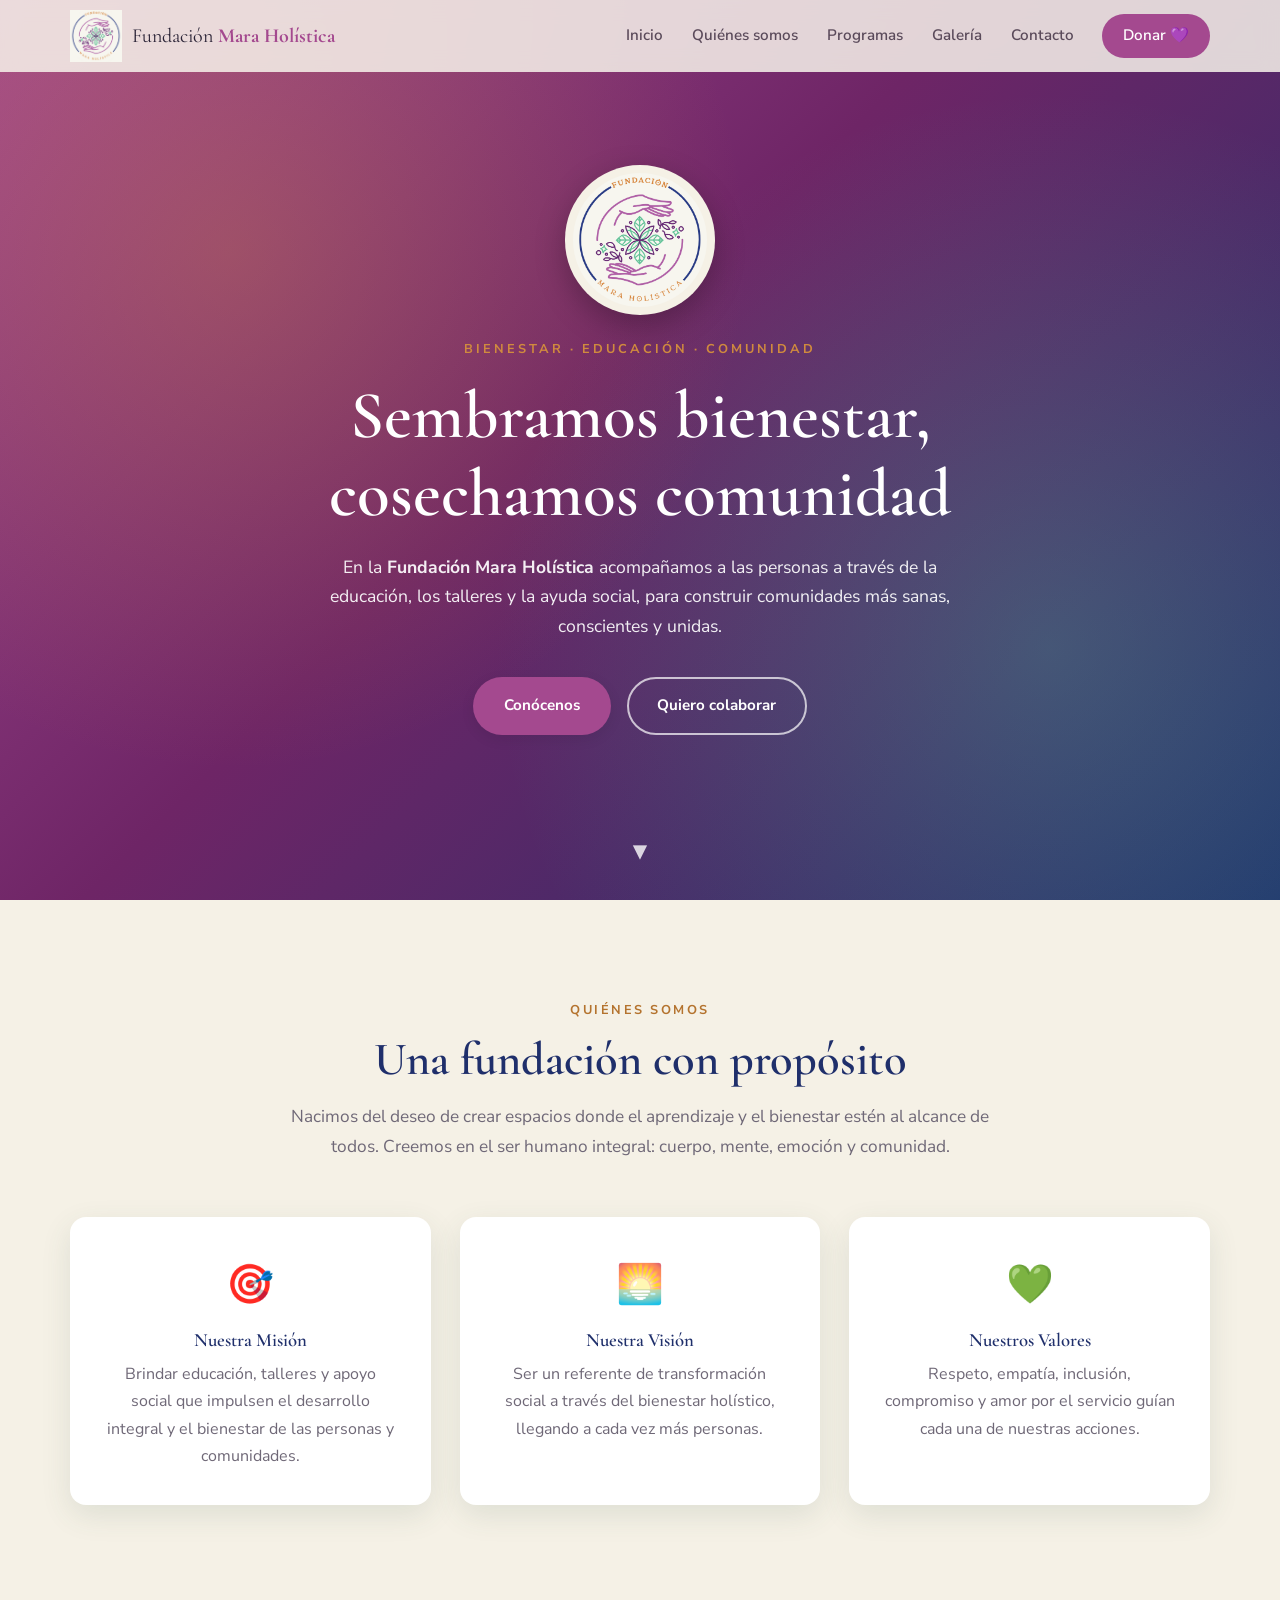
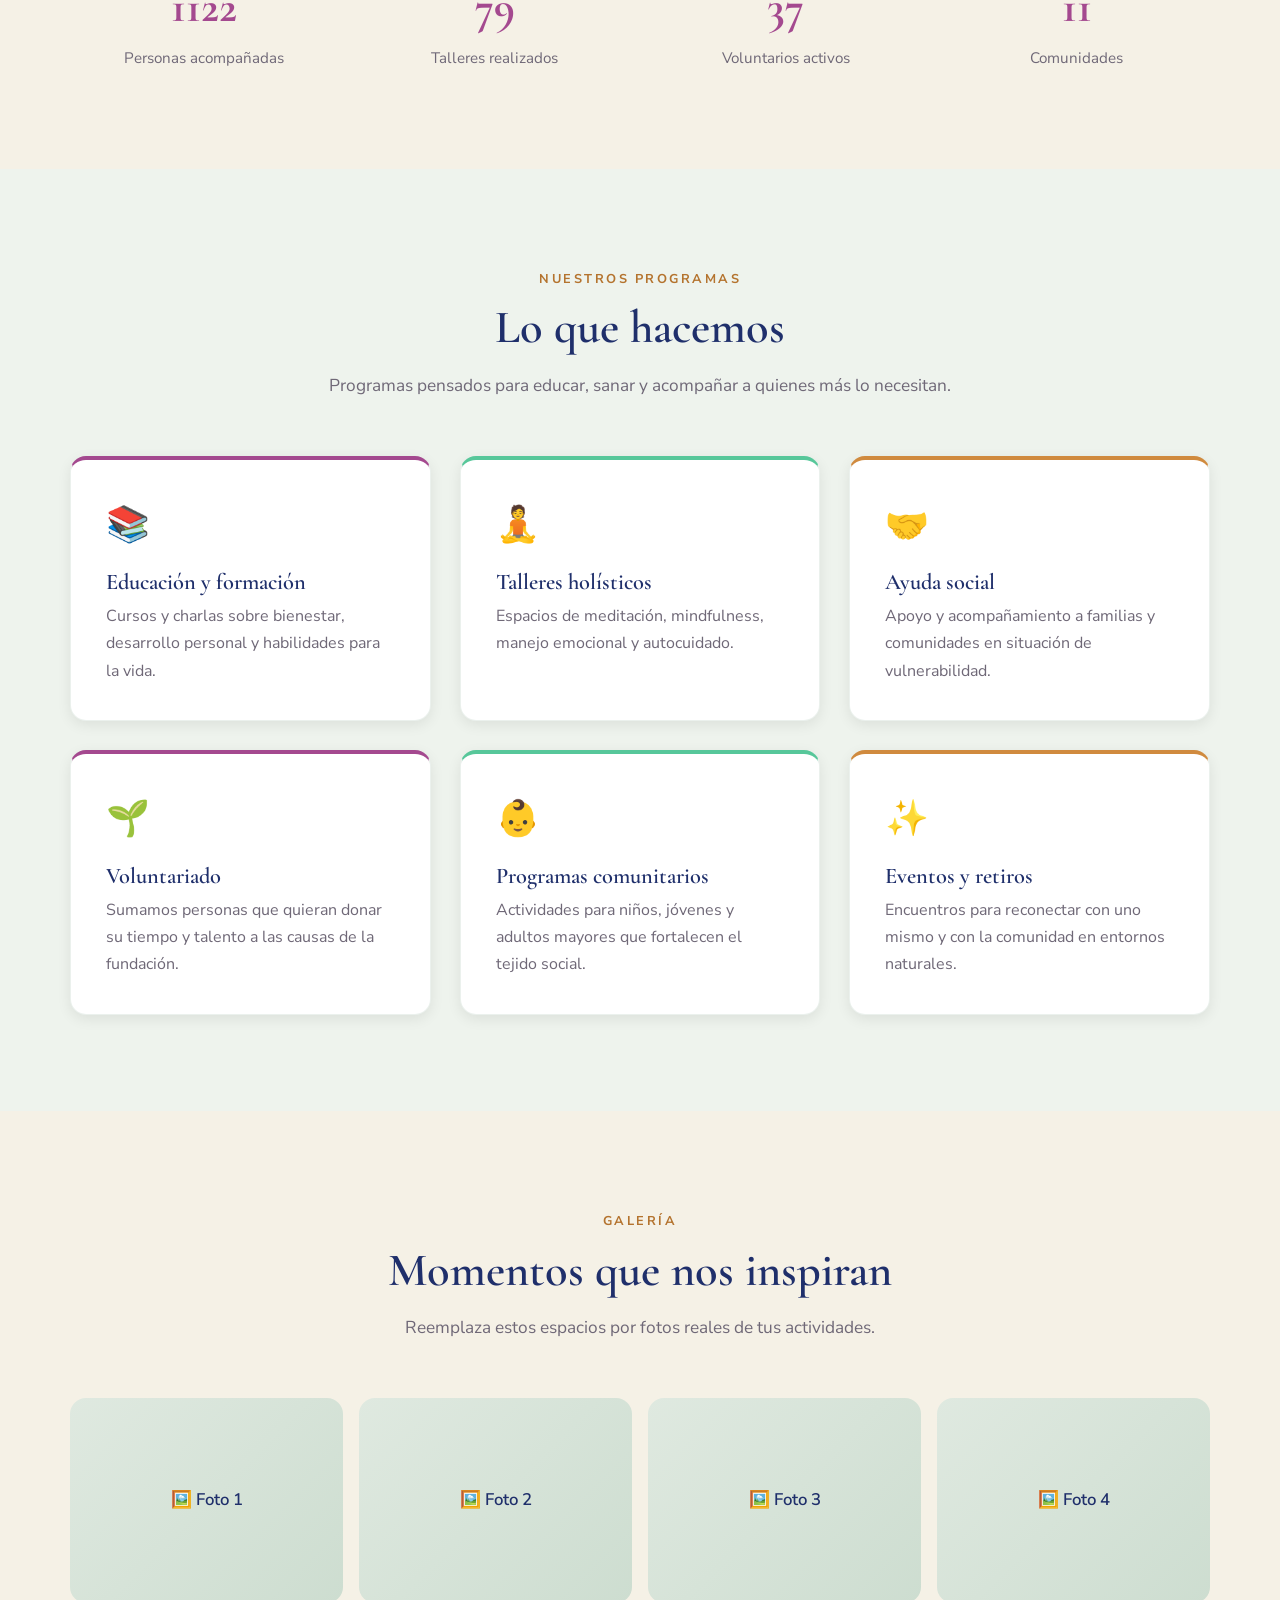
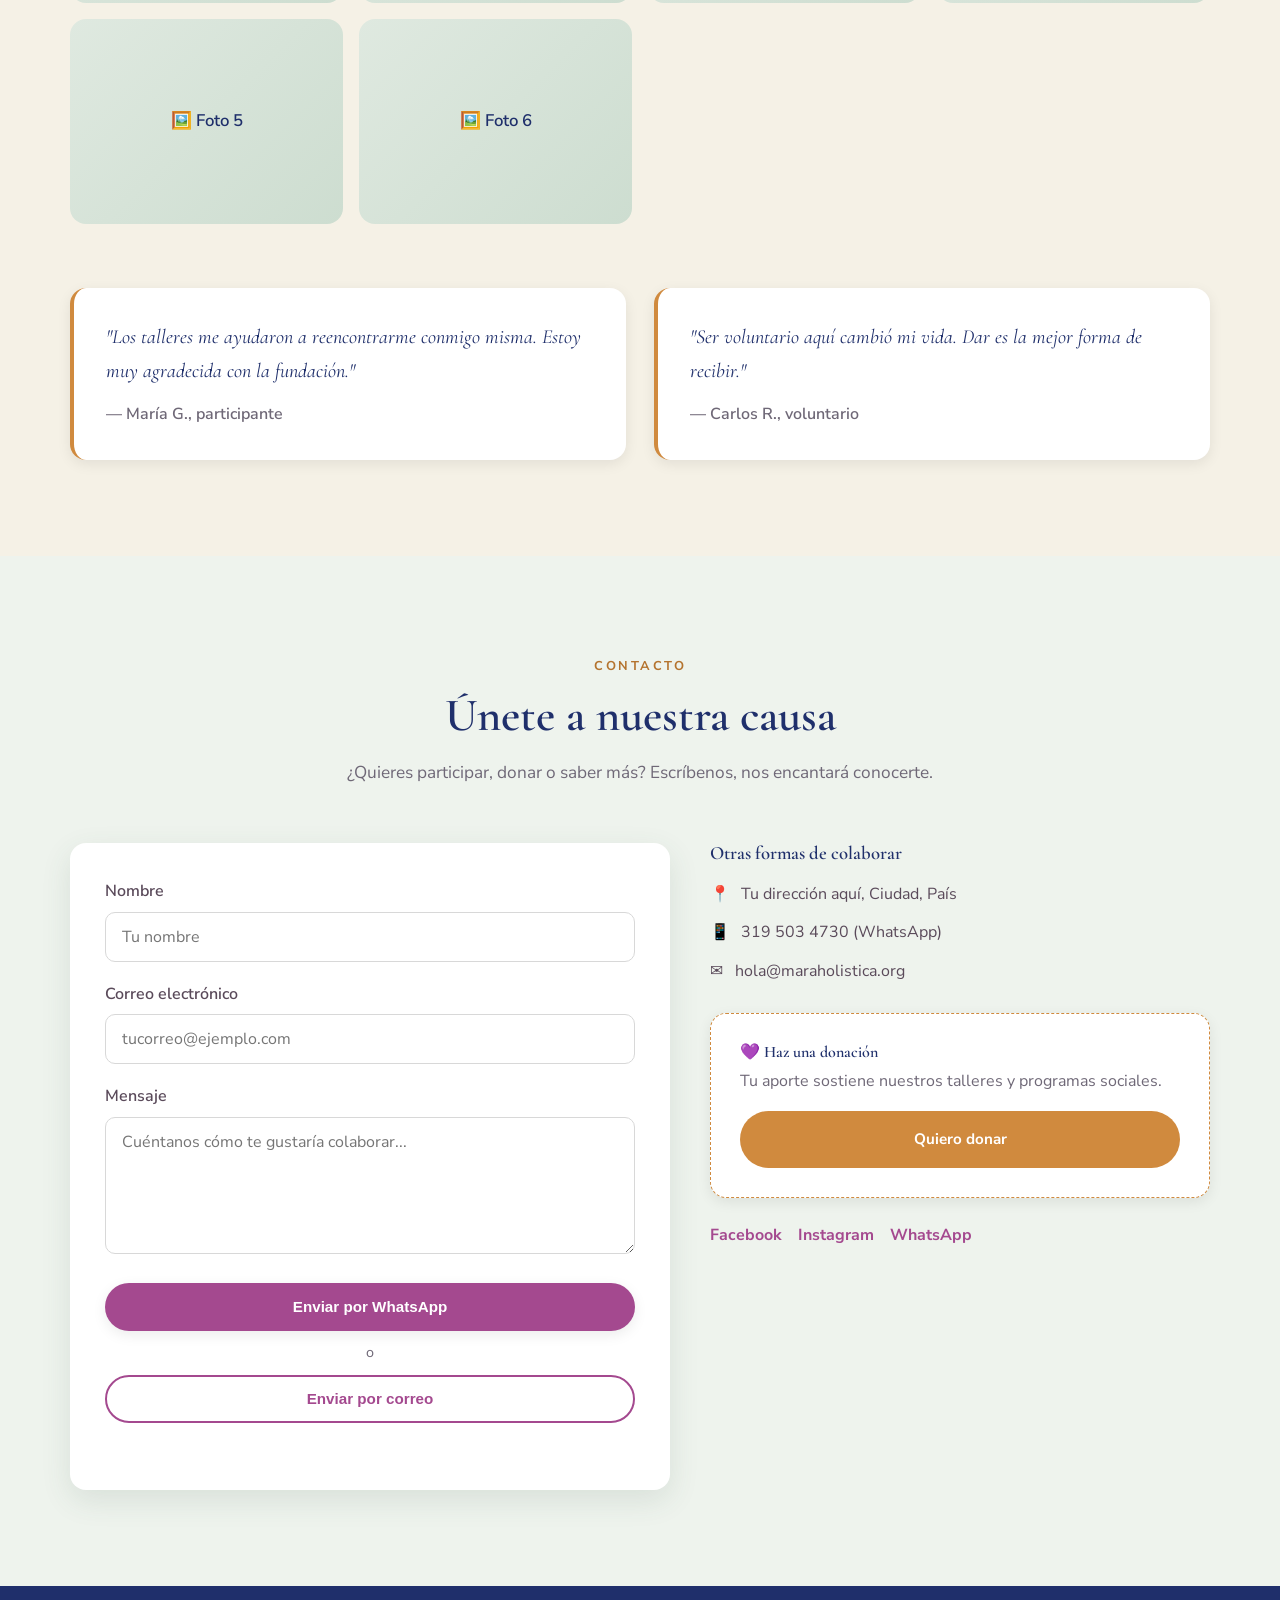
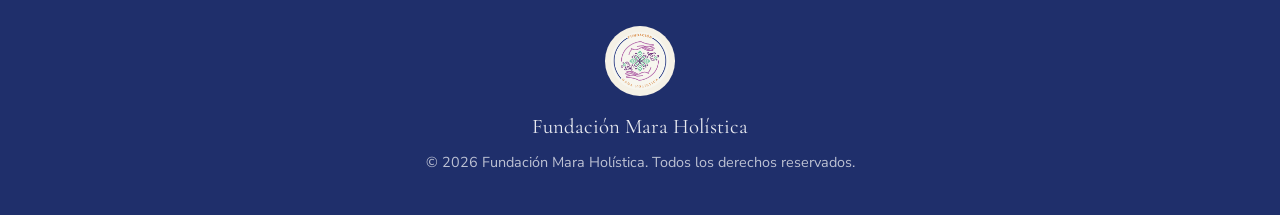
==== index.html @ dd0f95c6 "Versión inicial: sitio web de Fundación Mara Holística - Página principal (one-page) con secciones: " ====
<!DOCTYPE html>
<html lang="es">
<head>
  <meta charset="UTF-8" />
  <meta name="viewport" content="width=device-width, initial-scale=1.0" />
  <meta name="description" content="Fundación Mara Holística — educación, talleres y ayuda social para el bienestar integral de las personas y las comunidades." />
  <title>Fundación Mara Holística</title>
  <link rel="preconnect" href="https://fonts.googleapis.com" />
  <link rel="preconnect" href="https://fonts.gstatic.com" crossorigin />
  <link href="https://fonts.googleapis.com/css2?family=Cormorant+Garamond:wght@500;600;700&family=Nunito+Sans:wght@300;400;600;700&display=swap" rel="stylesheet" />
  <link rel="icon" type="image/png" href="logo.png" />
  <link rel="stylesheet" href="styles.css" />
</head>
<body>

  <!-- ===== NAVEGACIÓN ===== -->
  <header class="navbar" id="navbar">
    <div class="container nav-inner">
      <a href="#inicio" class="brand">
        <img src="logo.png" alt="Fundación Mara Holística" class="brand-logo" />
        <span class="brand-text">Fundación <strong>Mara Holística</strong></span>
      </a>

      <button class="nav-toggle" id="navToggle" aria-label="Abrir menú" aria-expanded="false">
        <span></span><span></span><span></span>
      </button>

      <nav class="nav-links" id="navLinks">
        <a href="#inicio">Inicio</a>
        <a href="#nosotros">Quiénes somos</a>
        <a href="#servicios">Programas</a>
        <a href="#galeria">Galería</a>
        <a href="#contacto">Contacto</a>
        <a href="donaciones.html" class="nav-cta">Donar 💜</a>
      </nav>
    </div>
  </header>

  <!-- ===== HERO / INICIO ===== -->
  <section class="hero" id="inicio">
    <div class="hero-overlay"></div>
    <div class="container hero-content">
      <img src="logo.png" alt="Fundación Mara Holística" class="hero-logo" />
      <p class="hero-eyebrow">Bienestar · Educación · Comunidad</p>
      <h1 class="hero-title">Sembramos bienestar,<br />cosechamos comunidad</h1>
      <p class="hero-subtitle">
        En la <strong>Fundación Mara Holística</strong> acompañamos a las personas a través de la
        educación, los talleres y la ayuda social, para construir comunidades más sanas, conscientes y unidas.
      </p>
      <div class="hero-actions">
        <a href="#nosotros" class="btn btn-primary">Conócenos</a>
        <a href="#contacto" class="btn btn-ghost">Quiero colaborar</a>
      </div>
    </div>
    <a href="#nosotros" class="scroll-cue" aria-label="Bajar">▾</a>
  </section>

  <!-- ===== QUIÉNES SOMOS ===== -->
  <section class="section" id="nosotros">
    <div class="container">
      <div class="section-head">
        <span class="kicker">Quiénes somos</span>
        <h2>Una fundación con propósito</h2>
        <p class="section-lead">
          Nacimos del deseo de crear espacios donde el aprendizaje y el bienestar estén al alcance de todos.
          Creemos en el ser humano integral: cuerpo, mente, emoción y comunidad.
        </p>
      </div>

      <div class="pillars">
        <article class="pillar">
          <div class="pillar-icon">🎯</div>
          <h3>Nuestra Misión</h3>
          <p>Brindar educación, talleres y apoyo social que impulsen el desarrollo integral y el bienestar de las personas y comunidades.</p>
        </article>
        <article class="pillar">
          <div class="pillar-icon">🌅</div>
          <h3>Nuestra Visión</h3>
          <p>Ser un referente de transformación social a través del bienestar holístico, llegando a cada vez más personas.</p>
        </article>
        <article class="pillar">
          <div class="pillar-icon">💚</div>
          <h3>Nuestros Valores</h3>
          <p>Respeto, empatía, inclusión, compromiso y amor por el servicio guían cada una de nuestras acciones.</p>
        </article>
      </div>

      <div class="stats">
        <div class="stat"><span class="stat-num" data-target="1200">0</span><span class="stat-label">Personas acompañadas</span></div>
        <div class="stat"><span class="stat-num" data-target="85">0</span><span class="stat-label">Talleres realizados</span></div>
        <div class="stat"><span class="stat-num" data-target="40">0</span><span class="stat-label">Voluntarios activos</span></div>
        <div class="stat"><span class="stat-num" data-target="12">0</span><span class="stat-label">Comunidades</span></div>
      </div>
    </div>
  </section>

  <!-- ===== PROGRAMAS / SERVICIOS ===== -->
  <section class="section section-alt" id="servicios">
    <div class="container">
      <div class="section-head">
        <span class="kicker">Nuestros programas</span>
        <h2>Lo que hacemos</h2>
        <p class="section-lead">Programas pensados para educar, sanar y acompañar a quienes más lo necesitan.</p>
      </div>

      <div class="cards">
        <article class="card">
          <div class="card-icon">📚</div>
          <h3>Educación y formación</h3>
          <p>Cursos y charlas sobre bienestar, desarrollo personal y habilidades para la vida.</p>
        </article>
        <article class="card">
          <div class="card-icon">🧘</div>
          <h3>Talleres holísticos</h3>
          <p>Espacios de meditación, mindfulness, manejo emocional y autocuidado.</p>
        </article>
        <article class="card">
          <div class="card-icon">🤝</div>
          <h3>Ayuda social</h3>
          <p>Apoyo y acompañamiento a familias y comunidades en situación de vulnerabilidad.</p>
        </article>
        <article class="card">
          <div class="card-icon">🌱</div>
          <h3>Voluntariado</h3>
          <p>Sumamos personas que quieran donar su tiempo y talento a las causas de la fundación.</p>
        </article>
        <article class="card">
          <div class="card-icon">👶</div>
          <h3>Programas comunitarios</h3>
          <p>Actividades para niños, jóvenes y adultos mayores que fortalecen el tejido social.</p>
        </article>
        <article class="card">
          <div class="card-icon">✨</div>
          <h3>Eventos y retiros</h3>
          <p>Encuentros para reconectar con uno mismo y con la comunidad en entornos naturales.</p>
        </article>
      </div>
    </div>
  </section>

  <!-- ===== GALERÍA / TESTIMONIOS ===== -->
  <section class="section" id="galeria">
    <div class="container">
      <div class="section-head">
        <span class="kicker">Galería</span>
        <h2>Momentos que nos inspiran</h2>
        <p class="section-lead">Reemplaza estos espacios por fotos reales de tus actividades.</p>
      </div>

      <div class="gallery">
        <div class="gallery-item">🖼️ Foto 1</div>
        <div class="gallery-item">🖼️ Foto 2</div>
        <div class="gallery-item">🖼️ Foto 3</div>
        <div class="gallery-item">🖼️ Foto 4</div>
        <div class="gallery-item">🖼️ Foto 5</div>
        <div class="gallery-item">🖼️ Foto 6</div>
      </div>

      <div class="testimonials">
        <figure class="testimonial">
          <blockquote>"Los talleres me ayudaron a reencontrarme conmigo misma. Estoy muy agradecida con la fundación."</blockquote>
          <figcaption>— María G., participante</figcaption>
        </figure>
        <figure class="testimonial">
          <blockquote>"Ser voluntario aquí cambió mi vida. Dar es la mejor forma de recibir."</blockquote>
          <figcaption>— Carlos R., voluntario</figcaption>
        </figure>
      </div>
    </div>
  </section>

  <!-- ===== CONTACTO / DONACIONES ===== -->
  <section class="section section-contact" id="contacto">
    <div class="container">
      <div class="section-head">
        <span class="kicker">Contacto</span>
        <h2>Únete a nuestra causa</h2>
        <p class="section-lead">¿Quieres participar, donar o saber más? Escríbenos, nos encantará conocerte.</p>
      </div>

      <div class="contact-grid">
        <form class="contact-form" id="contactForm" novalidate>
          <div class="field">
            <label for="nombre">Nombre</label>
            <input type="text" id="nombre" name="nombre" placeholder="Tu nombre" required />
          </div>
          <div class="field">
            <label for="email">Correo electrónico</label>
            <input type="email" id="email" name="email" placeholder="tucorreo@ejemplo.com" required />
          </div>
          <div class="field">
            <label for="mensaje">Mensaje</label>
            <textarea id="mensaje" name="mensaje" rows="5" placeholder="Cuéntanos cómo te gustaría colaborar..." required></textarea>
          </div>
          <button type="submit" class="btn btn-primary btn-block">Enviar por WhatsApp</button>
          <p class="form-or">o</p>
          <button type="button" id="sendEmailBtn" class="btn btn-ghost-dark btn-block">Enviar por correo</button>
          <p class="form-note" id="formNote" role="status"></p>
        </form>

        <aside class="contact-info">
          <h3>Otras formas de colaborar</h3>
          <ul class="contact-list">
            <li><span>📍</span> Tu dirección aquí, Ciudad, País</li>
            <li><span>📱</span> <a href="https://wa.me/573195034730" target="_blank" rel="noopener">319 503 4730 (WhatsApp)</a></li>
            <li><span>✉️</span> hola@maraholistica.org</li>
          </ul>

          <div class="donate-box">
            <h4>💜 Haz una donación</h4>
            <p>Tu aporte sostiene nuestros talleres y programas sociales.</p>
            <a href="donaciones.html" class="btn btn-gold btn-block">Quiero donar</a>
          </div>

          <div class="socials">
            <a href="#" aria-label="Facebook">Facebook</a>
            <a href="#" aria-label="Instagram">Instagram</a>
            <a href="#" aria-label="WhatsApp">WhatsApp</a>
          </div>
        </aside>
      </div>
    </div>
  </section>

  <!-- ===== FOOTER ===== -->
  <footer class="footer">
    <div class="container footer-inner">
      <img src="logo.png" alt="Fundación Mara Holística" class="footer-logo" />
      <p class="footer-brand">Fundación Mara Holística</p>
      <p class="footer-copy">© <span id="year"></span> Fundación Mara Holística. Todos los derechos reservados.</p>
    </div>
  </footer>

  <script src="script.js"></script>
</body>
</html>
---- styles.css ----
/* =========================================================
   FUNDACIÓN MARA HOLÍSTICA — Hoja de estilos
   Colores provisionales (cámbialos por los de tu marca):
   --verde, --verde-osc, --dorado, --crema, --tierra
   ========================================================= */

:root {
  /* Paleta tomada del logo de Fundación Mara Holística */
  --morado:     #a4498f;   /* magenta de las manos y la flor (color principal) */
  --morado-osc: #6e2566;   /* morado profundo (hojas oscuras / acentos) */
  --menta:      #57c79a;   /* verde menta de las hojas */
  --menta-osc:  #3da77e;
  --azul:       #1f2f6b;   /* azul marino del círculo (texto / oscuro) */
  --dorado:     #d08a3e;   /* ocre dorado del texto del logo (acento) */
  --dorado-osc: #b4732e;
  --crema:      #f5f1e6;   /* fondo crema del logo */
  --tierra:     #5a4a5a;   /* texto cálido */
  --texto:      #2a2336;
  --gris:       #6f6877;
  --blanco:     #ffffff;

  /* Alias para no tener que renombrar todo el resto del CSS */
  --verde:      var(--morado);
  --verde-osc:  var(--azul);

  --radio:      16px;
  --sombra:     0 10px 30px rgba(58, 93, 71, 0.12);
  --sombra-sm:  0 4px 14px rgba(0, 0, 0, 0.08);
  --transicion: 0.3s ease;
  --max:        1140px;

  --serif: "Cormorant Garamond", Georgia, serif;
  --sans:  "Nunito Sans", system-ui, -apple-system, sans-serif;
}

/* ===== Reset básico ===== */
* { margin: 0; padding: 0; box-sizing: border-box; }
html { scroll-behavior: smooth; scroll-padding-top: 80px; }
body {
  font-family: var(--sans);
  color: var(--texto);
  background: var(--crema);
  line-height: 1.7;
  -webkit-font-smoothing: antialiased;
}
img { max-width: 100%; display: block; }
a { text-decoration: none; color: inherit; }
ul { list-style: none; }

.container { width: min(100% - 2.5rem, var(--max)); margin-inline: auto; }

/* ===== Tipografía de títulos ===== */
h1, h2, h3, h4 { font-family: var(--serif); line-height: 1.15; color: var(--verde-osc); font-weight: 600; }

/* ===== Botones ===== */
.btn {
  display: inline-block;
  padding: 0.85rem 1.8rem;
  border-radius: 999px;
  font-weight: 700;
  font-size: 0.95rem;
  cursor: pointer;
  border: 2px solid transparent;
  transition: transform var(--transicion), box-shadow var(--transicion), background var(--transicion);
}
.btn:hover { transform: translateY(-2px); }
.btn-primary { background: var(--verde); color: #fff; box-shadow: var(--sombra-sm); }
.btn-primary:hover { background: var(--verde-osc); }
.btn-ghost { background: transparent; color: #fff; border-color: rgba(255,255,255,0.7); }
.btn-ghost:hover { background: rgba(255,255,255,0.15); }
.btn-gold { background: var(--dorado); color: #fff; }
.btn-gold:hover { background: var(--dorado-osc); }
.btn-block { display: block; width: 100%; text-align: center; }

/* ===== Navbar ===== */
.navbar {
  position: fixed; top: 0; left: 0; right: 0; z-index: 1000;
  background: rgba(247, 244, 236, 0.85);
  backdrop-filter: blur(10px);
  transition: box-shadow var(--transicion), background var(--transicion);
}
.navbar.scrolled { box-shadow: var(--sombra-sm); background: rgba(247, 244, 236, 0.97); }
.nav-inner { display: flex; align-items: center; justify-content: space-between; height: 72px; }
.brand { display: flex; align-items: center; gap: 0.6rem; font-family: var(--serif); font-size: 1.25rem; }
.brand-mark { font-size: 1.5rem; }
.brand-text strong { color: var(--verde); }
.brand-logo { height: 52px; width: auto; }

/* Logo grande del hero */
.hero-logo {
  height: 150px; width: auto; margin: 0 auto 1.5rem;
  background: var(--crema);
  border-radius: 50%;
  padding: 8px;
  box-shadow: 0 10px 30px rgba(0,0,0,0.25);
}

/* Logo del footer */
.footer-logo {
  height: 70px; width: auto; margin: 0 auto 0.8rem;
  background: var(--crema);
  border-radius: 50%;
  padding: 6px;
}

.nav-links { display: flex; align-items: center; gap: 1.8rem; }
.nav-links a { font-weight: 600; font-size: 0.95rem; color: var(--tierra); transition: color var(--transicion); }
.nav-links a:hover { color: var(--verde); }
.nav-cta { background: var(--verde); color: #fff !important; padding: 0.55rem 1.3rem; border-radius: 999px; }
.nav-cta:hover { background: var(--verde-osc); }

.nav-toggle { display: none; flex-direction: column; gap: 5px; background: none; border: none; cursor: pointer; padding: 6px; }
.nav-toggle span { width: 26px; height: 3px; background: var(--verde-osc); border-radius: 2px; transition: var(--transicion); }

/* ===== Hero ===== */
.hero {
  position: relative;
  min-height: 100vh;
  display: flex; align-items: center;
  text-align: center;
  color: #fff;
  background: linear-gradient(135deg, #a4498f 0%, #6e2566 45%, #1f2f6b 100%);
  overflow: hidden;
}
.hero-overlay {
  position: absolute; inset: 0;
  background:
    radial-gradient(circle at 18% 28%, rgba(208,138,62,0.30), transparent 42%),
    radial-gradient(circle at 82% 72%, rgba(87,199,154,0.28), transparent 45%);
}
.hero-content { position: relative; z-index: 2; padding: 6rem 0; }
.hero-eyebrow { text-transform: uppercase; letter-spacing: 3px; font-size: 0.8rem; font-weight: 700; color: var(--dorado); margin-bottom: 1rem; }
.hero-title { font-size: clamp(2.4rem, 6vw, 4.2rem); color: #fff; margin-bottom: 1.3rem; }
.hero-subtitle { max-width: 640px; margin: 0 auto 2.2rem; font-size: 1.1rem; color: rgba(255,255,255,0.92); }
.hero-actions { display: flex; gap: 1rem; justify-content: center; flex-wrap: wrap; }
.scroll-cue { position: absolute; bottom: 1.5rem; left: 50%; transform: translateX(-50%); color: rgba(255,255,255,0.8); font-size: 1.8rem; z-index: 2; animation: bounce 2s infinite; }
@keyframes bounce { 0%,100% { transform: translate(-50%, 0); } 50% { transform: translate(-50%, 10px); } }

/* ===== Secciones ===== */
.section { padding: 6rem 0; }
.section-alt { background: #eef3ed; }
.section-head { text-align: center; max-width: 700px; margin: 0 auto 3.5rem; }
.kicker { text-transform: uppercase; letter-spacing: 2.5px; font-size: 0.8rem; font-weight: 700; color: var(--dorado-osc); }
.section-head h2 { font-size: clamp(2rem, 4vw, 2.9rem); margin: 0.6rem 0 1rem; }
.section-lead { color: var(--gris); font-size: 1.08rem; }

/* ===== Pilares (misión/visión/valores) ===== */
.pillars { display: grid; grid-template-columns: repeat(auto-fit, minmax(260px, 1fr)); gap: 1.8rem; margin-bottom: 4rem; }
.pillar { background: #fff; border-radius: var(--radio); padding: 2.2rem; text-align: center; box-shadow: var(--sombra); transition: transform var(--transicion); }
.pillar:hover { transform: translateY(-6px); }
.pillar-icon { font-size: 2.4rem; margin-bottom: 0.8rem; }
.pillar h3 { margin-bottom: 0.6rem; }
.pillar p { color: var(--gris); }

/* ===== Estadísticas ===== */
.stats { display: grid; grid-template-columns: repeat(auto-fit, minmax(150px, 1fr)); gap: 1.5rem; text-align: center; }
.stat-num { display: block; font-family: var(--serif); font-size: 2.8rem; font-weight: 700; color: var(--verde); }
.stat-label { color: var(--gris); font-size: 0.95rem; }

/* ===== Tarjetas de programas ===== */
.cards { display: grid; grid-template-columns: repeat(auto-fit, minmax(280px, 1fr)); gap: 1.8rem; }
.card { background: #fff; border-radius: var(--radio); padding: 2.2rem; box-shadow: var(--sombra-sm); border: 1px solid rgba(90,138,106,0.12); transition: transform var(--transicion), box-shadow var(--transicion); }
.card:hover { transform: translateY(-6px); box-shadow: var(--sombra); }
.card-icon { font-size: 2.2rem; margin-bottom: 0.9rem; }
.card:nth-child(3n+1) { border-top: 4px solid var(--morado); }
.card:nth-child(3n+2) { border-top: 4px solid var(--menta); }
.card:nth-child(3n+3) { border-top: 4px solid var(--dorado); }
.card h3 { margin-bottom: 0.5rem; font-size: 1.4rem; }
.card p { color: var(--gris); }

/* ===== Galería ===== */
.gallery { display: grid; grid-template-columns: repeat(auto-fit, minmax(220px, 1fr)); gap: 1rem; margin-bottom: 4rem; }
.gallery-item {
  aspect-ratio: 4 / 3;
  background: linear-gradient(135deg, #dfe9e0, #cdddd0);
  border-radius: var(--radio);
  display: flex; align-items: center; justify-content: center;
  color: var(--verde-osc); font-weight: 600; font-size: 1.05rem;
  transition: transform var(--transicion);
}
.gallery-item:hover { transform: scale(1.03); }

/* ===== Testimonios ===== */
.testimonials { display: grid; grid-template-columns: repeat(auto-fit, minmax(300px, 1fr)); gap: 1.8rem; }
.testimonial { background: #fff; border-left: 4px solid var(--dorado); border-radius: var(--radio); padding: 2rem; box-shadow: var(--sombra-sm); }
.testimonial blockquote { font-family: var(--serif); font-size: 1.25rem; color: var(--verde-osc); font-style: italic; margin-bottom: 0.8rem; }
.testimonial figcaption { color: var(--gris); font-weight: 600; }

/* ===== Contacto ===== */
.section-contact { background: #eef3ed; }
.contact-grid { display: grid; grid-template-columns: 1.2fr 1fr; gap: 2.5rem; align-items: start; }
.contact-form { background: #fff; padding: 2.2rem; border-radius: var(--radio); box-shadow: var(--sombra); }
.field { margin-bottom: 1.2rem; }
.field label { display: block; font-weight: 600; margin-bottom: 0.4rem; color: var(--tierra); }
.field input, .field textarea {
  width: 100%; padding: 0.8rem 1rem; border: 1.5px solid #d8d8d8;
  border-radius: 10px; font-family: var(--sans); font-size: 1rem; transition: border var(--transicion);
}
.field input:focus, .field textarea:focus { outline: none; border-color: var(--verde); }
.form-note { margin-top: 0.8rem; font-weight: 600; min-height: 1.2em; }
.form-note.ok { color: var(--verde); }
.form-note.err { color: #c0392b; }

.contact-info h3 { margin-bottom: 1rem; }
.contact-list { margin-bottom: 1.8rem; }
.contact-list li { display: flex; gap: 0.7rem; margin-bottom: 0.7rem; color: var(--tierra); }
.donate-box { background: #fff; border-radius: var(--radio); padding: 1.8rem; box-shadow: var(--sombra-sm); margin-bottom: 1.5rem; border: 1px dashed var(--dorado); }
.donate-box h4 { margin-bottom: 0.4rem; }
.donate-box p { color: var(--gris); margin-bottom: 1rem; }
.socials { display: flex; gap: 1rem; flex-wrap: wrap; }
.socials a { font-weight: 700; color: var(--verde); }
.socials a:hover { color: var(--verde-osc); }

/* ===== Footer ===== */
.footer { background: var(--verde-osc); color: rgba(255,255,255,0.9); padding: 2.5rem 0; }
.footer-inner { text-align: center; }
.footer-brand { font-family: var(--serif); font-size: 1.3rem; margin-bottom: 0.4rem; }
.footer-copy { font-size: 0.9rem; color: rgba(255,255,255,0.7); }

/* ===== Animación de aparición ===== */
.reveal { opacity: 0; transform: translateY(30px); transition: opacity 0.7s ease, transform 0.7s ease; }
.reveal.visible { opacity: 1; transform: none; }

/* ===== Botón fantasma sobre fondo claro ===== */
.btn-ghost-dark { background: transparent; color: var(--morado); border-color: var(--morado); }
.btn-ghost-dark:hover { background: var(--morado); color: #fff; }

/* Separador "o" del formulario */
.form-or { text-align: center; color: var(--gris); margin: 0.6rem 0; font-size: 0.9rem; }

/* =========================================================
   PÁGINA DE DONACIONES
   ========================================================= */
.donate-hero {
  position: relative;
  margin-top: 72px;            /* deja espacio bajo la navbar fija */
  padding: 4.5rem 0;
  text-align: center;
  color: #fff;
  background: linear-gradient(135deg, #a4498f 0%, #6e2566 50%, #1f2f6b 100%);
  overflow: hidden;
}
.donate-hero-overlay {
  position: absolute; inset: 0;
  background:
    radial-gradient(circle at 20% 30%, rgba(208,138,62,0.30), transparent 45%),
    radial-gradient(circle at 80% 75%, rgba(87,199,154,0.28), transparent 45%);
}
.donate-hero-content { position: relative; z-index: 2; }
.donate-hero h1 { color: #fff; font-size: clamp(2.2rem, 5vw, 3.4rem); margin: 0.5rem 0 1rem; }
.donate-hero-sub { max-width: 620px; margin: 0 auto; color: rgba(255,255,255,0.92); font-size: 1.08rem; }

.donate-wrap {
  display: grid;
  grid-template-columns: 1.1fr 0.9fr;
  gap: 2.5rem;
  align-items: start;
}

/* Tarjeta principal Nequi */
.donate-card {
  background: #fff;
  border-radius: var(--radio);
  padding: 2.5rem;
  box-shadow: var(--sombra);
  text-align: center;
  border-top: 6px solid var(--morado);
}
.nequi-badge {
  display: inline-block;
  background: var(--morado);
  color: #fff;
  font-weight: 700;
  font-size: 0.85rem;
  letter-spacing: 0.5px;
  padding: 0.4rem 1.1rem;
  border-radius: 999px;
  margin-bottom: 1rem;
}
.donate-card h2 { font-size: 1.8rem; margin-bottom: 0.4rem; }
.donate-card-lead { color: var(--gris); margin-bottom: 1.6rem; }

.qr-zone { display: flex; justify-content: center; margin-bottom: 1.5rem; }
.qr-img {
  width: 240px; height: 240px; object-fit: contain;
  border: 6px solid var(--crema);
  border-radius: 18px;
  box-shadow: var(--sombra-sm);
}
.qr-fallback {
  width: 260px; min-height: 240px;
  display: flex; flex-direction: column; align-items: center; justify-content: center;
  text-align: center; gap: 0.4rem;
  border: 2px dashed var(--morado);
  border-radius: 18px;
  padding: 1.5rem;
  background: var(--crema);
  color: var(--tierra);
}
.qr-fallback-icon { font-size: 2.5rem; }
.qr-fallback code { background: #fff; padding: 2px 6px; border-radius: 6px; color: var(--morado-osc); font-weight: 700; }

.nequi-number {
  background: var(--crema);
  border-radius: 12px;
  padding: 1rem;
  margin-bottom: 1.2rem;
}
.nequi-number-label { display: block; font-size: 0.8rem; text-transform: uppercase; letter-spacing: 1.5px; color: var(--gris); }
.nequi-number-value { display: block; font-family: var(--serif); font-size: 2rem; font-weight: 700; color: var(--morado-osc); letter-spacing: 1px; }

.donate-card .btn { margin-bottom: 0.8rem; }
.btn.copied { background: var(--menta-osc) !important; }

/* Columna lateral */
.steps-card, .impact-card {
  background: #fff;
  border-radius: var(--radio);
  padding: 2rem;
  box-shadow: var(--sombra-sm);
  margin-bottom: 1.8rem;
}
.steps-card h3, .impact-card h3 { margin-bottom: 1rem; }
.steps { padding-left: 1.2rem; color: var(--tierra); }
.steps li { margin-bottom: 0.8rem; padding-left: 0.3rem; }
.steps li::marker { color: var(--morado); font-weight: 700; }

.impact-list { margin-bottom: 1rem; }
.impact-list li { display: flex; gap: 0.7rem; align-items: center; margin-bottom: 0.7rem; color: var(--tierra); }
.impact-note { color: var(--gris); font-style: italic; }

.donate-back { text-align: center; margin-top: 2rem; }

/* ===== Responsive ===== */
@media (max-width: 860px) {
  .contact-grid { grid-template-columns: 1fr; }
  .donate-wrap { grid-template-columns: 1fr; }
}
@media (max-width: 720px) {
  .nav-toggle { display: flex; }
  .nav-links {
    position: fixed; top: 72px; right: 0;
    flex-direction: column; align-items: flex-start;
    background: var(--crema); width: 240px; height: calc(100vh - 72px);
    padding: 2rem 1.6rem; gap: 1.4rem;
    transform: translateX(100%); transition: transform var(--transicion);
    box-shadow: -10px 0 30px rgba(0,0,0,0.1);
  }
  .nav-links.open { transform: translateX(0); }
  .nav-toggle.open span:nth-child(1) { transform: translateY(8px) rotate(45deg); }
  .nav-toggle.open span:nth-child(2) { opacity: 0; }
  .nav-toggle.open span:nth-child(3) { transform: translateY(-8px) rotate(-45deg); }
}
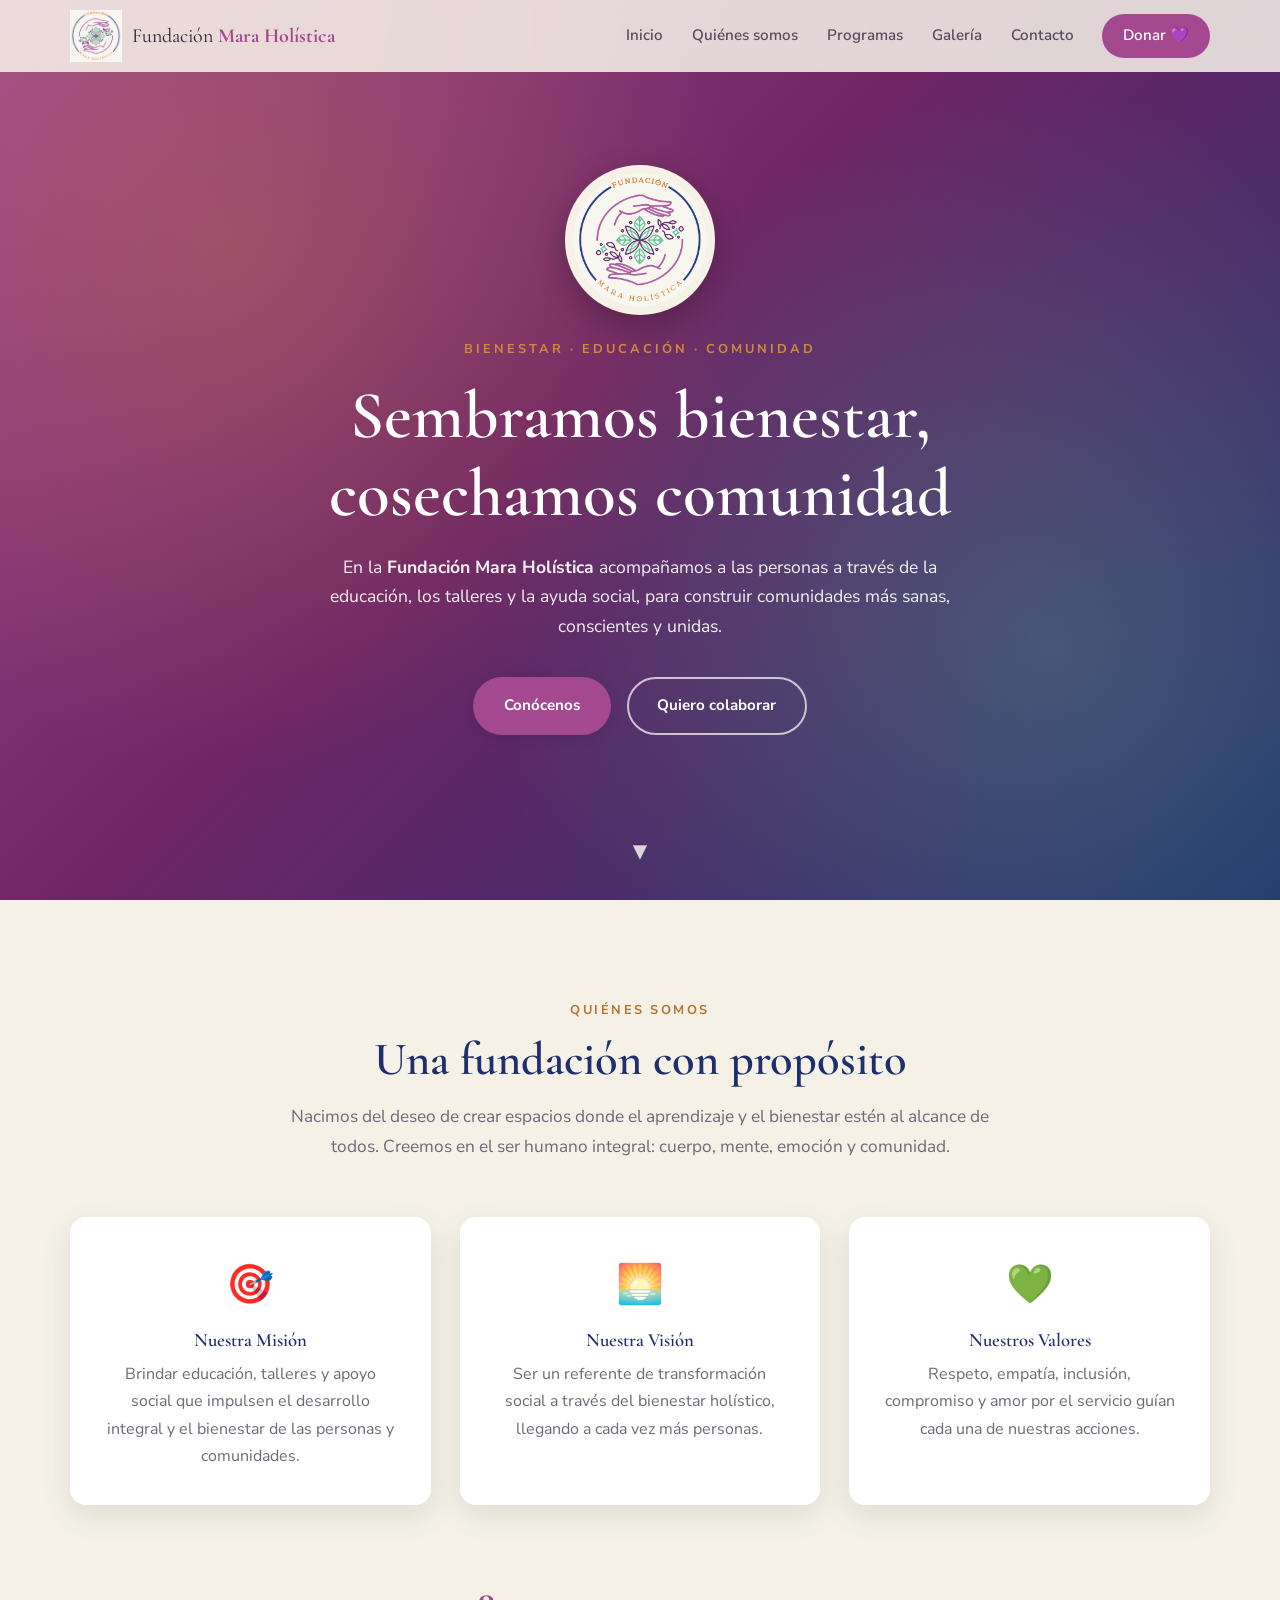
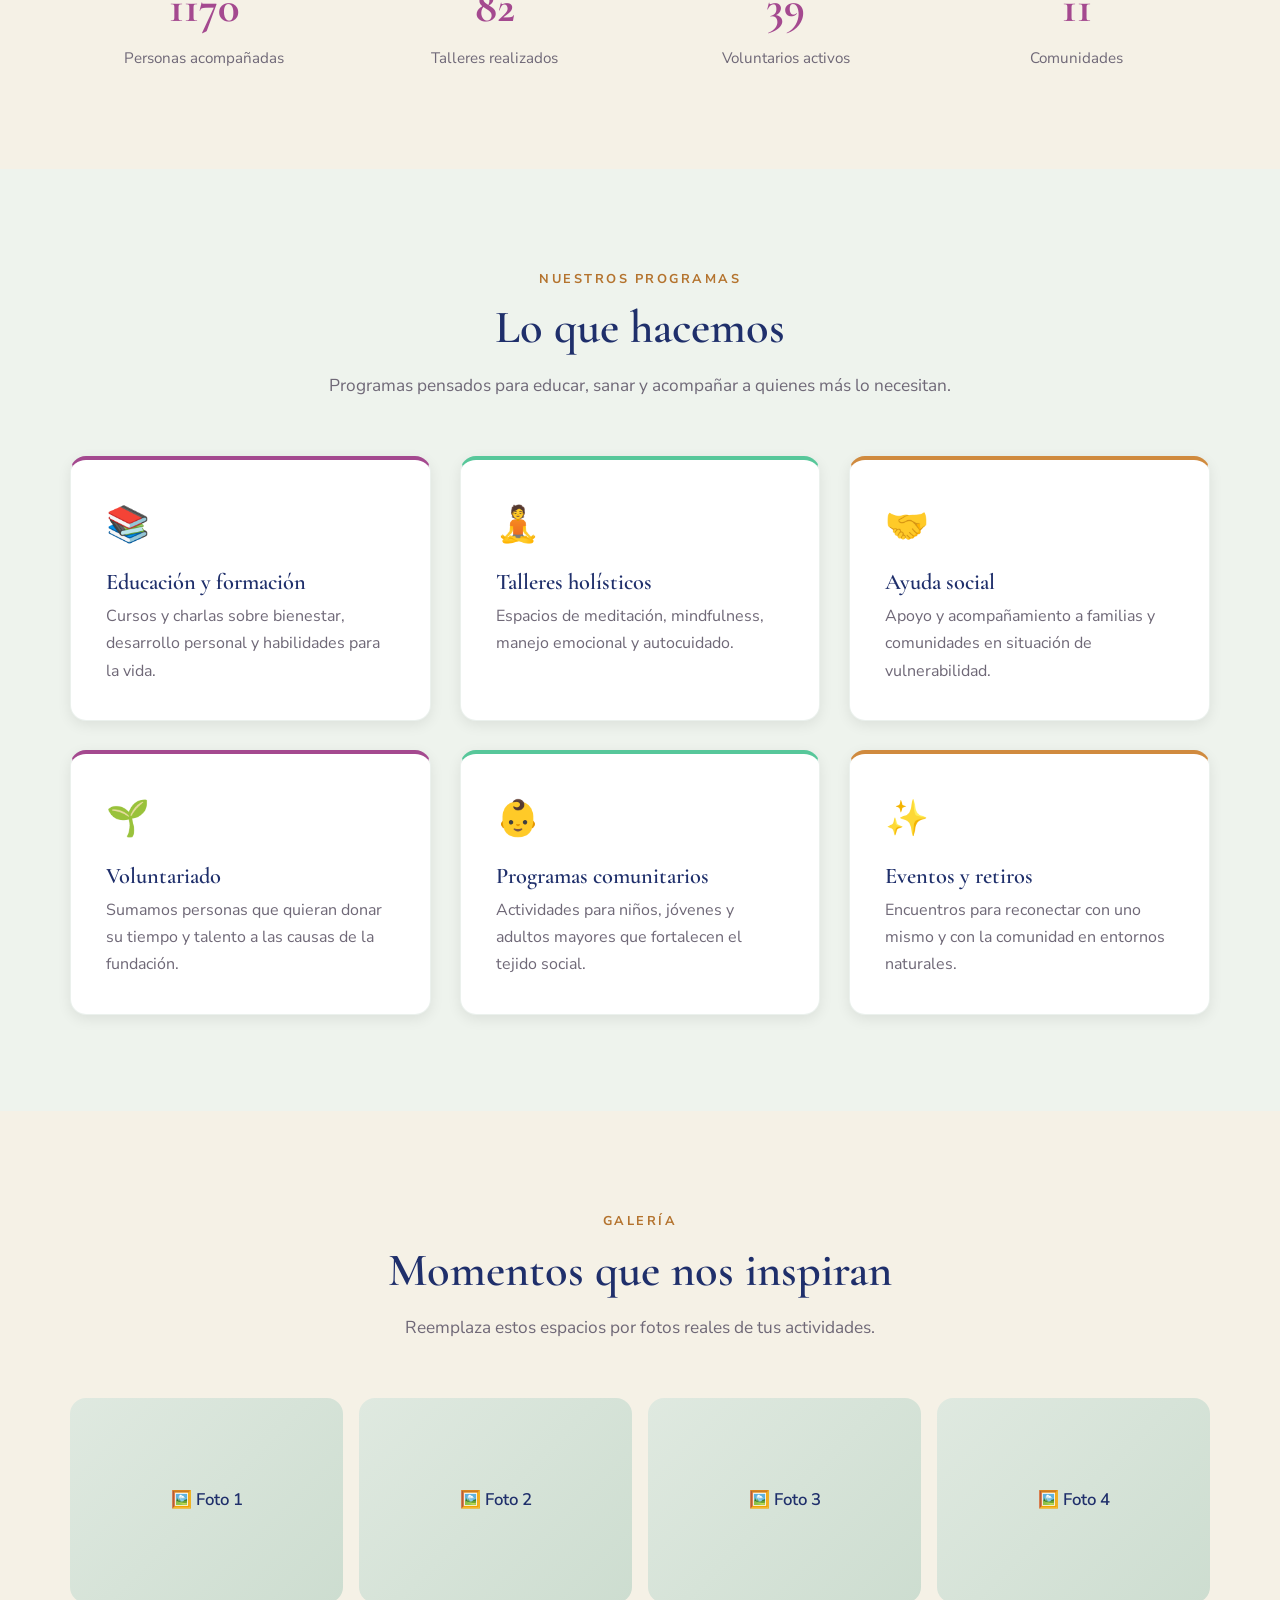
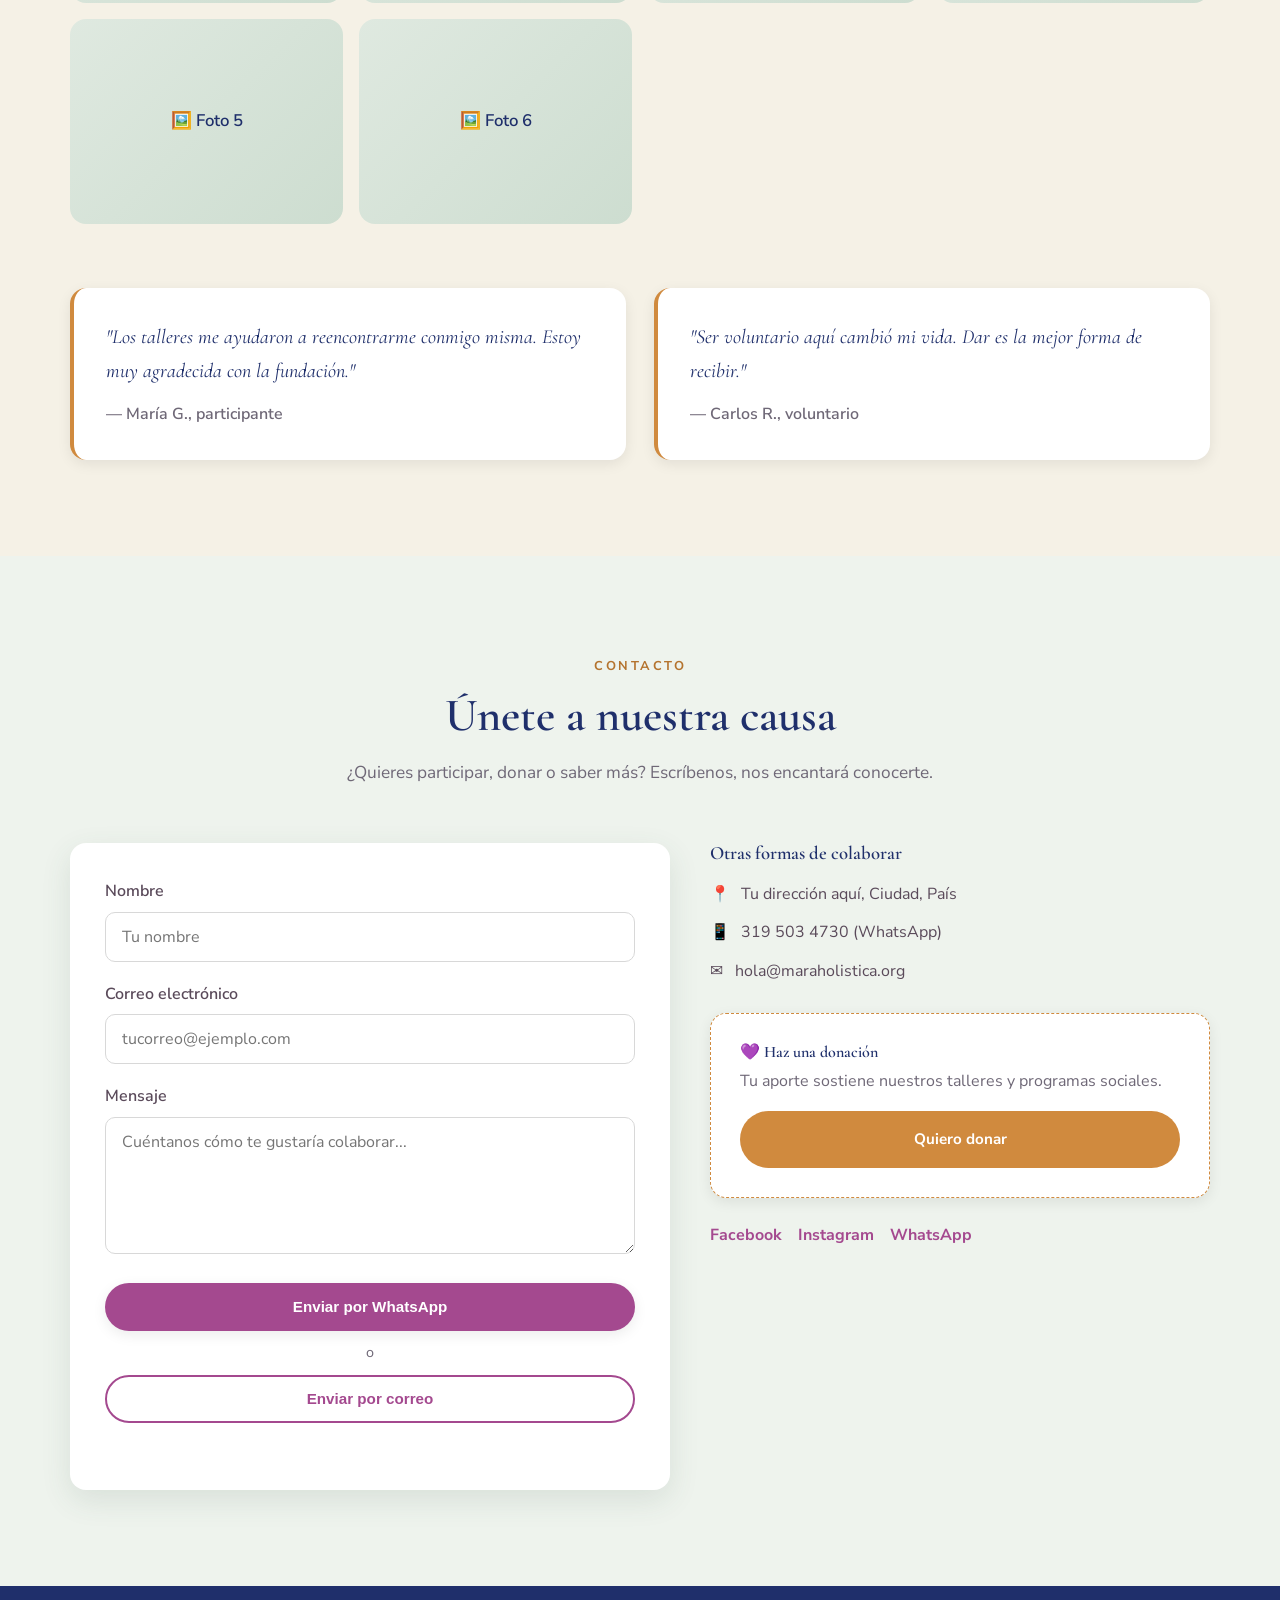
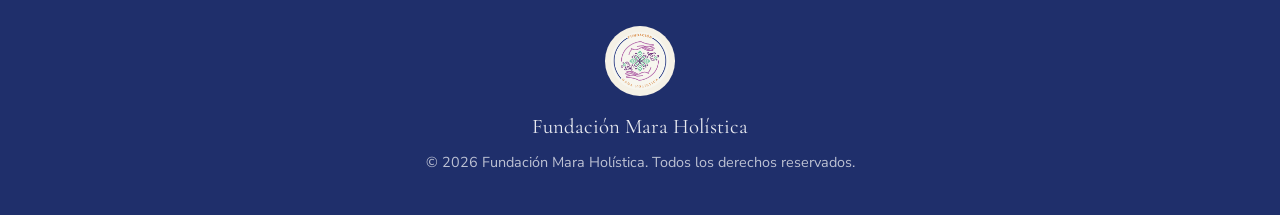
==== commit a3f1a1d1: "Limpieza de comentarios y pulido del código - Elimina comentarios decorativos y redundantes (HTML, C" ====
--- a/index.html
+++ b/index.html
@@ -13,7 +13,6 @@
 </head>
 <body>
 
-  <!-- ===== NAVEGACIÓN ===== -->
   <header class="navbar" id="navbar">
     <div class="container nav-inner">
       <a href="#inicio" class="brand">
@@ -36,7 +35,6 @@
     </div>
   </header>
 
-  <!-- ===== HERO / INICIO ===== -->
   <section class="hero" id="inicio">
     <div class="hero-overlay"></div>
     <div class="container hero-content">
@@ -55,7 +53,6 @@
     <a href="#nosotros" class="scroll-cue" aria-label="Bajar">▾</a>
   </section>
 
-  <!-- ===== QUIÉNES SOMOS ===== -->
   <section class="section" id="nosotros">
     <div class="container">
       <div class="section-head">
@@ -94,7 +91,6 @@
     </div>
   </section>
 
-  <!-- ===== PROGRAMAS / SERVICIOS ===== -->
   <section class="section section-alt" id="servicios">
     <div class="container">
       <div class="section-head">
@@ -138,7 +134,6 @@
     </div>
   </section>
 
-  <!-- ===== GALERÍA / TESTIMONIOS ===== -->
   <section class="section" id="galeria">
     <div class="container">
       <div class="section-head">
@@ -169,7 +164,6 @@
     </div>
   </section>
 
-  <!-- ===== CONTACTO / DONACIONES ===== -->
   <section class="section section-contact" id="contacto">
     <div class="container">
       <div class="section-head">
@@ -222,7 +216,6 @@
     </div>
   </section>
 
-  <!-- ===== FOOTER ===== -->
   <footer class="footer">
     <div class="container footer-inner">
       <img src="logo.png" alt="Fundación Mara Holística" class="footer-logo" />
--- a/styles.css
+++ b/styles.css
@@ -1,25 +1,19 @@
-/* =========================================================
-   FUNDACIÓN MARA HOLÍSTICA — Hoja de estilos
-   Colores provisionales (cámbialos por los de tu marca):
-   --verde, --verde-osc, --dorado, --crema, --tierra
-   ========================================================= */
+/* Fundación Mara Holística — Estilos. Paleta basada en el logo de la marca. */
 
 :root {
-  /* Paleta tomada del logo de Fundación Mara Holística */
-  --morado:     #a4498f;   /* magenta de las manos y la flor (color principal) */
-  --morado-osc: #6e2566;   /* morado profundo (hojas oscuras / acentos) */
-  --menta:      #57c79a;   /* verde menta de las hojas */
+  --morado:     #a4498f;
+  --morado-osc: #6e2566;
+  --menta:      #57c79a;
   --menta-osc:  #3da77e;
-  --azul:       #1f2f6b;   /* azul marino del círculo (texto / oscuro) */
-  --dorado:     #d08a3e;   /* ocre dorado del texto del logo (acento) */
+  --azul:       #1f2f6b;
+  --dorado:     #d08a3e;
   --dorado-osc: #b4732e;
-  --crema:      #f5f1e6;   /* fondo crema del logo */
-  --tierra:     #5a4a5a;   /* texto cálido */
+  --crema:      #f5f1e6;
+  --tierra:     #5a4a5a;
   --texto:      #2a2336;
   --gris:       #6f6877;
-  --blanco:     #ffffff;
-
-  /* Alias para no tener que renombrar todo el resto del CSS */
+
+  /* Alias usados por el resto de la hoja */
   --verde:      var(--morado);
   --verde-osc:  var(--azul);
 
@@ -33,7 +27,7 @@
   --sans:  "Nunito Sans", system-ui, -apple-system, sans-serif;
 }
 
-/* ===== Reset básico ===== */
+/* ===== Base ===== */
 * { margin: 0; padding: 0; box-sizing: border-box; }
 html { scroll-behavior: smooth; scroll-padding-top: 80px; }
 body {
@@ -48,8 +42,6 @@
 ul { list-style: none; }
 
 .container { width: min(100% - 2.5rem, var(--max)); margin-inline: auto; }
-
-/* ===== Tipografía de títulos ===== */
 h1, h2, h3, h4 { font-family: var(--serif); line-height: 1.15; color: var(--verde-osc); font-weight: 600; }
 
 /* ===== Botones ===== */
@@ -68,6 +60,8 @@
 .btn-primary:hover { background: var(--verde-osc); }
 .btn-ghost { background: transparent; color: #fff; border-color: rgba(255,255,255,0.7); }
 .btn-ghost:hover { background: rgba(255,255,255,0.15); }
+.btn-ghost-dark { background: transparent; color: var(--morado); border-color: var(--morado); }
+.btn-ghost-dark:hover { background: var(--morado); color: #fff; }
 .btn-gold { background: var(--dorado); color: #fff; }
 .btn-gold:hover { background: var(--dorado-osc); }
 .btn-block { display: block; width: 100%; text-align: center; }
@@ -82,26 +76,8 @@
 .navbar.scrolled { box-shadow: var(--sombra-sm); background: rgba(247, 244, 236, 0.97); }
 .nav-inner { display: flex; align-items: center; justify-content: space-between; height: 72px; }
 .brand { display: flex; align-items: center; gap: 0.6rem; font-family: var(--serif); font-size: 1.25rem; }
-.brand-mark { font-size: 1.5rem; }
 .brand-text strong { color: var(--verde); }
 .brand-logo { height: 52px; width: auto; }
-
-/* Logo grande del hero */
-.hero-logo {
-  height: 150px; width: auto; margin: 0 auto 1.5rem;
-  background: var(--crema);
-  border-radius: 50%;
-  padding: 8px;
-  box-shadow: 0 10px 30px rgba(0,0,0,0.25);
-}
-
-/* Logo del footer */
-.footer-logo {
-  height: 70px; width: auto; margin: 0 auto 0.8rem;
-  background: var(--crema);
-  border-radius: 50%;
-  padding: 6px;
-}
 
 .nav-links { display: flex; align-items: center; gap: 1.8rem; }
 .nav-links a { font-weight: 600; font-size: 0.95rem; color: var(--tierra); transition: color var(--transicion); }
@@ -129,6 +105,11 @@
     radial-gradient(circle at 82% 72%, rgba(87,199,154,0.28), transparent 45%);
 }
 .hero-content { position: relative; z-index: 2; padding: 6rem 0; }
+.hero-logo {
+  height: 150px; width: auto; margin: 0 auto 1.5rem;
+  background: var(--crema); border-radius: 50%; padding: 8px;
+  box-shadow: 0 10px 30px rgba(0,0,0,0.25);
+}
 .hero-eyebrow { text-transform: uppercase; letter-spacing: 3px; font-size: 0.8rem; font-weight: 700; color: var(--dorado); margin-bottom: 1rem; }
 .hero-title { font-size: clamp(2.4rem, 6vw, 4.2rem); color: #fff; margin-bottom: 1.3rem; }
 .hero-subtitle { max-width: 640px; margin: 0 auto 2.2rem; font-size: 1.1rem; color: rgba(255,255,255,0.92); }
@@ -144,7 +125,7 @@
 .section-head h2 { font-size: clamp(2rem, 4vw, 2.9rem); margin: 0.6rem 0 1rem; }
 .section-lead { color: var(--gris); font-size: 1.08rem; }
 
-/* ===== Pilares (misión/visión/valores) ===== */
+/* ===== Pilares (misión / visión / valores) ===== */
 .pillars { display: grid; grid-template-columns: repeat(auto-fit, minmax(260px, 1fr)); gap: 1.8rem; margin-bottom: 4rem; }
 .pillar { background: #fff; border-radius: var(--radio); padding: 2.2rem; text-align: center; box-shadow: var(--sombra); transition: transform var(--transicion); }
 .pillar:hover { transform: translateY(-6px); }
@@ -197,6 +178,7 @@
   border-radius: 10px; font-family: var(--sans); font-size: 1rem; transition: border var(--transicion);
 }
 .field input:focus, .field textarea:focus { outline: none; border-color: var(--verde); }
+.form-or { text-align: center; color: var(--gris); margin: 0.6rem 0; font-size: 0.9rem; }
 .form-note { margin-top: 0.8rem; font-weight: 600; min-height: 1.2em; }
 .form-note.ok { color: var(--verde); }
 .form-note.err { color: #c0392b; }
@@ -214,6 +196,7 @@
 /* ===== Footer ===== */
 .footer { background: var(--verde-osc); color: rgba(255,255,255,0.9); padding: 2.5rem 0; }
 .footer-inner { text-align: center; }
+.footer-logo { height: 70px; width: auto; margin: 0 auto 0.8rem; background: var(--crema); border-radius: 50%; padding: 6px; }
 .footer-brand { font-family: var(--serif); font-size: 1.3rem; margin-bottom: 0.4rem; }
 .footer-copy { font-size: 0.9rem; color: rgba(255,255,255,0.7); }
 
@@ -221,19 +204,10 @@
 .reveal { opacity: 0; transform: translateY(30px); transition: opacity 0.7s ease, transform 0.7s ease; }
 .reveal.visible { opacity: 1; transform: none; }
 
-/* ===== Botón fantasma sobre fondo claro ===== */
-.btn-ghost-dark { background: transparent; color: var(--morado); border-color: var(--morado); }
-.btn-ghost-dark:hover { background: var(--morado); color: #fff; }
-
-/* Separador "o" del formulario */
-.form-or { text-align: center; color: var(--gris); margin: 0.6rem 0; font-size: 0.9rem; }
-
-/* =========================================================
-   PÁGINA DE DONACIONES
-   ========================================================= */
+/* ===== Página de donaciones ===== */
 .donate-hero {
   position: relative;
-  margin-top: 72px;            /* deja espacio bajo la navbar fija */
+  margin-top: 72px;
   padding: 4.5rem 0;
   text-align: center;
   color: #fff;
@@ -250,14 +224,8 @@
 .donate-hero h1 { color: #fff; font-size: clamp(2.2rem, 5vw, 3.4rem); margin: 0.5rem 0 1rem; }
 .donate-hero-sub { max-width: 620px; margin: 0 auto; color: rgba(255,255,255,0.92); font-size: 1.08rem; }
 
-.donate-wrap {
-  display: grid;
-  grid-template-columns: 1.1fr 0.9fr;
-  gap: 2.5rem;
-  align-items: start;
-}
-
-/* Tarjeta principal Nequi */
+.donate-wrap { display: grid; grid-template-columns: 1.1fr 0.9fr; gap: 2.5rem; align-items: start; }
+
 .donate-card {
   background: #fff;
   border-radius: var(--radio);
@@ -300,19 +268,13 @@
 .qr-fallback-icon { font-size: 2.5rem; }
 .qr-fallback code { background: #fff; padding: 2px 6px; border-radius: 6px; color: var(--morado-osc); font-weight: 700; }
 
-.nequi-number {
-  background: var(--crema);
-  border-radius: 12px;
-  padding: 1rem;
-  margin-bottom: 1.2rem;
-}
+.nequi-number { background: var(--crema); border-radius: 12px; padding: 1rem; margin-bottom: 1.2rem; }
 .nequi-number-label { display: block; font-size: 0.8rem; text-transform: uppercase; letter-spacing: 1.5px; color: var(--gris); }
 .nequi-number-value { display: block; font-family: var(--serif); font-size: 2rem; font-weight: 700; color: var(--morado-osc); letter-spacing: 1px; }
 
 .donate-card .btn { margin-bottom: 0.8rem; }
 .btn.copied { background: var(--menta-osc) !important; }
 
-/* Columna lateral */
 .steps-card, .impact-card {
   background: #fff;
   border-radius: var(--radio);
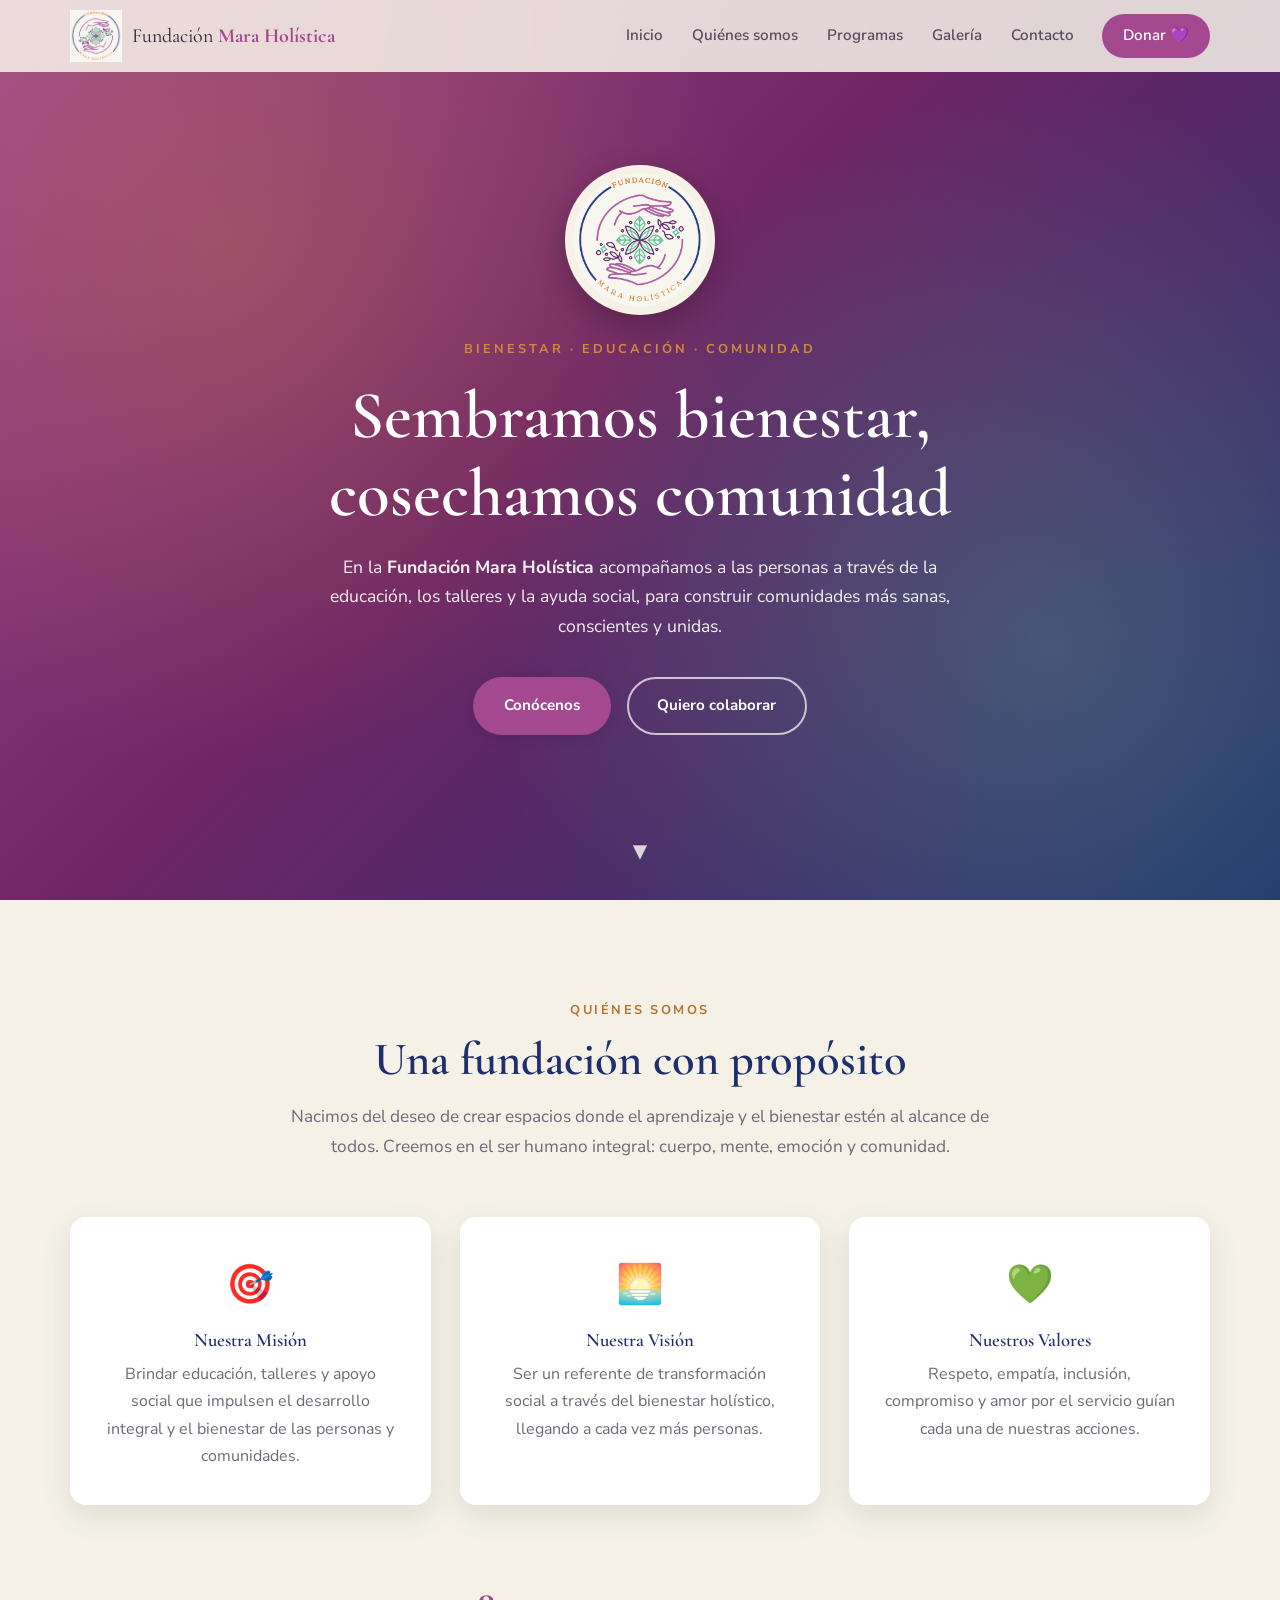
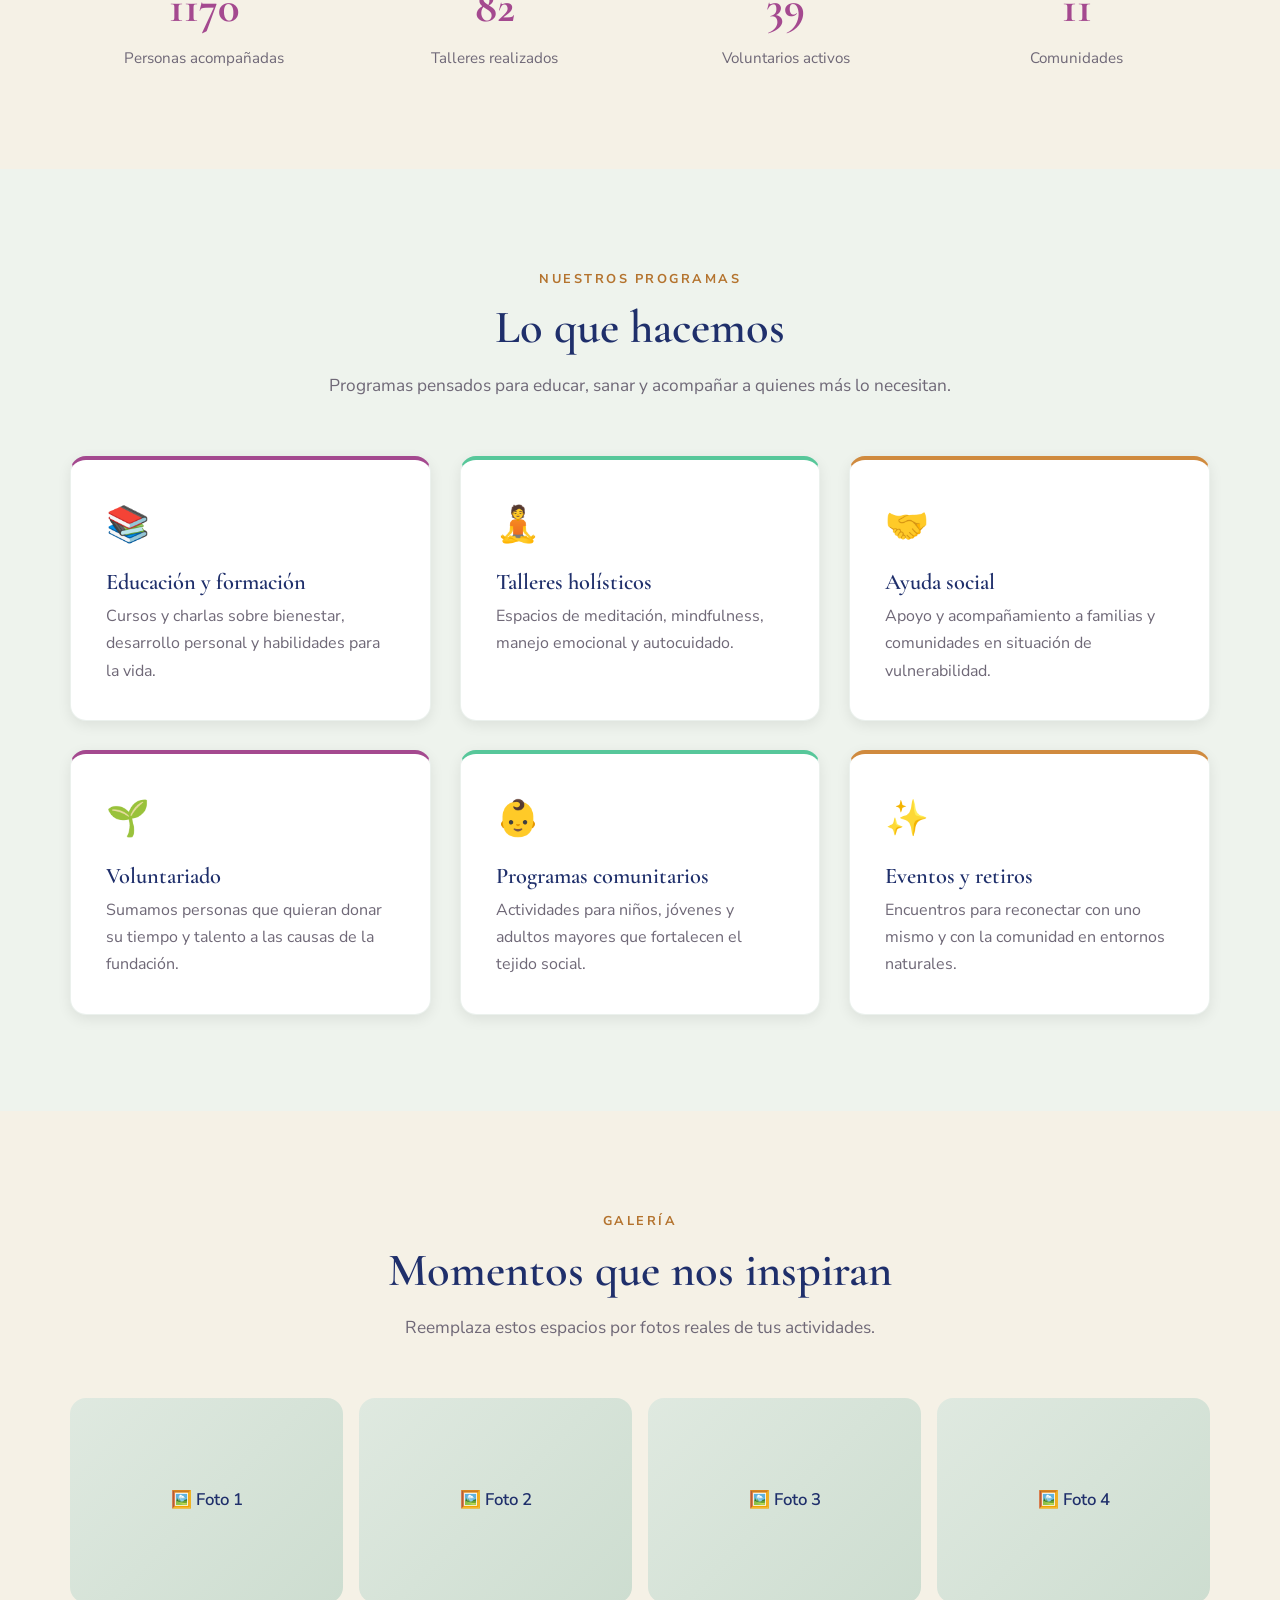
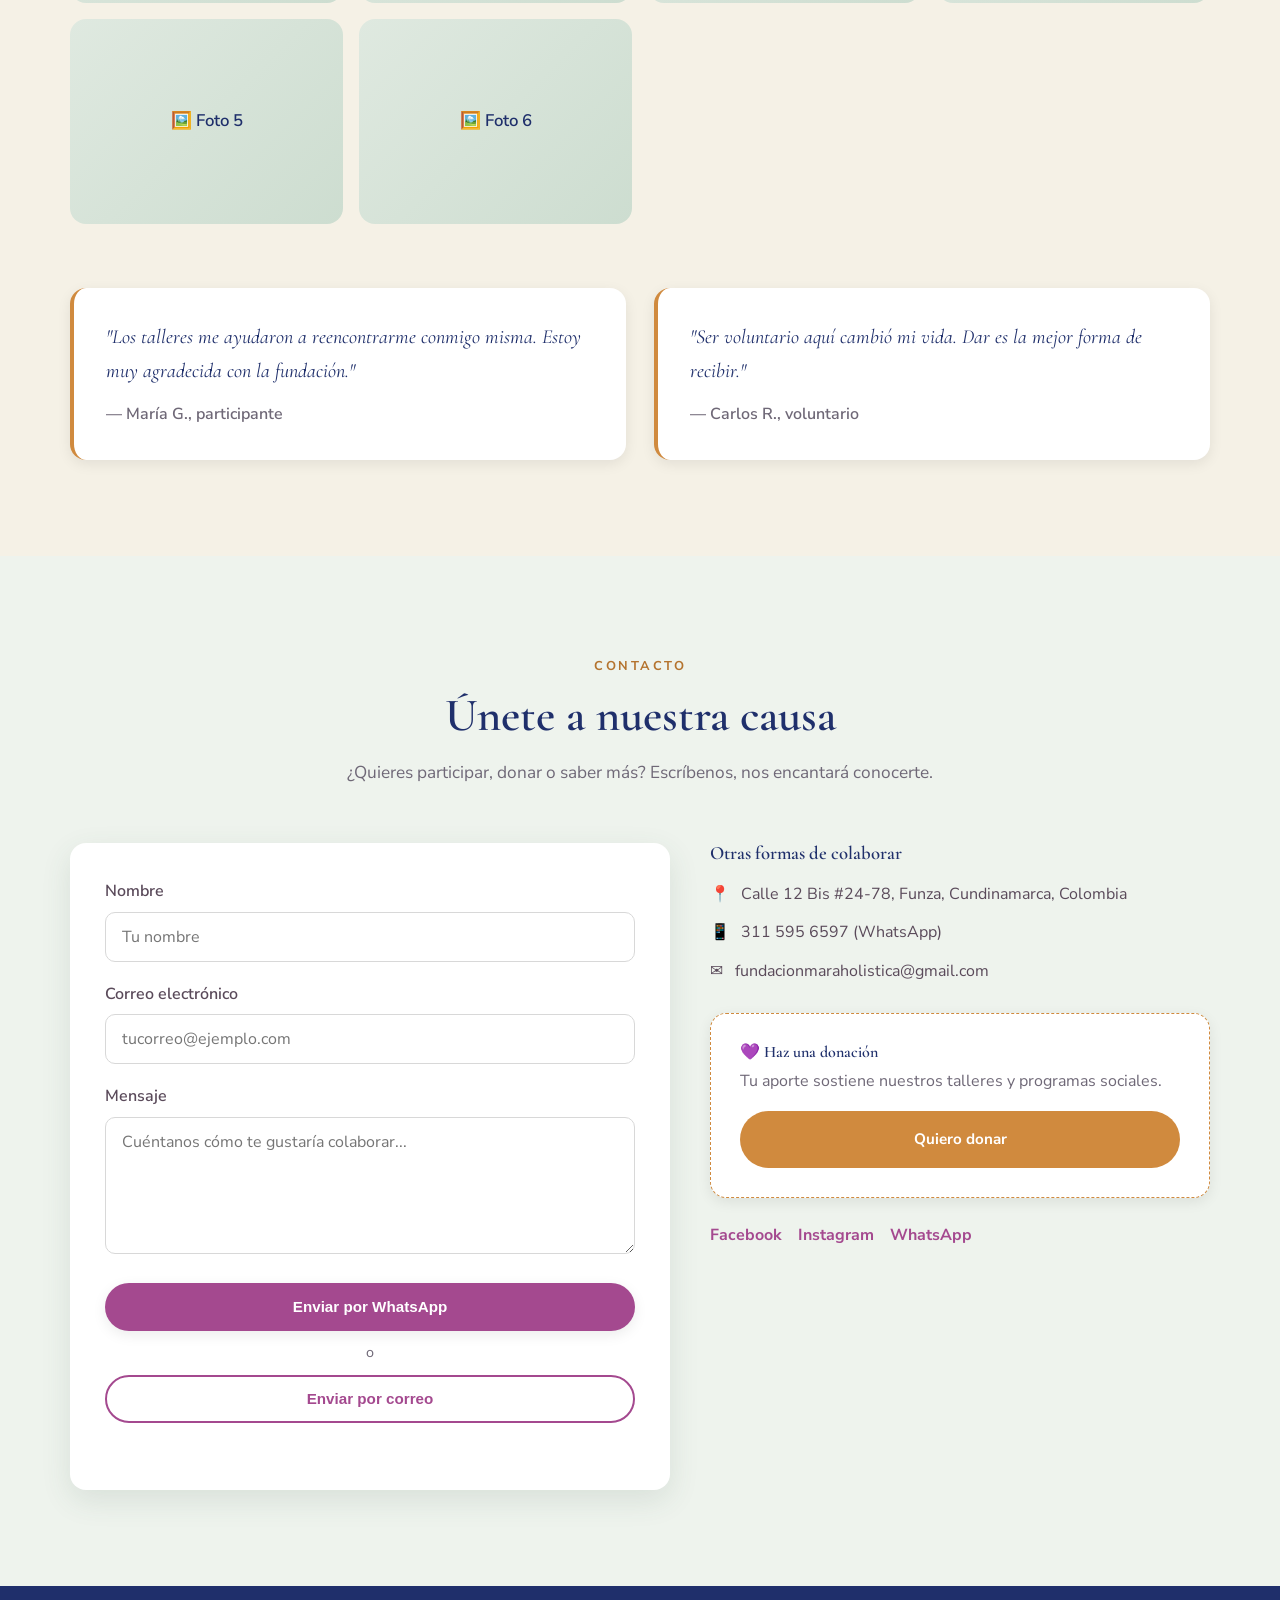
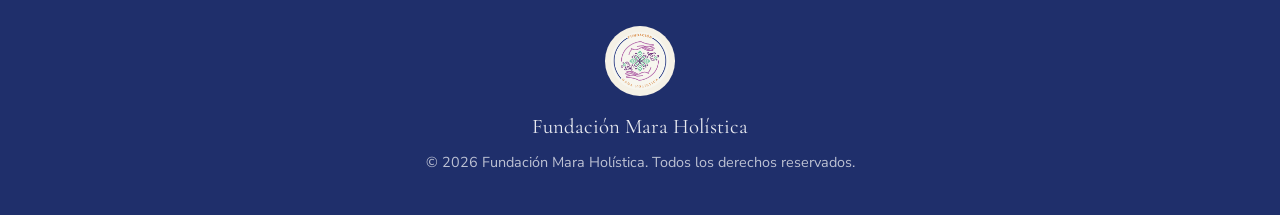
==== commit 9a7b2788: "actualizacion de datos" ====
--- a/index.html
+++ b/index.html
@@ -195,9 +195,9 @@
         <aside class="contact-info">
           <h3>Otras formas de colaborar</h3>
           <ul class="contact-list">
-            <li><span>📍</span> Tu dirección aquí, Ciudad, País</li>
-            <li><span>📱</span> <a href="https://wa.me/573195034730" target="_blank" rel="noopener">319 503 4730 (WhatsApp)</a></li>
-            <li><span>✉️</span> hola@maraholistica.org</li>
+            <li><span>📍</span> Calle 12 Bis #24-78, Funza, Cundinamarca, Colombia</li>
+            <li><span>📱</span> <a href="https://wa.me/573115956597" target="_blank" rel="noopener">311 595 6597 (WhatsApp)</a></li>
+            <li><span>✉️</span> fundacionmaraholistica@gmail.com</li>
           </ul>
 
           <div class="donate-box">
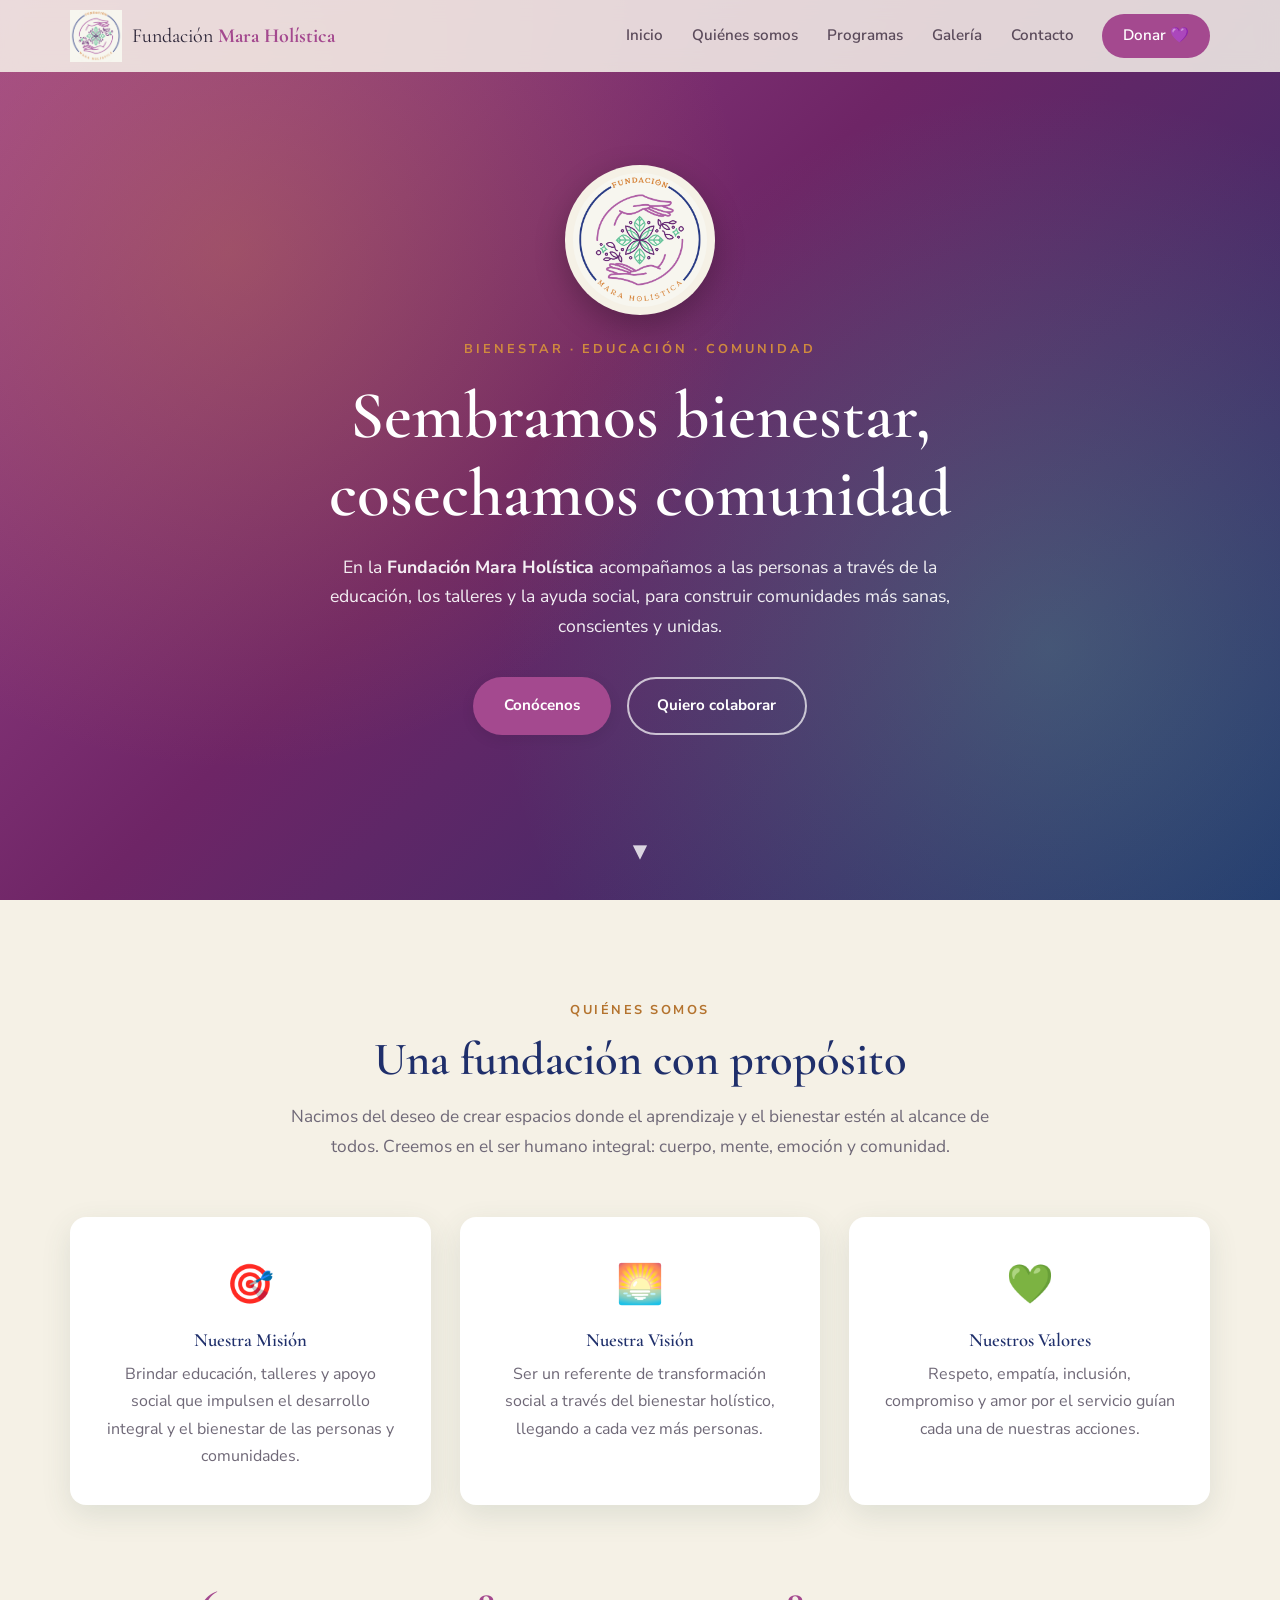
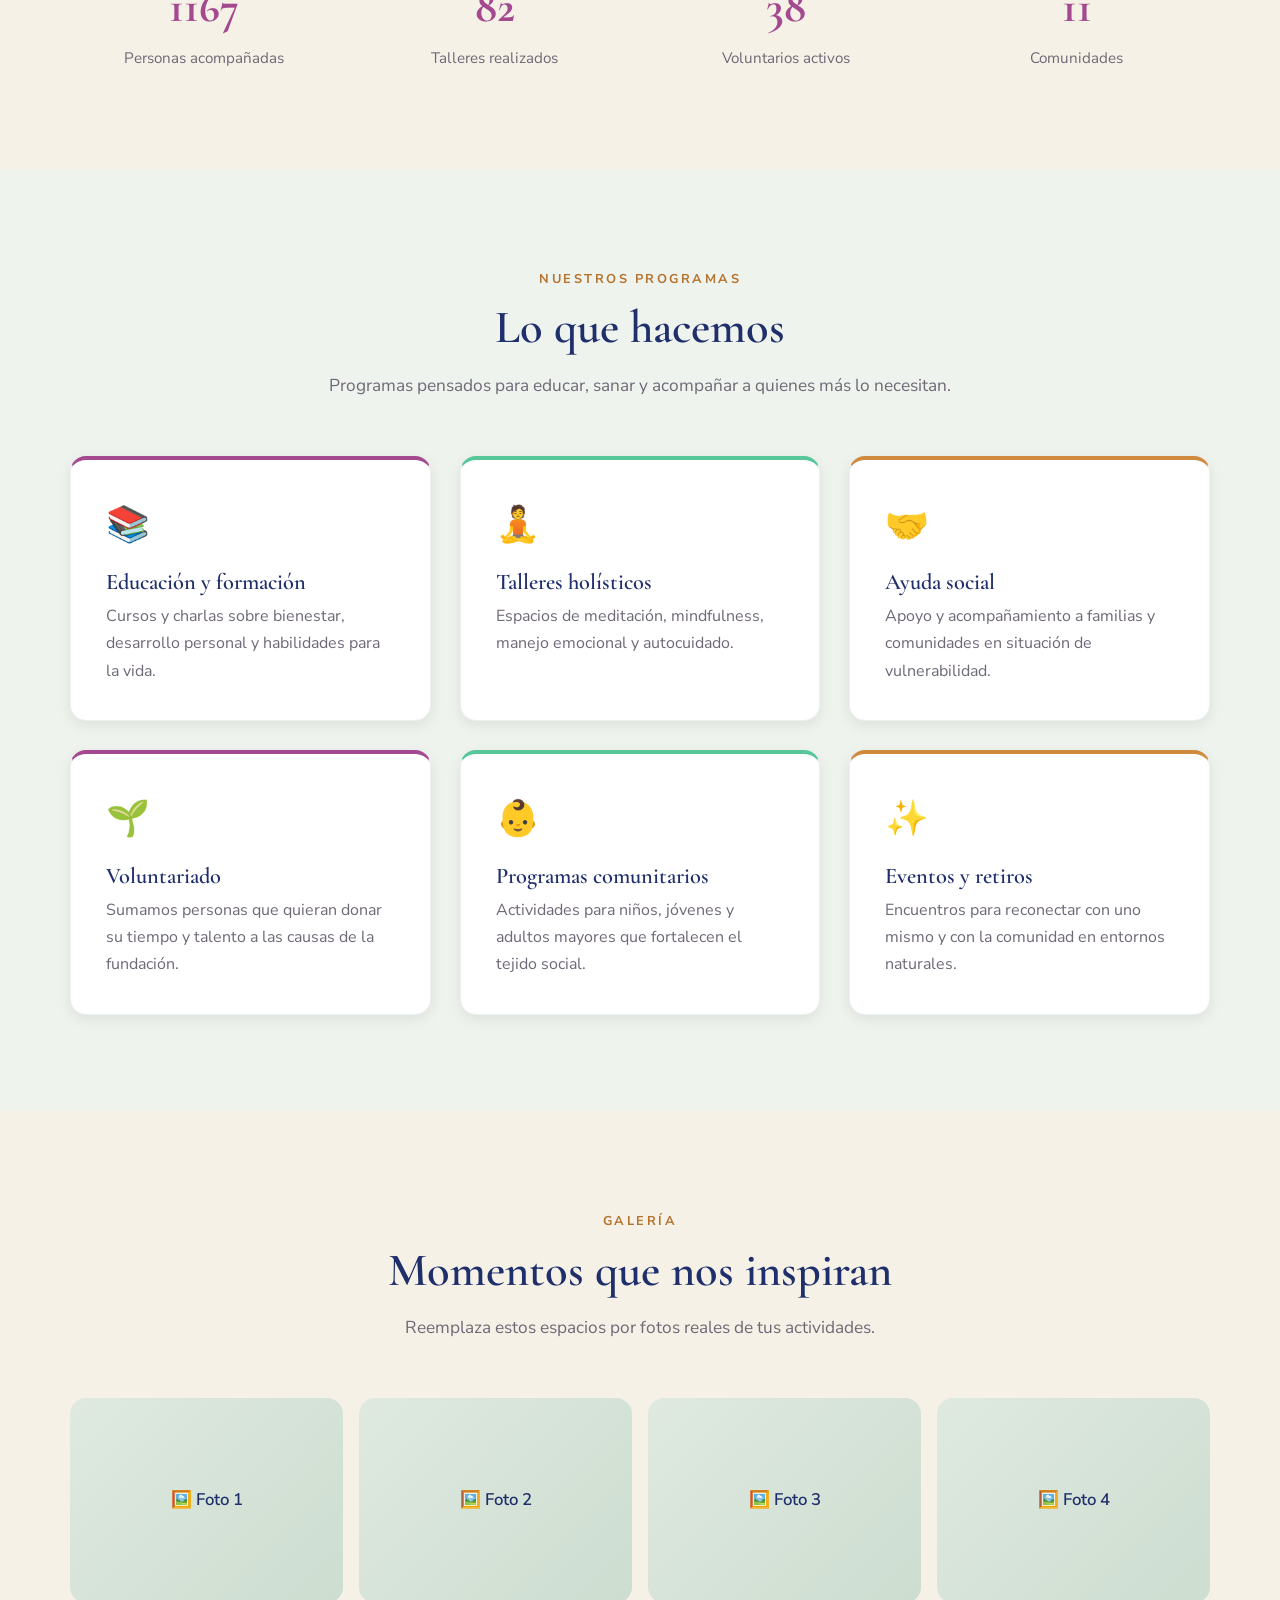
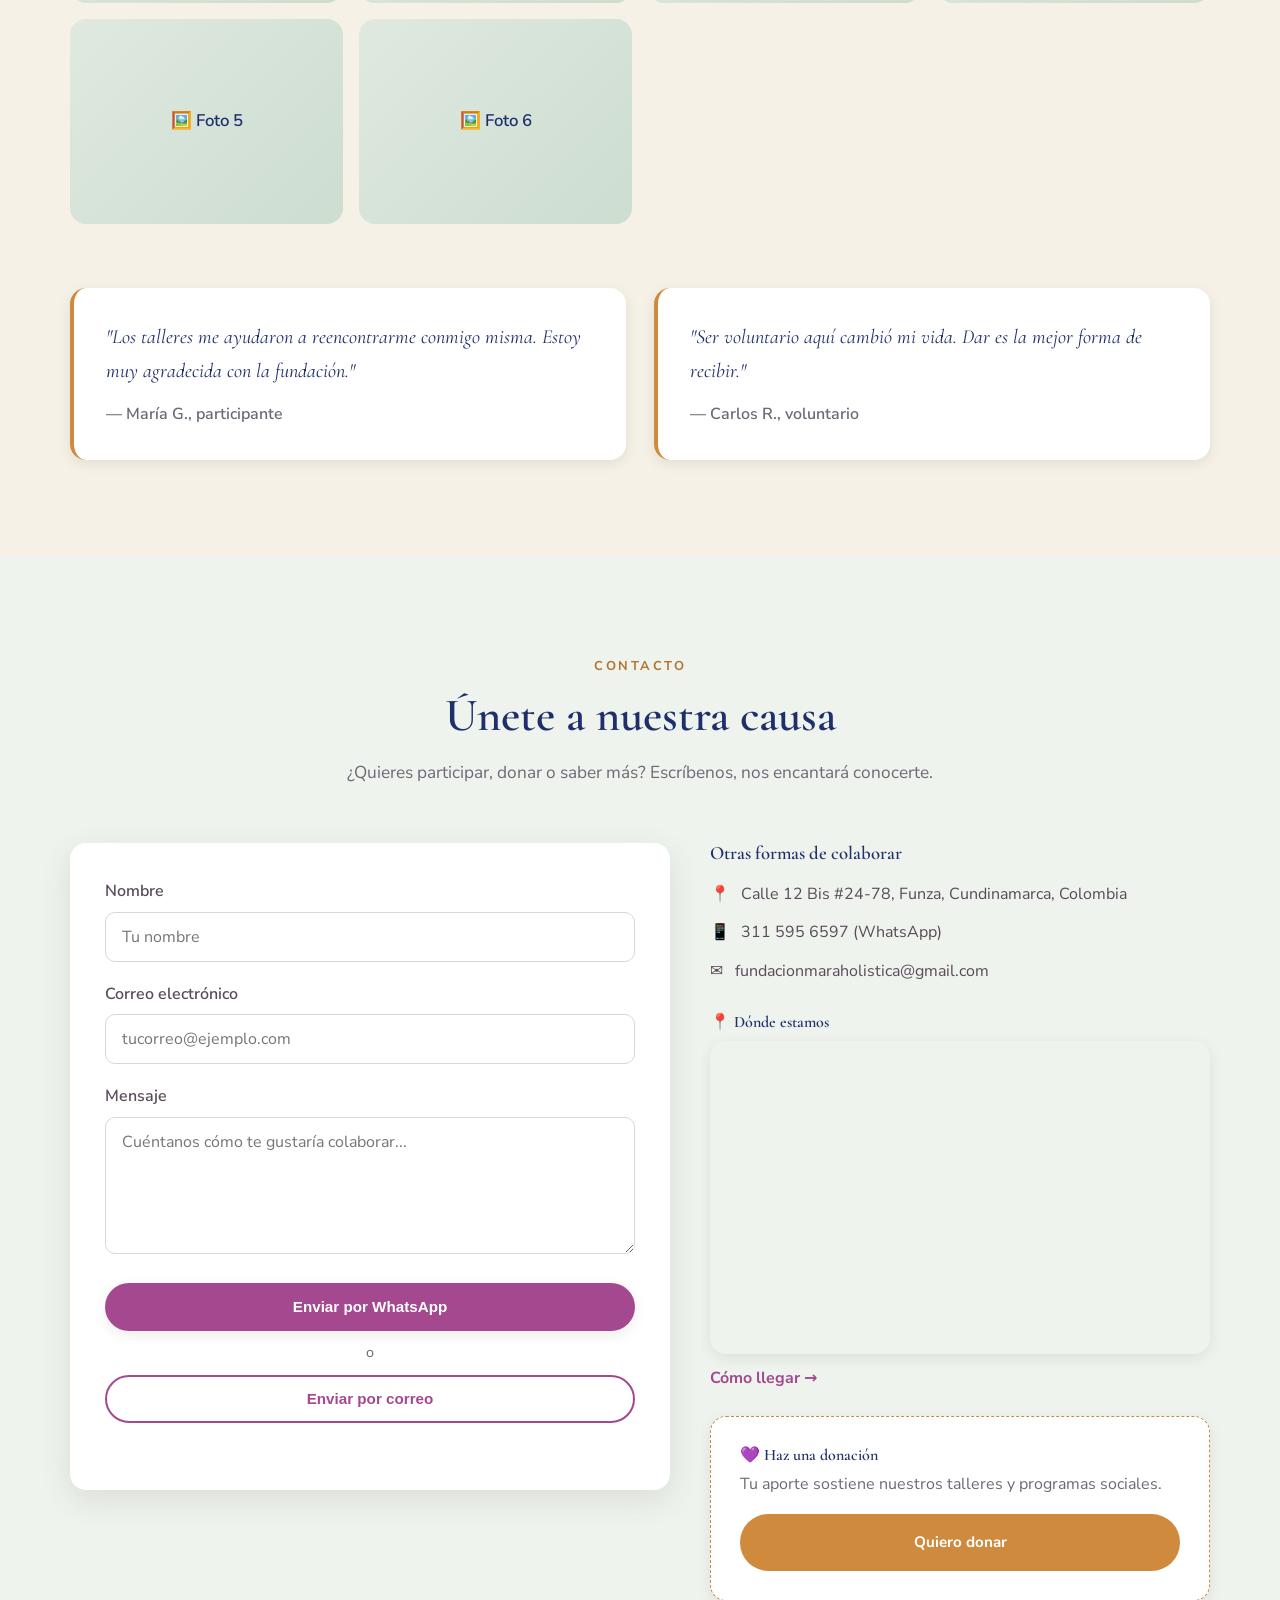
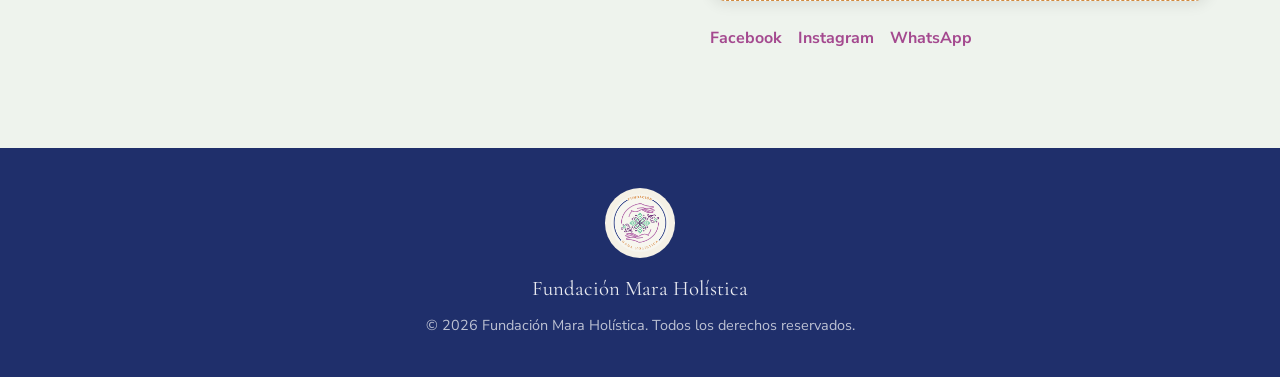
==== commit 0aca9832: "Agrego mapa de Google y enlaces reales de redes sociales en contacto" ====
--- a/index.html
+++ b/index.html
@@ -200,6 +200,19 @@
             <li><span>✉️</span> fundacionmaraholistica@gmail.com</li>
           </ul>
 
+          <div class="contact-map">
+            <h4 class="map-title">📍 Dónde estamos</h4>
+            <div class="map-frame">
+              <iframe
+                title="Ubicación de la Fundación Mara Holística en Google Maps"
+                src="https://www.google.com/maps?q=Calle%2012%20Bis%20%2324-78%2C%20Funza%2C%20Cundinamarca%2C%20Colombia&z=16&hl=es&output=embed"
+                loading="lazy"
+                referrerpolicy="no-referrer-when-downgrade"
+                allowfullscreen></iframe>
+            </div>
+            <a class="map-link" href="https://www.google.com/maps/search/?api=1&query=Calle%2012%20Bis%20%2324-78%2C%20Funza%2C%20Cundinamarca%2C%20Colombia" target="_blank" rel="noopener">Cómo llegar →</a>
+          </div>
+
           <div class="donate-box">
             <h4>💜 Haz una donación</h4>
             <p>Tu aporte sostiene nuestros talleres y programas sociales.</p>
@@ -207,9 +220,9 @@
           </div>
 
           <div class="socials">
-            <a href="#" aria-label="Facebook">Facebook</a>
-            <a href="#" aria-label="Instagram">Instagram</a>
-            <a href="#" aria-label="WhatsApp">WhatsApp</a>
+            <a href="https://www.facebook.com/share/1BR5L8YwPU/" target="_blank" rel="noopener" aria-label="Facebook">Facebook</a>
+            <a href="https://www.instagram.com/maraholistik?igsh=MTh6ZTB3NWdobnhleQ==" target="_blank" rel="noopener" aria-label="Instagram">Instagram</a>
+            <a href="https://wa.me/573115956597" target="_blank" rel="noopener" aria-label="WhatsApp">WhatsApp</a>
           </div>
         </aside>
       </div>
--- a/styles.css
+++ b/styles.css
@@ -186,6 +186,12 @@
 .contact-info h3 { margin-bottom: 1rem; }
 .contact-list { margin-bottom: 1.8rem; }
 .contact-list li { display: flex; gap: 0.7rem; margin-bottom: 0.7rem; color: var(--tierra); }
+.contact-map { margin-bottom: 1.5rem; }
+.map-title { margin-bottom: 0.6rem; }
+.map-frame { position: relative; overflow: hidden; border-radius: var(--radio); box-shadow: var(--sombra-sm); aspect-ratio: 16 / 10; }
+.map-frame iframe { position: absolute; inset: 0; width: 100%; height: 100%; border: 0; display: block; filter: saturate(1.05); }
+.map-link { display: inline-flex; align-items: center; gap: 0.35rem; margin-top: 0.7rem; font-weight: 700; color: var(--verde); transition: gap var(--transicion), color var(--transicion); }
+.map-link:hover { color: var(--verde-osc); gap: 0.6rem; }
 .donate-box { background: #fff; border-radius: var(--radio); padding: 1.8rem; box-shadow: var(--sombra-sm); margin-bottom: 1.5rem; border: 1px dashed var(--dorado); }
 .donate-box h4 { margin-bottom: 0.4rem; }
 .donate-box p { color: var(--gris); margin-bottom: 1rem; }
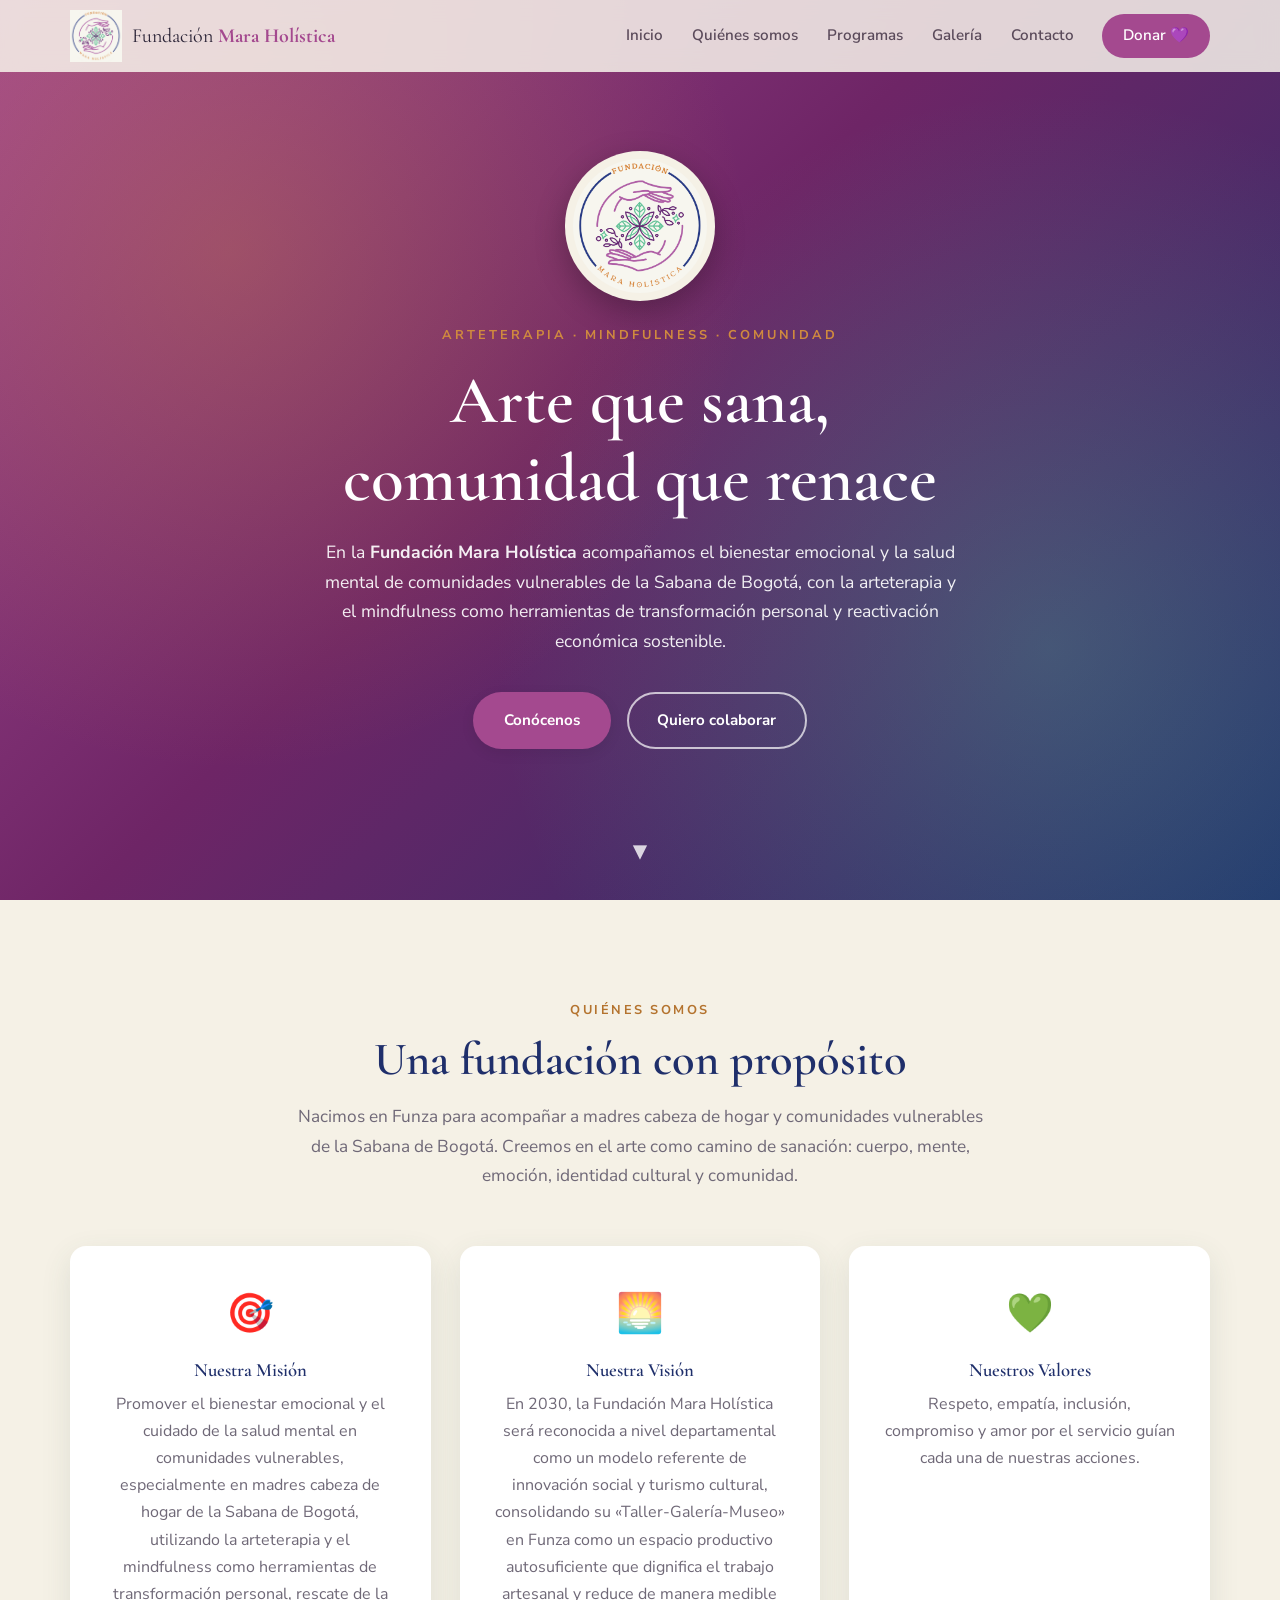
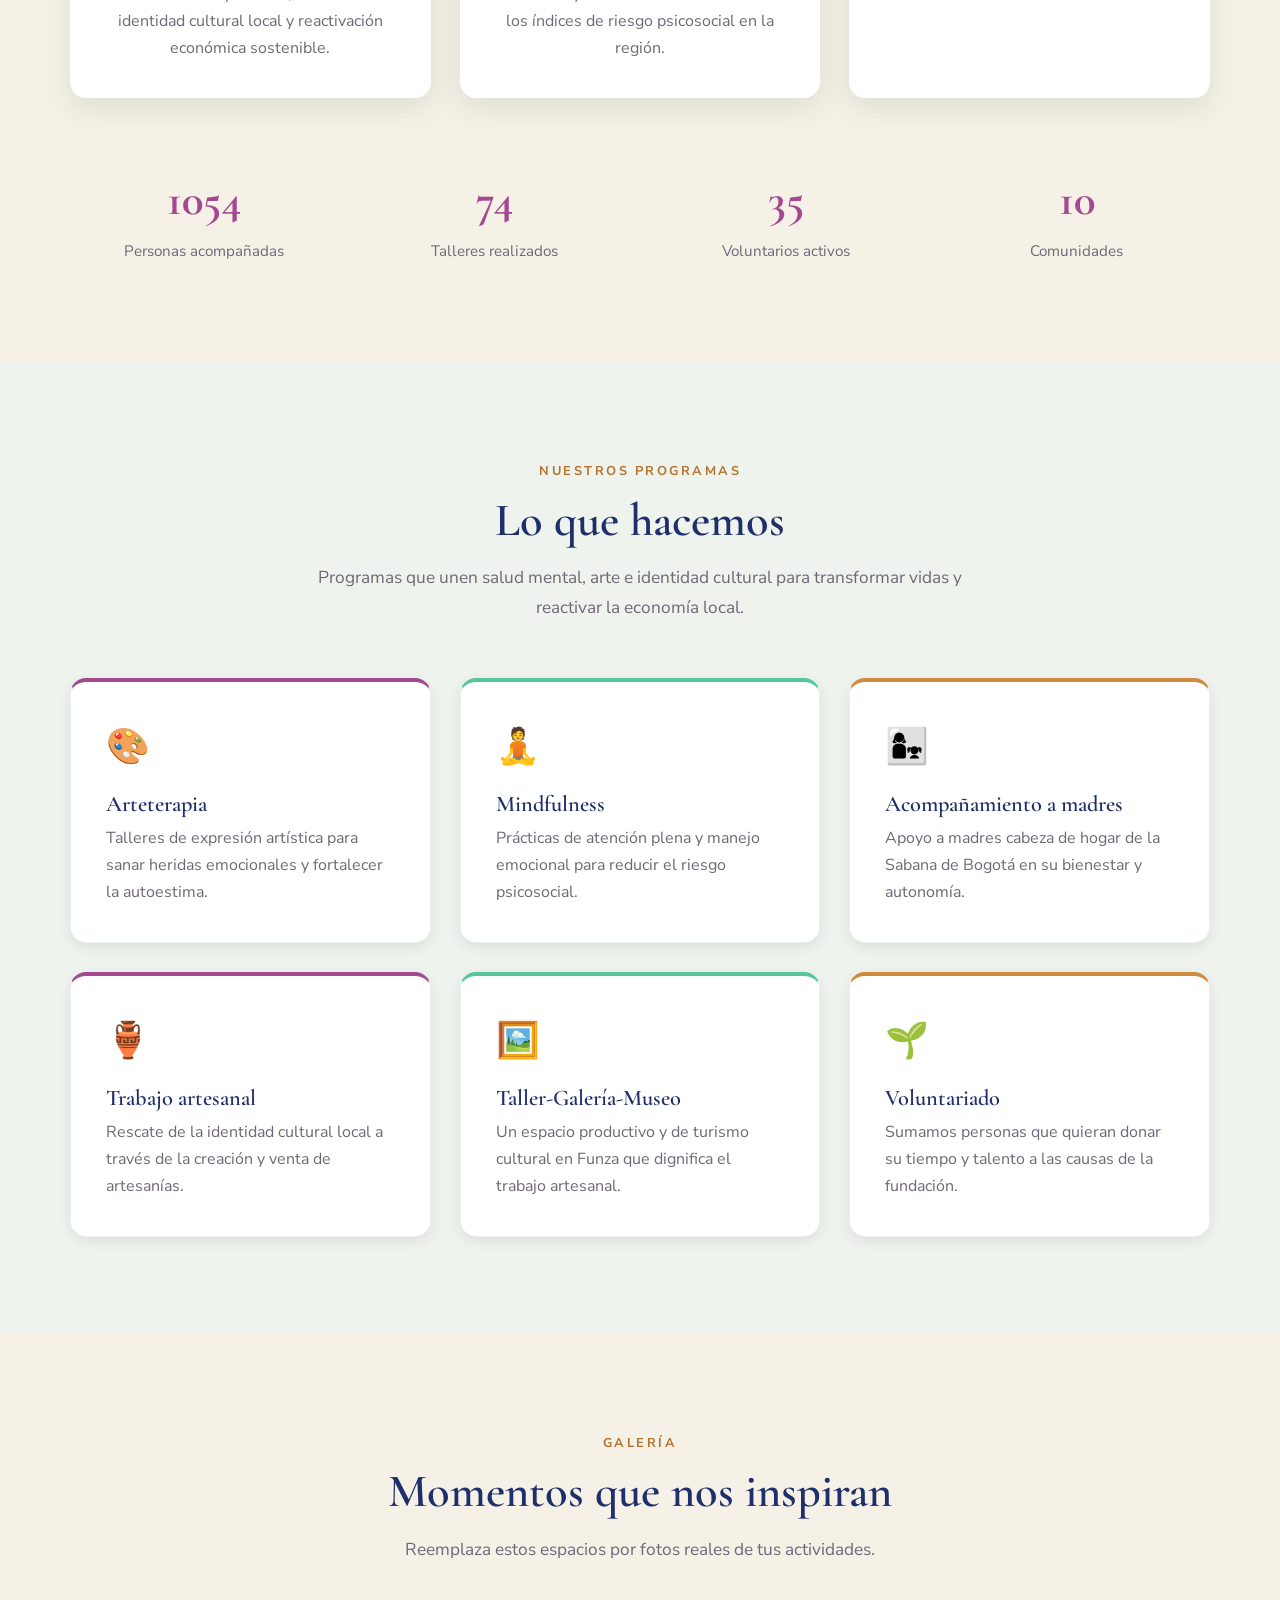
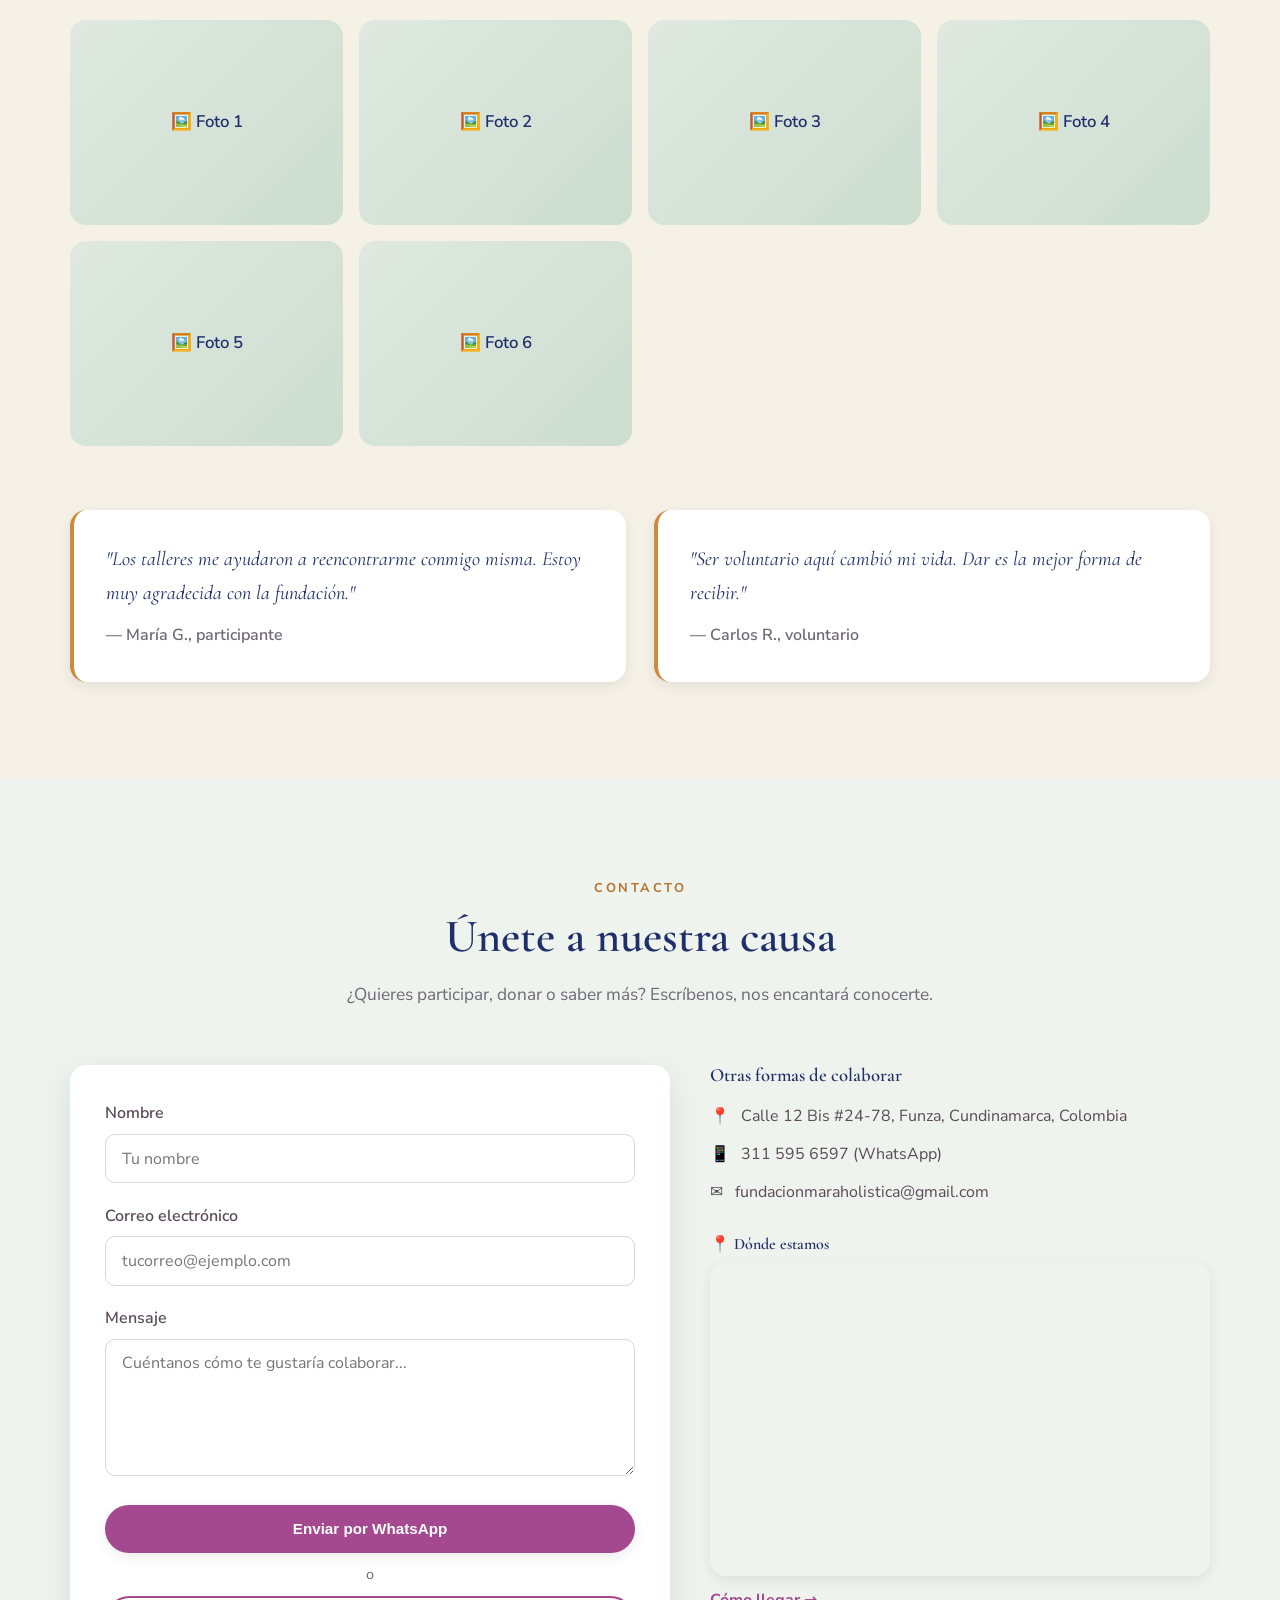
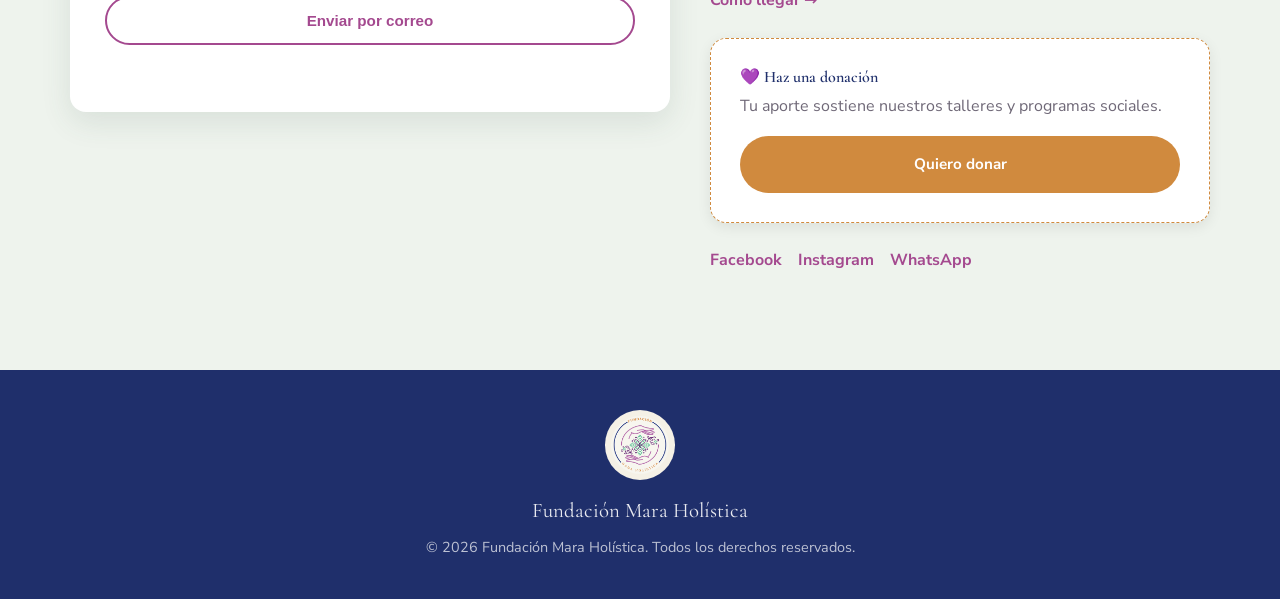
==== commit ac18f97e: "Actualizar misión/visión oficiales y unificar datos de contacto - Integrar misión y visión oficiales" ====
--- a/index.html
+++ b/index.html
@@ -1,16 +1,21 @@
 <!DOCTYPE html>
 <html lang="es">
+
 <head>
   <meta charset="UTF-8" />
   <meta name="viewport" content="width=device-width, initial-scale=1.0" />
-  <meta name="description" content="Fundación Mara Holística — educación, talleres y ayuda social para el bienestar integral de las personas y las comunidades." />
+  <meta name="description"
+    content="Fundación Mara Holística — bienestar emocional y salud mental en la Sabana de Bogotá a través de la arteterapia y el mindfulness, con foco en madres cabeza de hogar de Funza." />
   <title>Fundación Mara Holística</title>
   <link rel="preconnect" href="https://fonts.googleapis.com" />
   <link rel="preconnect" href="https://fonts.gstatic.com" crossorigin />
-  <link href="https://fonts.googleapis.com/css2?family=Cormorant+Garamond:wght@500;600;700&family=Nunito+Sans:wght@300;400;600;700&display=swap" rel="stylesheet" />
+  <link
+    href="https://fonts.googleapis.com/css2?family=Cormorant+Garamond:wght@500;600;700&family=Nunito+Sans:wght@300;400;600;700&display=swap"
+    rel="stylesheet" />
   <link rel="icon" type="image/png" href="logo.png" />
   <link rel="stylesheet" href="styles.css" />
 </head>
+
 <body>
 
   <header class="navbar" id="navbar">
@@ -39,11 +44,12 @@
     <div class="hero-overlay"></div>
     <div class="container hero-content">
       <img src="logo.png" alt="Fundación Mara Holística" class="hero-logo" />
-      <p class="hero-eyebrow">Bienestar · Educación · Comunidad</p>
-      <h1 class="hero-title">Sembramos bienestar,<br />cosechamos comunidad</h1>
+      <p class="hero-eyebrow">Arteterapia · Mindfulness · Comunidad</p>
+      <h1 class="hero-title">Arte que sana,<br />comunidad que renace</h1>
       <p class="hero-subtitle">
-        En la <strong>Fundación Mara Holística</strong> acompañamos a las personas a través de la
-        educación, los talleres y la ayuda social, para construir comunidades más sanas, conscientes y unidas.
+        En la <strong>Fundación Mara Holística</strong> acompañamos el bienestar emocional y la salud mental
+        de comunidades vulnerables de la Sabana de Bogotá, con la arteterapia y el mindfulness como
+        herramientas de transformación personal y reactivación económica sostenible.
       </p>
       <div class="hero-actions">
         <a href="#nosotros" class="btn btn-primary">Conócenos</a>
@@ -59,8 +65,8 @@
         <span class="kicker">Quiénes somos</span>
         <h2>Una fundación con propósito</h2>
         <p class="section-lead">
-          Nacimos del deseo de crear espacios donde el aprendizaje y el bienestar estén al alcance de todos.
-          Creemos en el ser humano integral: cuerpo, mente, emoción y comunidad.
+          Nacimos en Funza para acompañar a madres cabeza de hogar y comunidades vulnerables de la Sabana de Bogotá.
+          Creemos en el arte como camino de sanación: cuerpo, mente, emoción, identidad cultural y comunidad.
         </p>
       </div>
 
@@ -68,12 +74,18 @@
         <article class="pillar">
           <div class="pillar-icon">🎯</div>
           <h3>Nuestra Misión</h3>
-          <p>Brindar educación, talleres y apoyo social que impulsen el desarrollo integral y el bienestar de las personas y comunidades.</p>
+          <p>Promover el bienestar emocional y el cuidado de la salud mental en comunidades vulnerables, especialmente
+            en madres cabeza de hogar de la Sabana de Bogotá, utilizando la arteterapia y el mindfulness como
+            herramientas de transformación personal, rescate de la identidad cultural local y reactivación económica
+            sostenible.</p>
         </article>
         <article class="pillar">
           <div class="pillar-icon">🌅</div>
           <h3>Nuestra Visión</h3>
-          <p>Ser un referente de transformación social a través del bienestar holístico, llegando a cada vez más personas.</p>
+          <p>En 2030, la Fundación Mara Holística será reconocida a nivel departamental como un modelo referente de
+            innovación social y turismo cultural, consolidando su «Taller-Galería-Museo» en Funza como un espacio
+            productivo autosuficiente que dignifica el trabajo artesanal y reduce de manera medible los índices de
+            riesgo psicosocial en la región.</p>
         </article>
         <article class="pillar">
           <div class="pillar-icon">💚</div>
@@ -83,10 +95,14 @@
       </div>
 
       <div class="stats">
-        <div class="stat"><span class="stat-num" data-target="1200">0</span><span class="stat-label">Personas acompañadas</span></div>
-        <div class="stat"><span class="stat-num" data-target="85">0</span><span class="stat-label">Talleres realizados</span></div>
-        <div class="stat"><span class="stat-num" data-target="40">0</span><span class="stat-label">Voluntarios activos</span></div>
-        <div class="stat"><span class="stat-num" data-target="12">0</span><span class="stat-label">Comunidades</span></div>
+        <div class="stat"><span class="stat-num" data-target="1200">0</span><span class="stat-label">Personas
+            acompañadas</span></div>
+        <div class="stat"><span class="stat-num" data-target="85">0</span><span class="stat-label">Talleres
+            realizados</span></div>
+        <div class="stat"><span class="stat-num" data-target="40">0</span><span class="stat-label">Voluntarios
+            activos</span></div>
+        <div class="stat"><span class="stat-num" data-target="12">0</span><span class="stat-label">Comunidades</span>
+        </div>
       </div>
     </div>
   </section>
@@ -96,39 +112,40 @@
       <div class="section-head">
         <span class="kicker">Nuestros programas</span>
         <h2>Lo que hacemos</h2>
-        <p class="section-lead">Programas pensados para educar, sanar y acompañar a quienes más lo necesitan.</p>
+        <p class="section-lead">Programas que unen salud mental, arte e identidad cultural para transformar vidas y
+          reactivar la economía local.</p>
       </div>
 
       <div class="cards">
         <article class="card">
-          <div class="card-icon">📚</div>
-          <h3>Educación y formación</h3>
-          <p>Cursos y charlas sobre bienestar, desarrollo personal y habilidades para la vida.</p>
+          <div class="card-icon">🎨</div>
+          <h3>Arteterapia</h3>
+          <p>Talleres de expresión artística para sanar heridas emocionales y fortalecer la autoestima.</p>
         </article>
         <article class="card">
           <div class="card-icon">🧘</div>
-          <h3>Talleres holísticos</h3>
-          <p>Espacios de meditación, mindfulness, manejo emocional y autocuidado.</p>
-        </article>
-        <article class="card">
-          <div class="card-icon">🤝</div>
-          <h3>Ayuda social</h3>
-          <p>Apoyo y acompañamiento a familias y comunidades en situación de vulnerabilidad.</p>
+          <h3>Mindfulness</h3>
+          <p>Prácticas de atención plena y manejo emocional para reducir el riesgo psicosocial.</p>
+        </article>
+        <article class="card">
+          <div class="card-icon">👩‍👧</div>
+          <h3>Acompañamiento a madres</h3>
+          <p>Apoyo a madres cabeza de hogar de la Sabana de Bogotá en su bienestar y autonomía.</p>
+        </article>
+        <article class="card">
+          <div class="card-icon">🏺</div>
+          <h3>Trabajo artesanal</h3>
+          <p>Rescate de la identidad cultural local a través de la creación y venta de artesanías.</p>
+        </article>
+        <article class="card">
+          <div class="card-icon">🖼️</div>
+          <h3>Taller-Galería-Museo</h3>
+          <p>Un espacio productivo y de turismo cultural en Funza que dignifica el trabajo artesanal.</p>
         </article>
         <article class="card">
           <div class="card-icon">🌱</div>
           <h3>Voluntariado</h3>
           <p>Sumamos personas que quieran donar su tiempo y talento a las causas de la fundación.</p>
-        </article>
-        <article class="card">
-          <div class="card-icon">👶</div>
-          <h3>Programas comunitarios</h3>
-          <p>Actividades para niños, jóvenes y adultos mayores que fortalecen el tejido social.</p>
-        </article>
-        <article class="card">
-          <div class="card-icon">✨</div>
-          <h3>Eventos y retiros</h3>
-          <p>Encuentros para reconectar con uno mismo y con la comunidad en entornos naturales.</p>
         </article>
       </div>
     </div>
@@ -153,7 +170,8 @@
 
       <div class="testimonials">
         <figure class="testimonial">
-          <blockquote>"Los talleres me ayudaron a reencontrarme conmigo misma. Estoy muy agradecida con la fundación."</blockquote>
+          <blockquote>"Los talleres me ayudaron a reencontrarme conmigo misma. Estoy muy agradecida con la fundación."
+          </blockquote>
           <figcaption>— María G., participante</figcaption>
         </figure>
         <figure class="testimonial">
@@ -184,7 +202,8 @@
           </div>
           <div class="field">
             <label for="mensaje">Mensaje</label>
-            <textarea id="mensaje" name="mensaje" rows="5" placeholder="Cuéntanos cómo te gustaría colaborar..." required></textarea>
+            <textarea id="mensaje" name="mensaje" rows="5" placeholder="Cuéntanos cómo te gustaría colaborar..."
+              required></textarea>
           </div>
           <button type="submit" class="btn btn-primary btn-block">Enviar por WhatsApp</button>
           <p class="form-or">o</p>
@@ -196,21 +215,21 @@
           <h3>Otras formas de colaborar</h3>
           <ul class="contact-list">
             <li><span>📍</span> Calle 12 Bis #24-78, Funza, Cundinamarca, Colombia</li>
-            <li><span>📱</span> <a href="https://wa.me/573115956597" target="_blank" rel="noopener">311 595 6597 (WhatsApp)</a></li>
+            <li><span>📱</span> <a href="https://wa.me/573115956597" target="_blank" rel="noopener">311 595 6597
+                (WhatsApp)</a></li>
             <li><span>✉️</span> fundacionmaraholistica@gmail.com</li>
           </ul>
 
           <div class="contact-map">
             <h4 class="map-title">📍 Dónde estamos</h4>
             <div class="map-frame">
-              <iframe
-                title="Ubicación de la Fundación Mara Holística en Google Maps"
+              <iframe title="Ubicación de la Fundación Mara Holística en Google Maps"
                 src="https://www.google.com/maps?q=Calle%2012%20Bis%20%2324-78%2C%20Funza%2C%20Cundinamarca%2C%20Colombia&z=16&hl=es&output=embed"
-                loading="lazy"
-                referrerpolicy="no-referrer-when-downgrade"
-                allowfullscreen></iframe>
+                loading="lazy" referrerpolicy="no-referrer-when-downgrade" allowfullscreen></iframe>
             </div>
-            <a class="map-link" href="https://www.google.com/maps/search/?api=1&query=Calle%2012%20Bis%20%2324-78%2C%20Funza%2C%20Cundinamarca%2C%20Colombia" target="_blank" rel="noopener">Cómo llegar →</a>
+            <a class="map-link"
+              href="https://www.google.com/maps/search/?api=1&query=Calle%2012%20Bis%20%2324-78%2C%20Funza%2C%20Cundinamarca%2C%20Colombia"
+              target="_blank" rel="noopener">Cómo llegar →</a>
           </div>
 
           <div class="donate-box">
@@ -220,8 +239,10 @@
           </div>
 
           <div class="socials">
-            <a href="https://www.facebook.com/share/1BR5L8YwPU/" target="_blank" rel="noopener" aria-label="Facebook">Facebook</a>
-            <a href="https://www.instagram.com/maraholistik?igsh=MTh6ZTB3NWdobnhleQ==" target="_blank" rel="noopener" aria-label="Instagram">Instagram</a>
+            <a href="https://www.facebook.com/share/1BR5L8YwPU/" target="_blank" rel="noopener"
+              aria-label="Facebook">Facebook</a>
+            <a href="https://www.instagram.com/maraholistik?igsh=MTh6ZTB3NWdobnhleQ==" target="_blank" rel="noopener"
+              aria-label="Instagram">Instagram</a>
             <a href="https://wa.me/573115956597" target="_blank" rel="noopener" aria-label="WhatsApp">WhatsApp</a>
           </div>
         </aside>
@@ -239,4 +260,5 @@
 
   <script src="script.js"></script>
 </body>
-</html>
+
+</html>
--- a/styles.css
+++ b/styles.css
@@ -281,14 +281,31 @@
 .donate-card .btn { margin-bottom: 0.8rem; }
 .btn.copied { background: var(--menta-osc) !important; }
 
-.steps-card, .impact-card {
+.steps-card, .impact-card, .video-card {
   background: #fff;
   border-radius: var(--radio);
   padding: 2rem;
   box-shadow: var(--sombra-sm);
   margin-bottom: 1.8rem;
 }
-.steps-card h3, .impact-card h3 { margin-bottom: 1rem; }
+.steps-card h3, .impact-card h3, .video-card h3 { margin-bottom: 1rem; }
+
+.video-card-lead { color: var(--gris); margin-bottom: 1.2rem; }
+.video-embed {
+  position: relative;
+  width: 100%;
+  aspect-ratio: 16 / 9;
+  border-radius: var(--radio);
+  overflow: hidden;
+  background: #000;
+}
+.video-embed iframe {
+  position: absolute;
+  inset: 0;
+  width: 100%;
+  height: 100%;
+  border: 0;
+}
 .steps { padding-left: 1.2rem; color: var(--tierra); }
 .steps li { margin-bottom: 0.8rem; padding-left: 0.3rem; }
 .steps li::marker { color: var(--morado); font-weight: 700; }
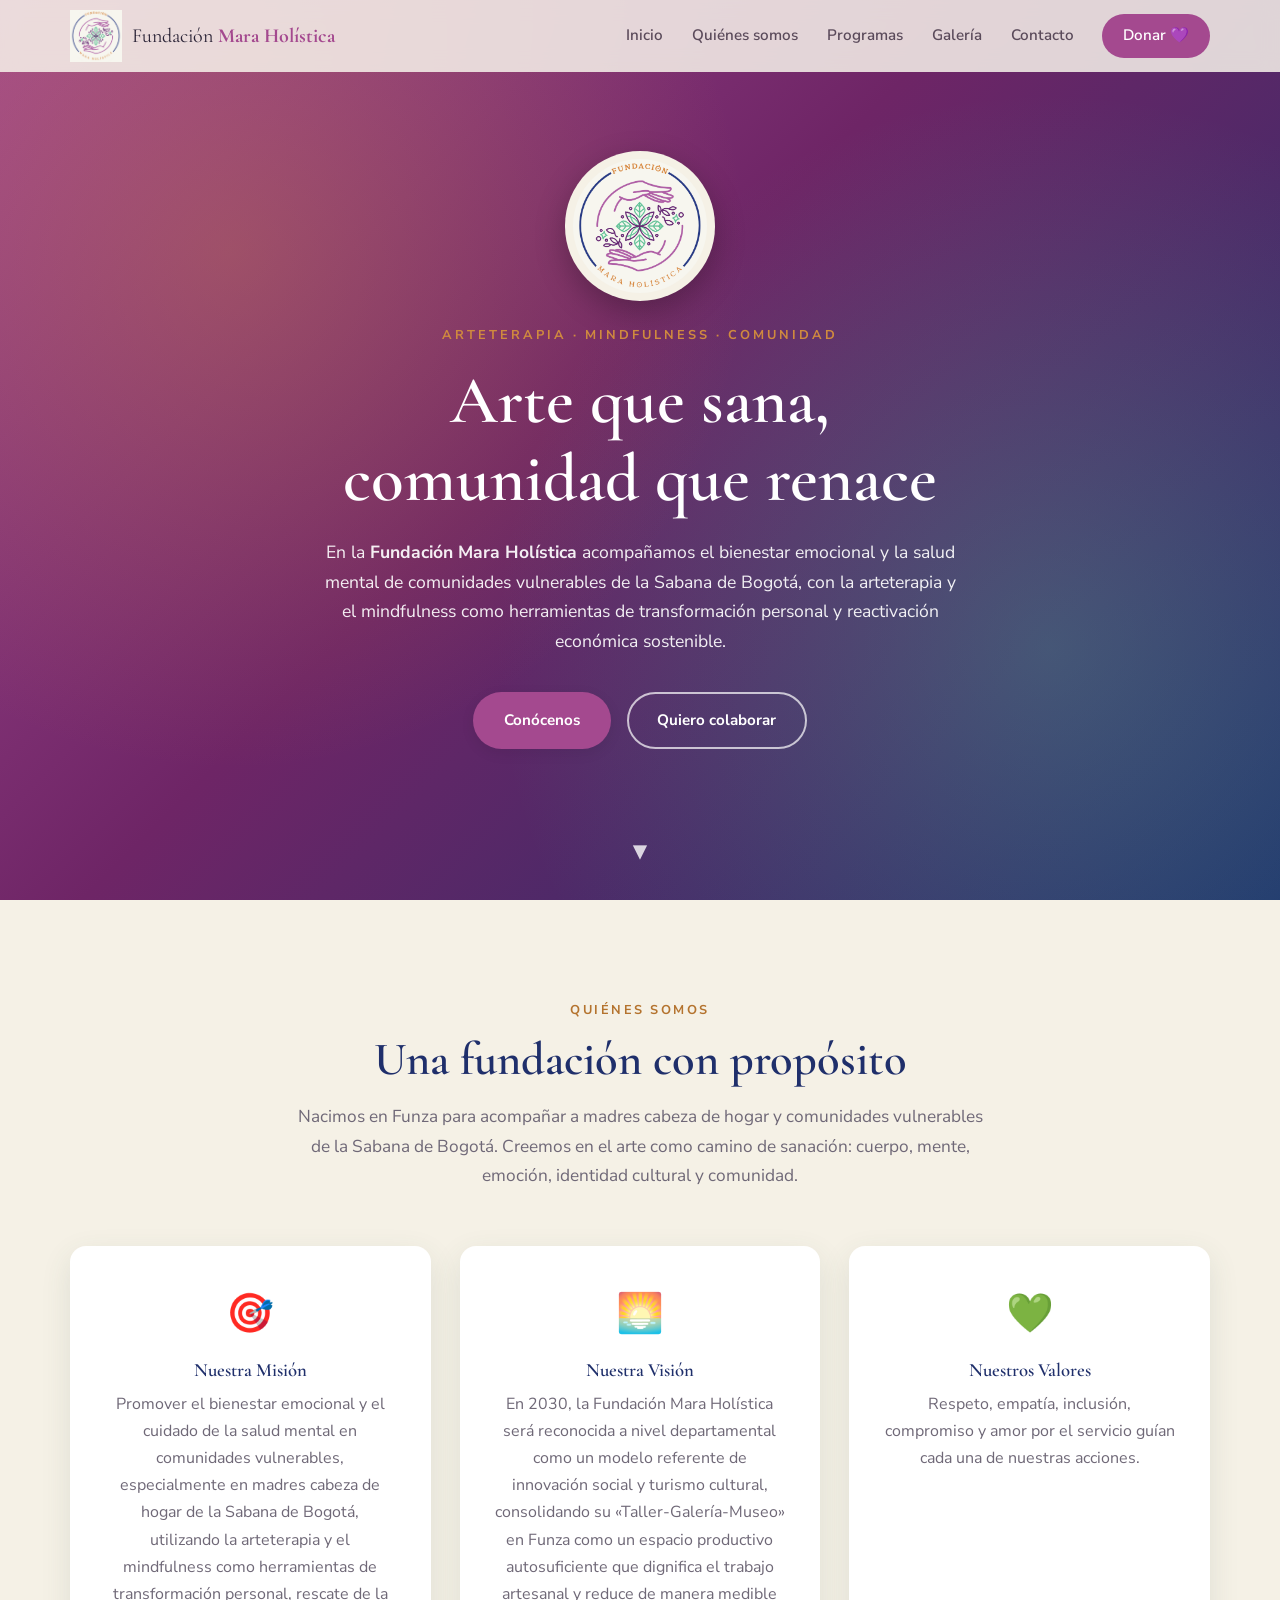
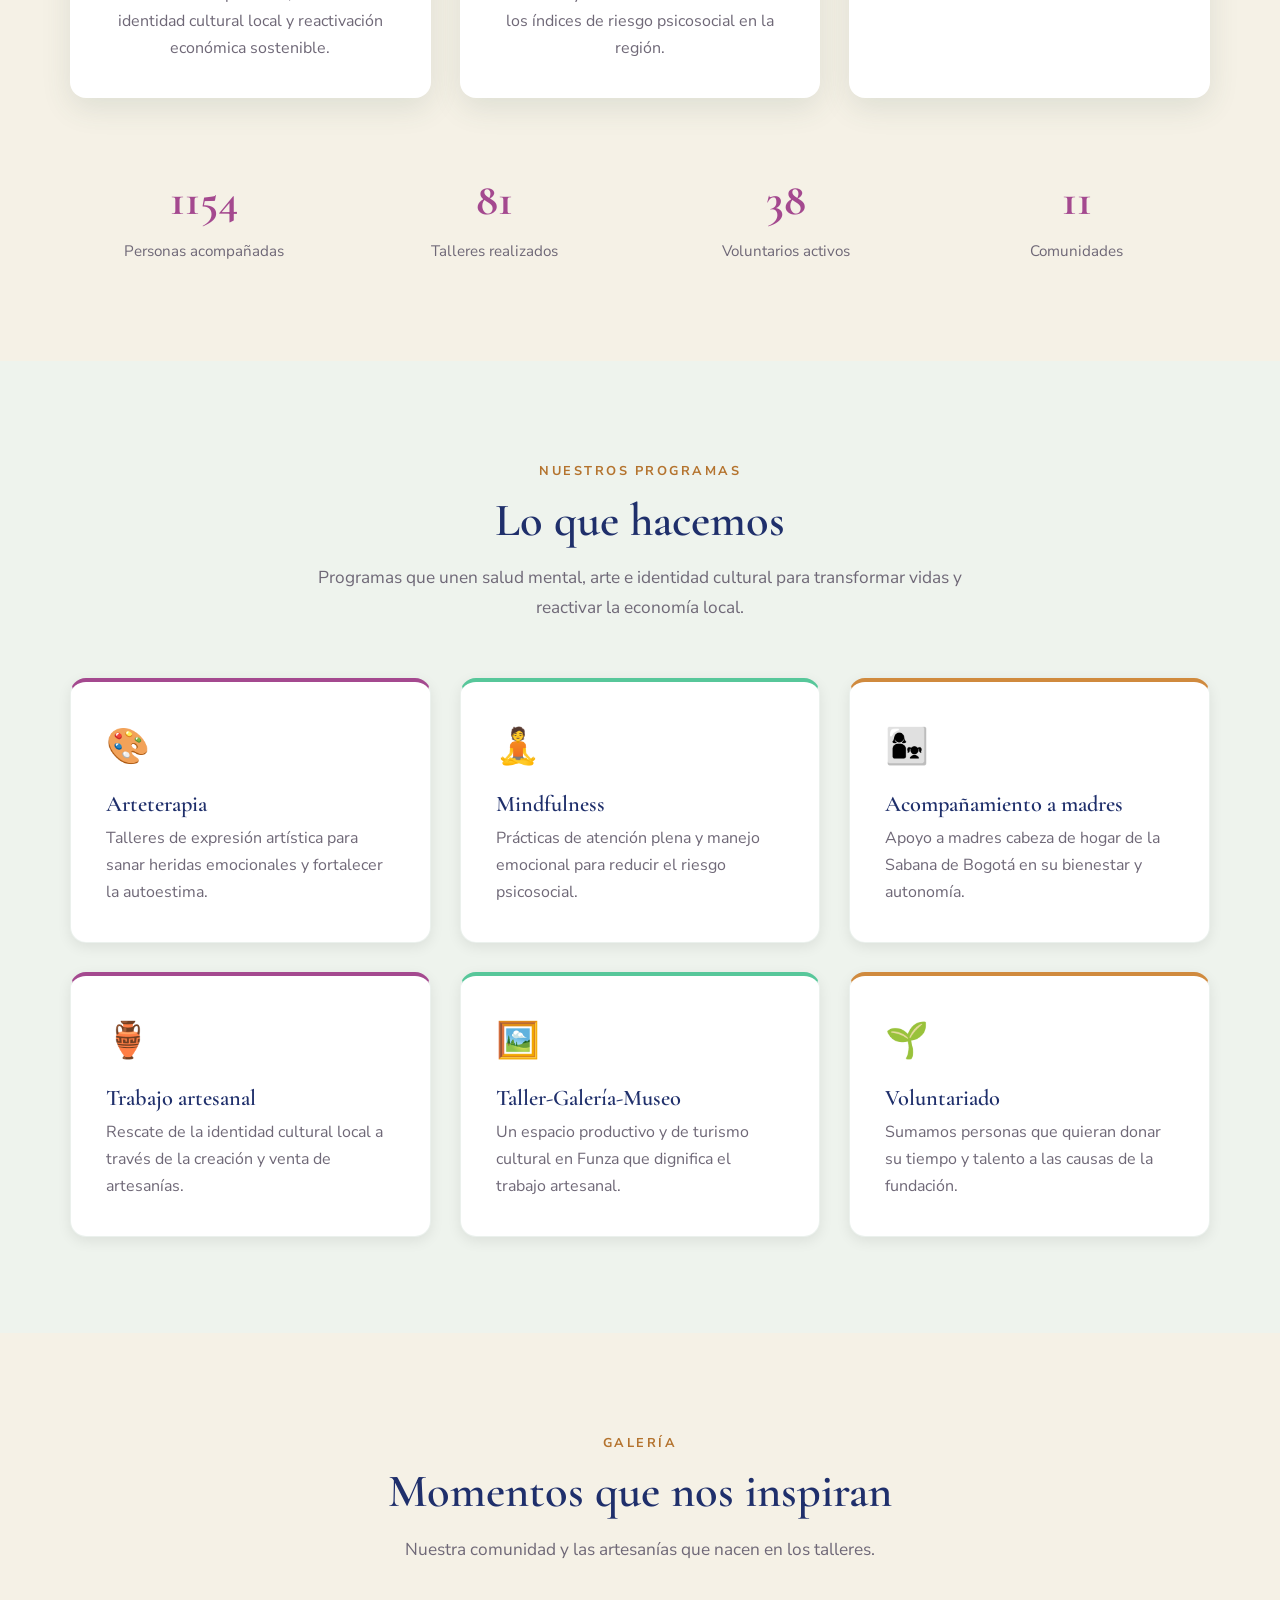
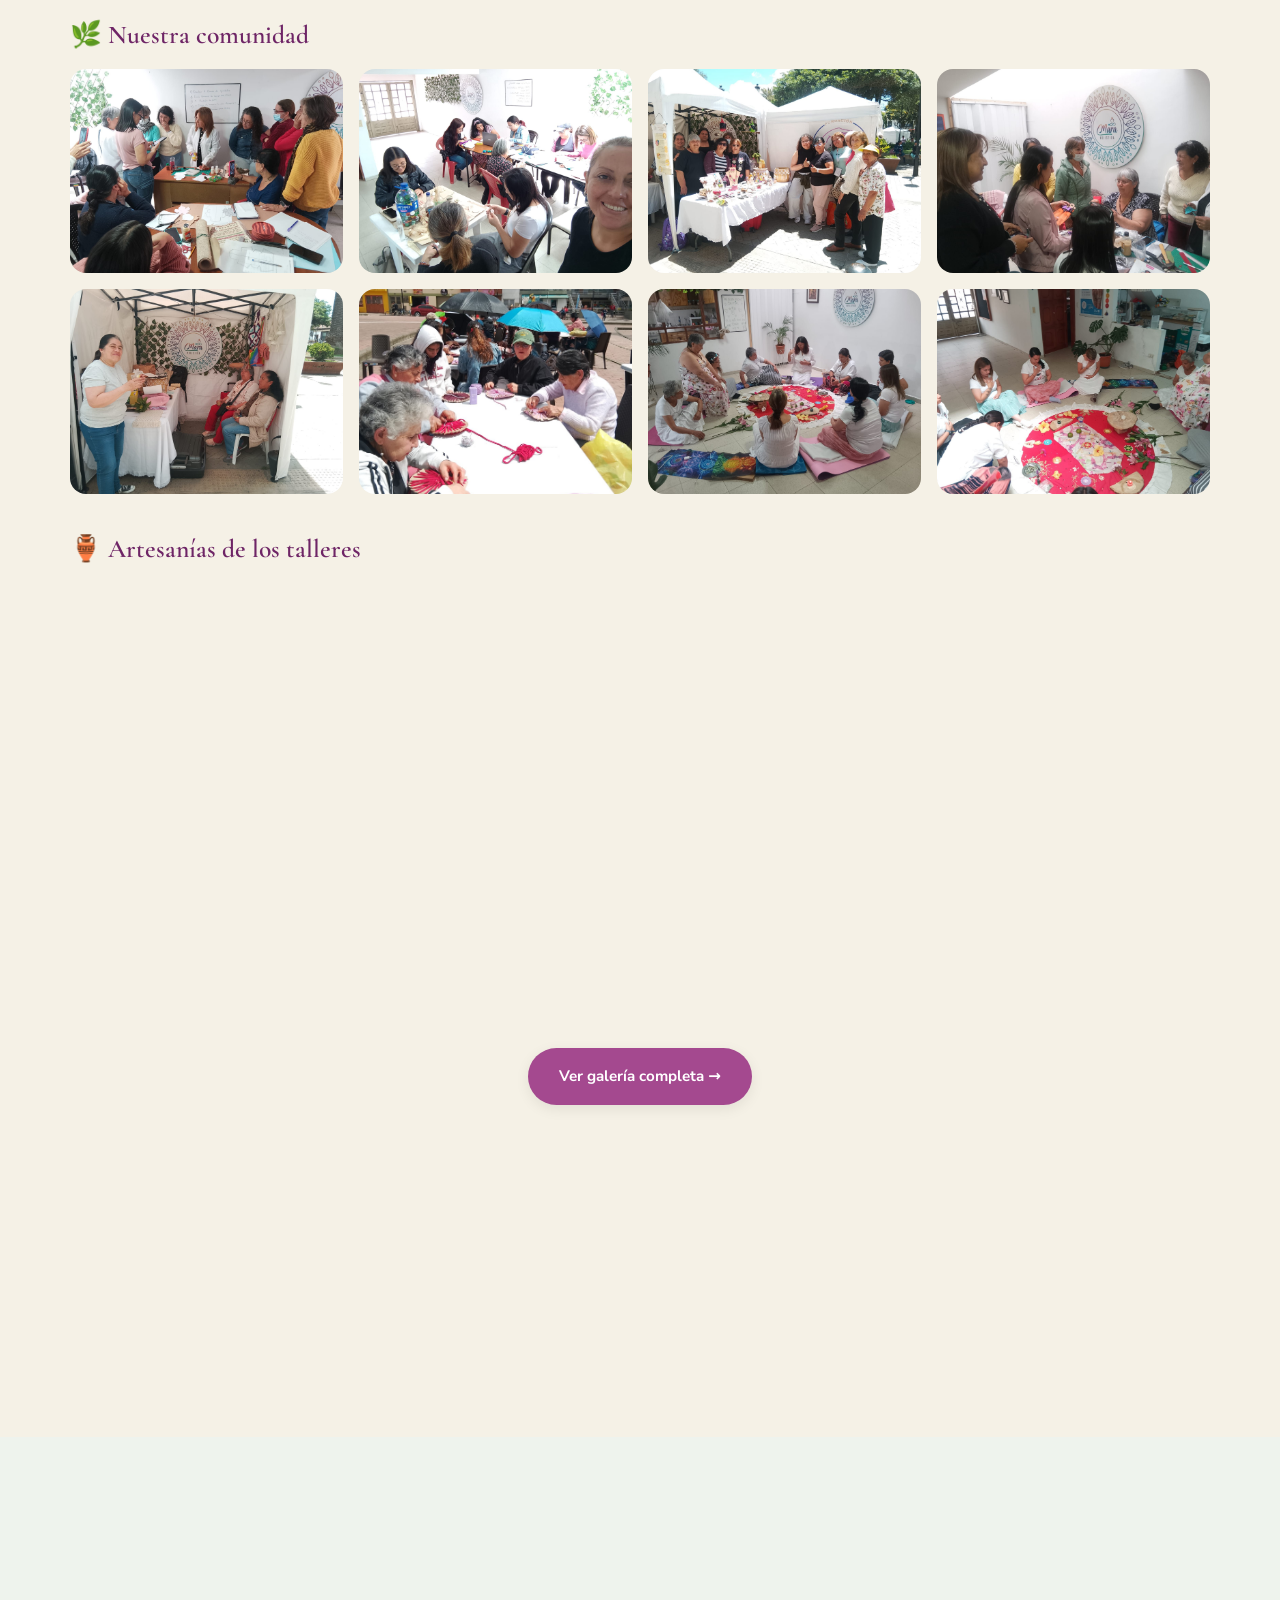
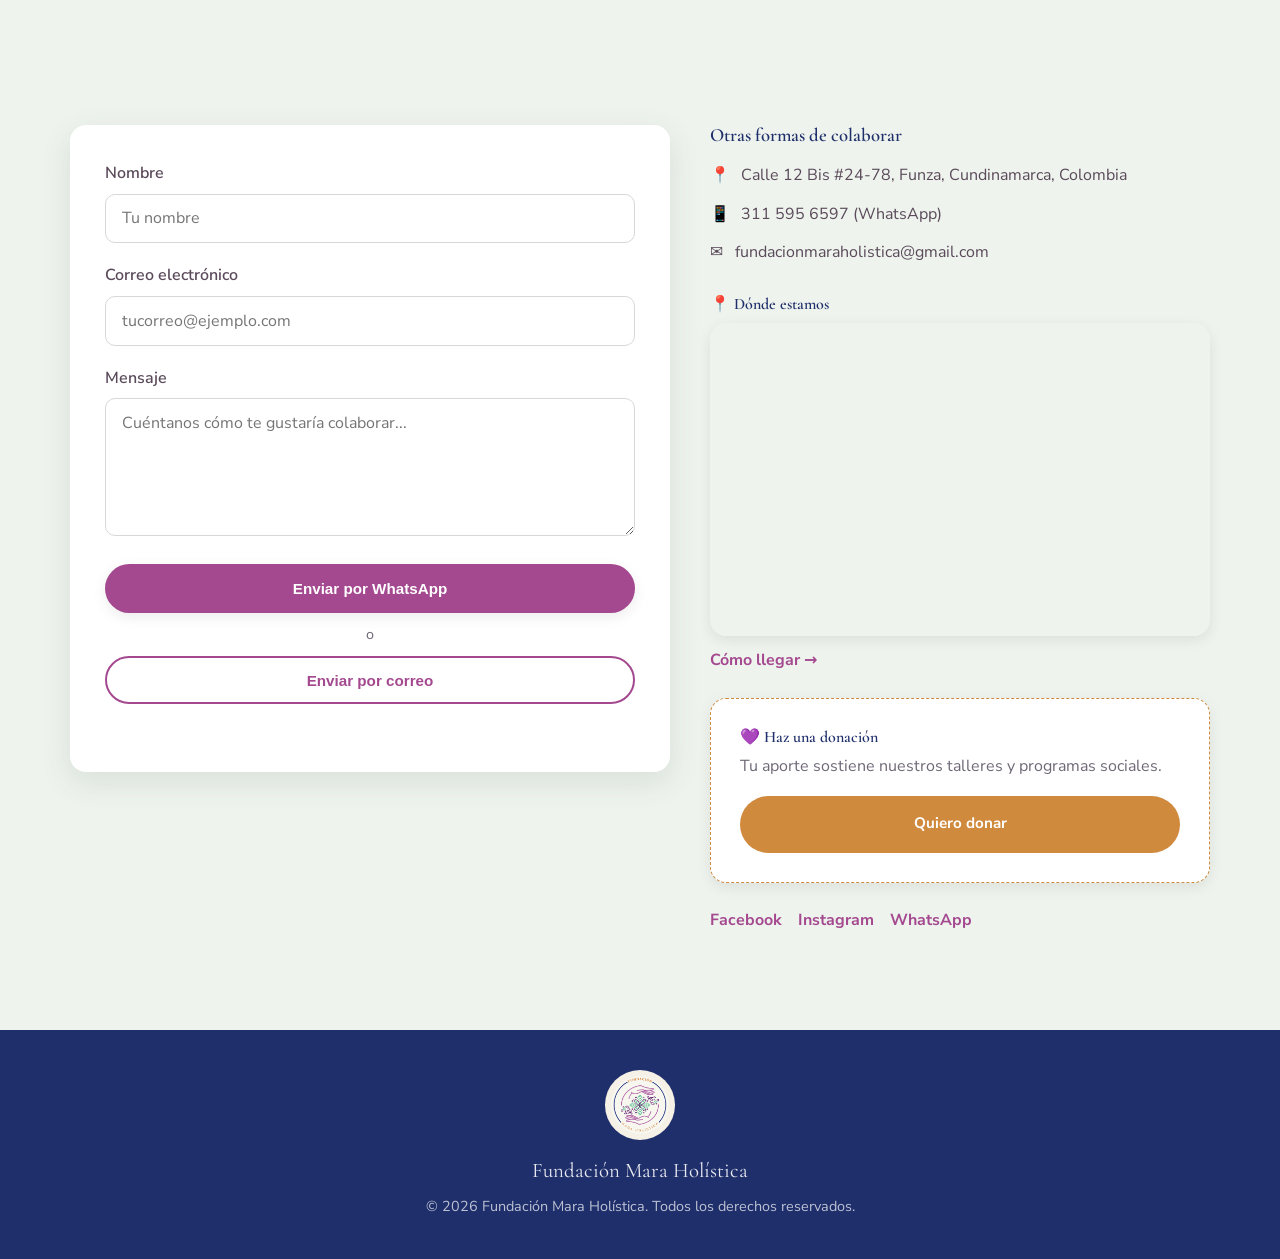
==== commit ad69b4f0: "Añadir galerías de comunidad y artesanías con lightbox - Optimizar e integrar 40 fotos (22 comunidad" ====
--- a/index.html
+++ b/index.html
@@ -156,16 +156,39 @@
       <div class="section-head">
         <span class="kicker">Galería</span>
         <h2>Momentos que nos inspiran</h2>
-        <p class="section-lead">Reemplaza estos espacios por fotos reales de tus actividades.</p>
-      </div>
-
-      <div class="gallery">
-        <div class="gallery-item">🖼️ Foto 1</div>
-        <div class="gallery-item">🖼️ Foto 2</div>
-        <div class="gallery-item">🖼️ Foto 3</div>
-        <div class="gallery-item">🖼️ Foto 4</div>
-        <div class="gallery-item">🖼️ Foto 5</div>
-        <div class="gallery-item">🖼️ Foto 6</div>
+        <p class="section-lead">Nuestra comunidad y las artesanías que nacen en los talleres.</p>
+      </div>
+
+      <div class="gallery-group">
+        <h3 class="gallery-subtitle">🌿 Nuestra comunidad</h3>
+        <div class="gallery">
+          <a class="gallery-item" href="fotos/comunidad/comunidad-1.jpg" target="_blank" rel="noopener"><img src="fotos/comunidad/comunidad-1.jpg" alt="Comunidad de la Fundación Mara Holística 1" loading="lazy" /></a>
+          <a class="gallery-item" href="fotos/comunidad/comunidad-2.jpg" target="_blank" rel="noopener"><img src="fotos/comunidad/comunidad-2.jpg" alt="Comunidad de la Fundación Mara Holística 2" loading="lazy" /></a>
+          <a class="gallery-item" href="fotos/comunidad/comunidad-3.jpg" target="_blank" rel="noopener"><img src="fotos/comunidad/comunidad-3.jpg" alt="Comunidad de la Fundación Mara Holística 3" loading="lazy" /></a>
+          <a class="gallery-item" href="fotos/comunidad/comunidad-4.jpg" target="_blank" rel="noopener"><img src="fotos/comunidad/comunidad-4.jpg" alt="Comunidad de la Fundación Mara Holística 4" loading="lazy" /></a>
+          <a class="gallery-item" href="fotos/comunidad/comunidad-5.jpg" target="_blank" rel="noopener"><img src="fotos/comunidad/comunidad-5.jpg" alt="Comunidad de la Fundación Mara Holística 5" loading="lazy" /></a>
+          <a class="gallery-item" href="fotos/comunidad/comunidad-6.jpg" target="_blank" rel="noopener"><img src="fotos/comunidad/comunidad-6.jpg" alt="Comunidad de la Fundación Mara Holística 6" loading="lazy" /></a>
+          <a class="gallery-item" href="fotos/comunidad/comunidad-7.jpg" target="_blank" rel="noopener"><img src="fotos/comunidad/comunidad-7.jpg" alt="Comunidad de la Fundación Mara Holística 7" loading="lazy" /></a>
+          <a class="gallery-item" href="fotos/comunidad/comunidad-8.jpg" target="_blank" rel="noopener"><img src="fotos/comunidad/comunidad-8.jpg" alt="Comunidad de la Fundación Mara Holística 8" loading="lazy" /></a>
+        </div>
+      </div>
+
+      <div class="gallery-group">
+        <h3 class="gallery-subtitle">🏺 Artesanías de los talleres</h3>
+        <div class="gallery">
+          <a class="gallery-item" href="fotos/artesanias/artesania-1.jpg" target="_blank" rel="noopener"><img src="fotos/artesanias/artesania-1.jpg" alt="Artesanía de los talleres 1" loading="lazy" /></a>
+          <a class="gallery-item" href="fotos/artesanias/artesania-2.jpg" target="_blank" rel="noopener"><img src="fotos/artesanias/artesania-2.jpg" alt="Artesanía de los talleres 2" loading="lazy" /></a>
+          <a class="gallery-item" href="fotos/artesanias/artesania-3.jpg" target="_blank" rel="noopener"><img src="fotos/artesanias/artesania-3.jpg" alt="Artesanía de los talleres 3" loading="lazy" /></a>
+          <a class="gallery-item" href="fotos/artesanias/artesania-4.jpg" target="_blank" rel="noopener"><img src="fotos/artesanias/artesania-4.jpg" alt="Artesanía de los talleres 4" loading="lazy" /></a>
+          <a class="gallery-item" href="fotos/artesanias/artesania-5.jpg" target="_blank" rel="noopener"><img src="fotos/artesanias/artesania-5.jpg" alt="Artesanía de los talleres 5" loading="lazy" /></a>
+          <a class="gallery-item" href="fotos/artesanias/artesania-6.jpg" target="_blank" rel="noopener"><img src="fotos/artesanias/artesania-6.jpg" alt="Artesanía de los talleres 6" loading="lazy" /></a>
+          <a class="gallery-item" href="fotos/artesanias/artesania-7.jpg" target="_blank" rel="noopener"><img src="fotos/artesanias/artesania-7.jpg" alt="Artesanía de los talleres 7" loading="lazy" /></a>
+          <a class="gallery-item" href="fotos/artesanias/artesania-8.jpg" target="_blank" rel="noopener"><img src="fotos/artesanias/artesania-8.jpg" alt="Artesanía de los talleres 8" loading="lazy" /></a>
+        </div>
+      </div>
+
+      <div class="gallery-cta">
+        <a href="galeria.html" class="btn btn-primary">Ver galería completa →</a>
       </div>
 
       <div class="testimonials">
--- a/styles.css
+++ b/styles.css
@@ -150,16 +150,49 @@
 .card p { color: var(--gris); }
 
 /* ===== Galería ===== */
-.gallery { display: grid; grid-template-columns: repeat(auto-fit, minmax(220px, 1fr)); gap: 1rem; margin-bottom: 4rem; }
+.gallery-group { margin-bottom: 2.5rem; }
+.gallery-subtitle {
+  font-family: var(--serif); font-size: 1.6rem; color: var(--morado-osc);
+  margin-bottom: 1.2rem;
+}
+.gallery { display: grid; grid-template-columns: repeat(auto-fit, minmax(220px, 1fr)); gap: 1rem; }
 .gallery-item {
   aspect-ratio: 4 / 3;
   background: linear-gradient(135deg, #dfe9e0, #cdddd0);
   border-radius: var(--radio);
+  overflow: hidden;
   display: flex; align-items: center; justify-content: center;
   color: var(--verde-osc); font-weight: 600; font-size: 1.05rem;
-  transition: transform var(--transicion);
-}
-.gallery-item:hover { transform: scale(1.03); }
+  transition: transform var(--transicion), box-shadow var(--transicion);
+}
+.gallery-item img { width: 100%; height: 100%; object-fit: cover; display: block; }
+.gallery-item:hover { transform: scale(1.03); box-shadow: var(--sombra); }
+.gallery-cta { text-align: center; margin-bottom: 4rem; }
+
+/* ===== Lightbox (foto ampliada) ===== */
+.lightbox {
+  position: fixed; inset: 0; z-index: 2000;
+  background: rgba(20, 12, 24, 0.92);
+  display: none; align-items: center; justify-content: center;
+  padding: 2rem;
+  animation: lb-fade 0.2s ease;
+}
+.lightbox.open { display: flex; }
+.lightbox-img {
+  max-width: 92vw; max-height: 88vh;
+  border-radius: var(--radio);
+  box-shadow: 0 20px 60px rgba(0, 0, 0, 0.5);
+}
+.lightbox-close {
+  position: absolute; top: 1rem; right: 1.5rem;
+  width: 3rem; height: 3rem;
+  background: rgba(255, 255, 255, 0.12);
+  border: none; border-radius: 50%;
+  color: #fff; font-size: 2rem; line-height: 1;
+  cursor: pointer; transition: background var(--transicion);
+}
+.lightbox-close:hover { background: rgba(255, 255, 255, 0.28); }
+@keyframes lb-fade { from { opacity: 0; } to { opacity: 1; } }
 
 /* ===== Testimonios ===== */
 .testimonials { display: grid; grid-template-columns: repeat(auto-fit, minmax(300px, 1fr)); gap: 1.8rem; }
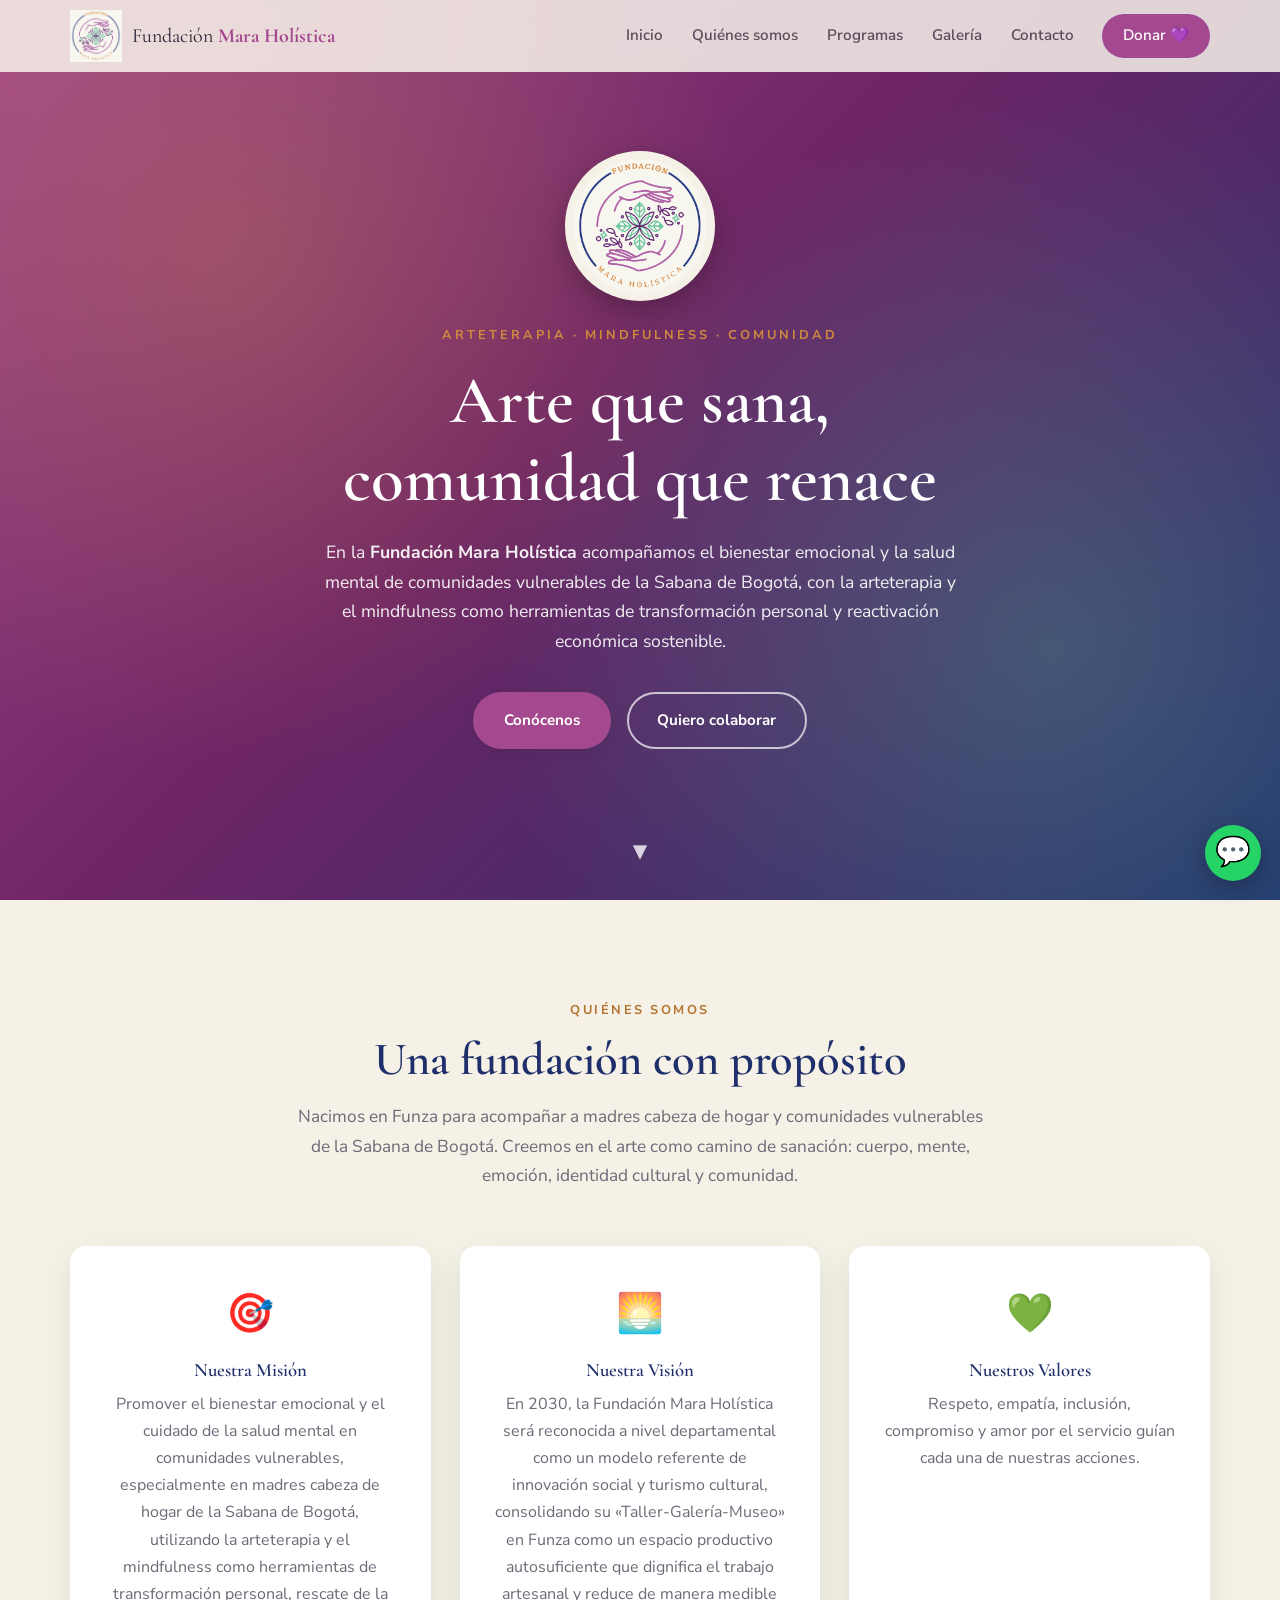
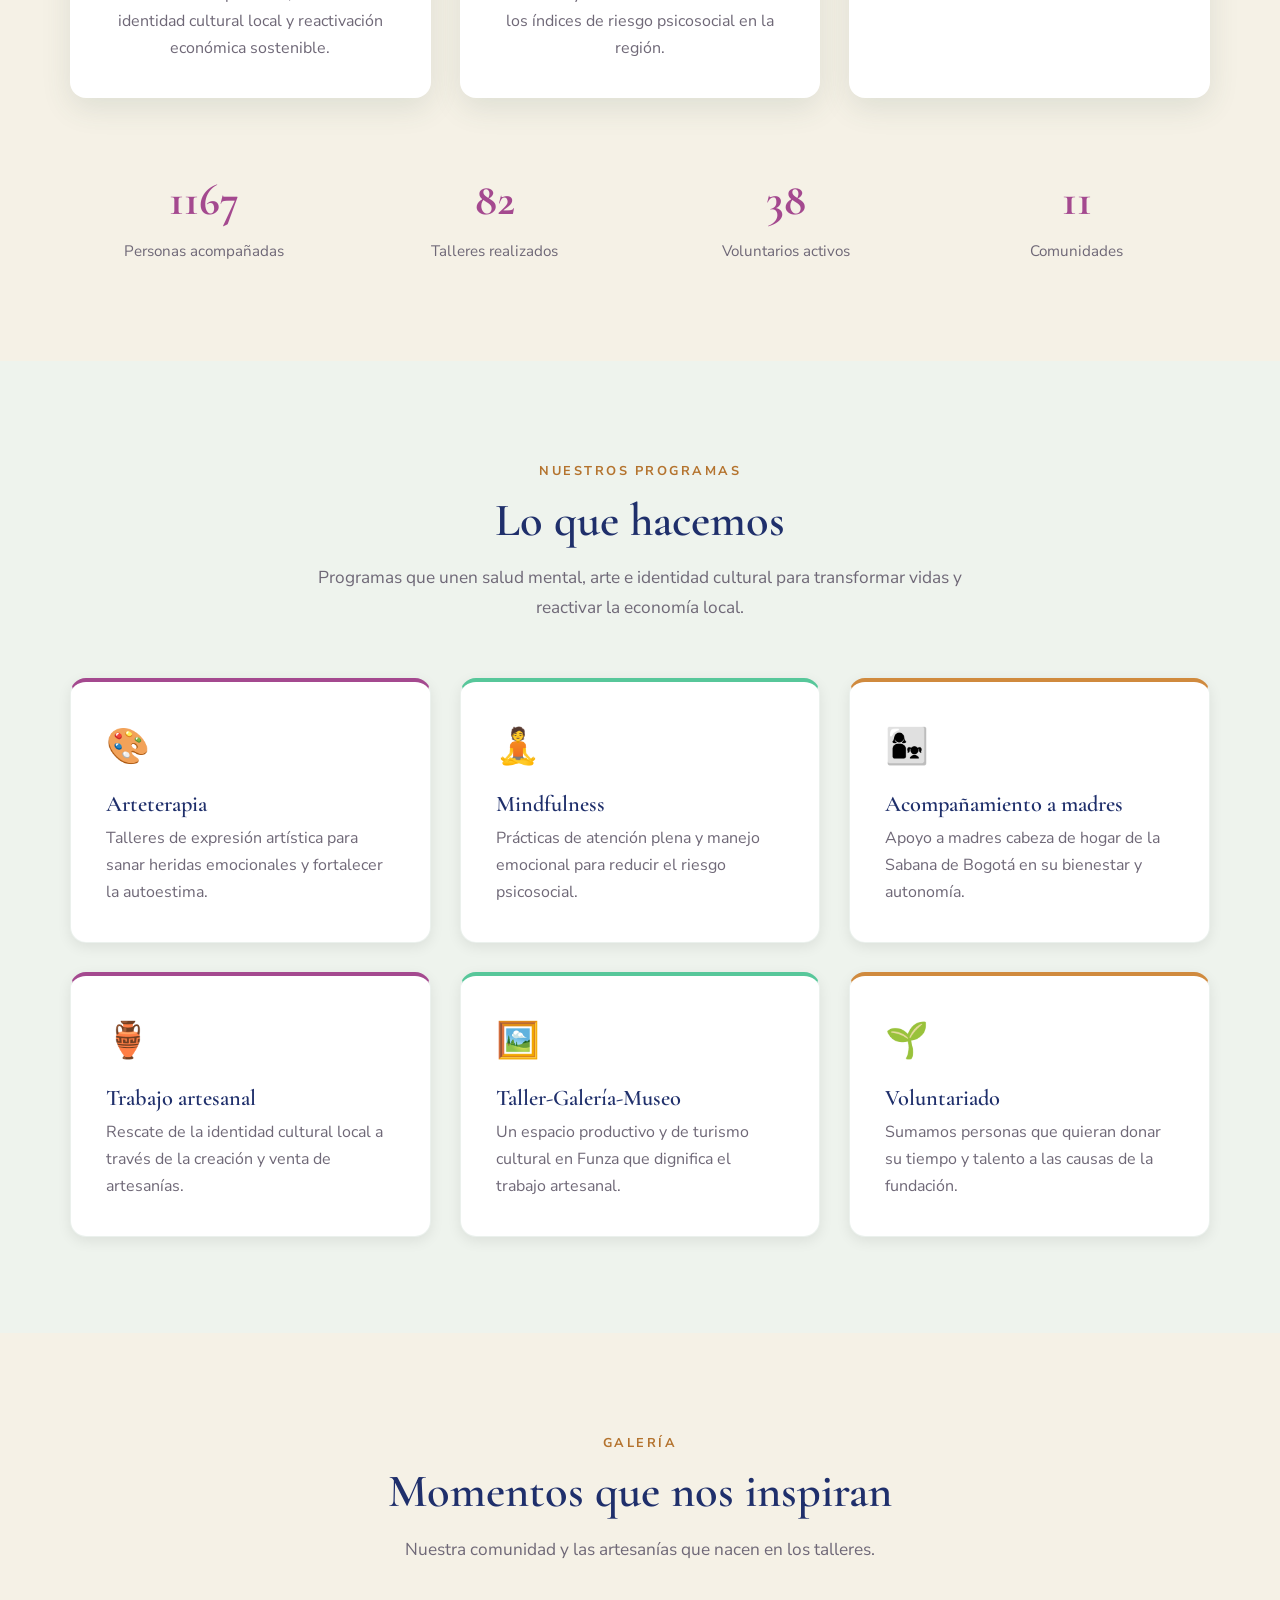
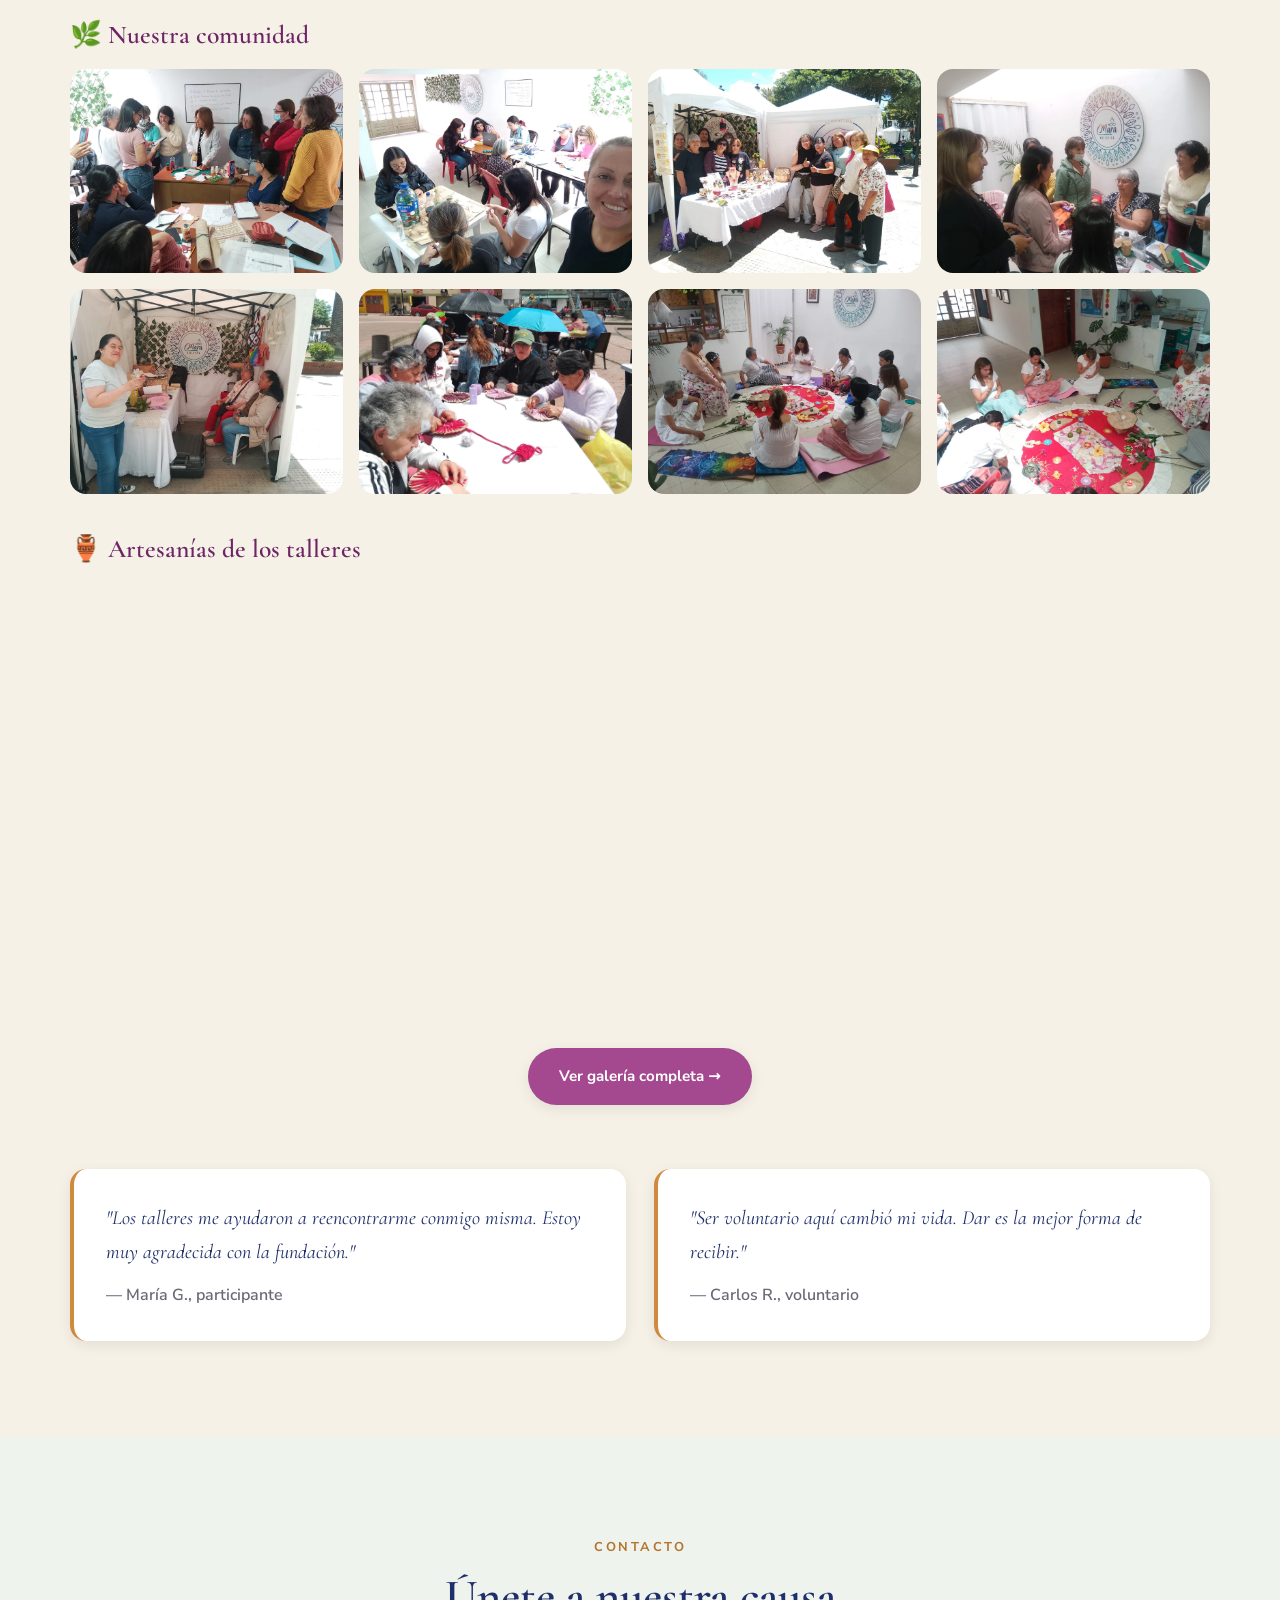
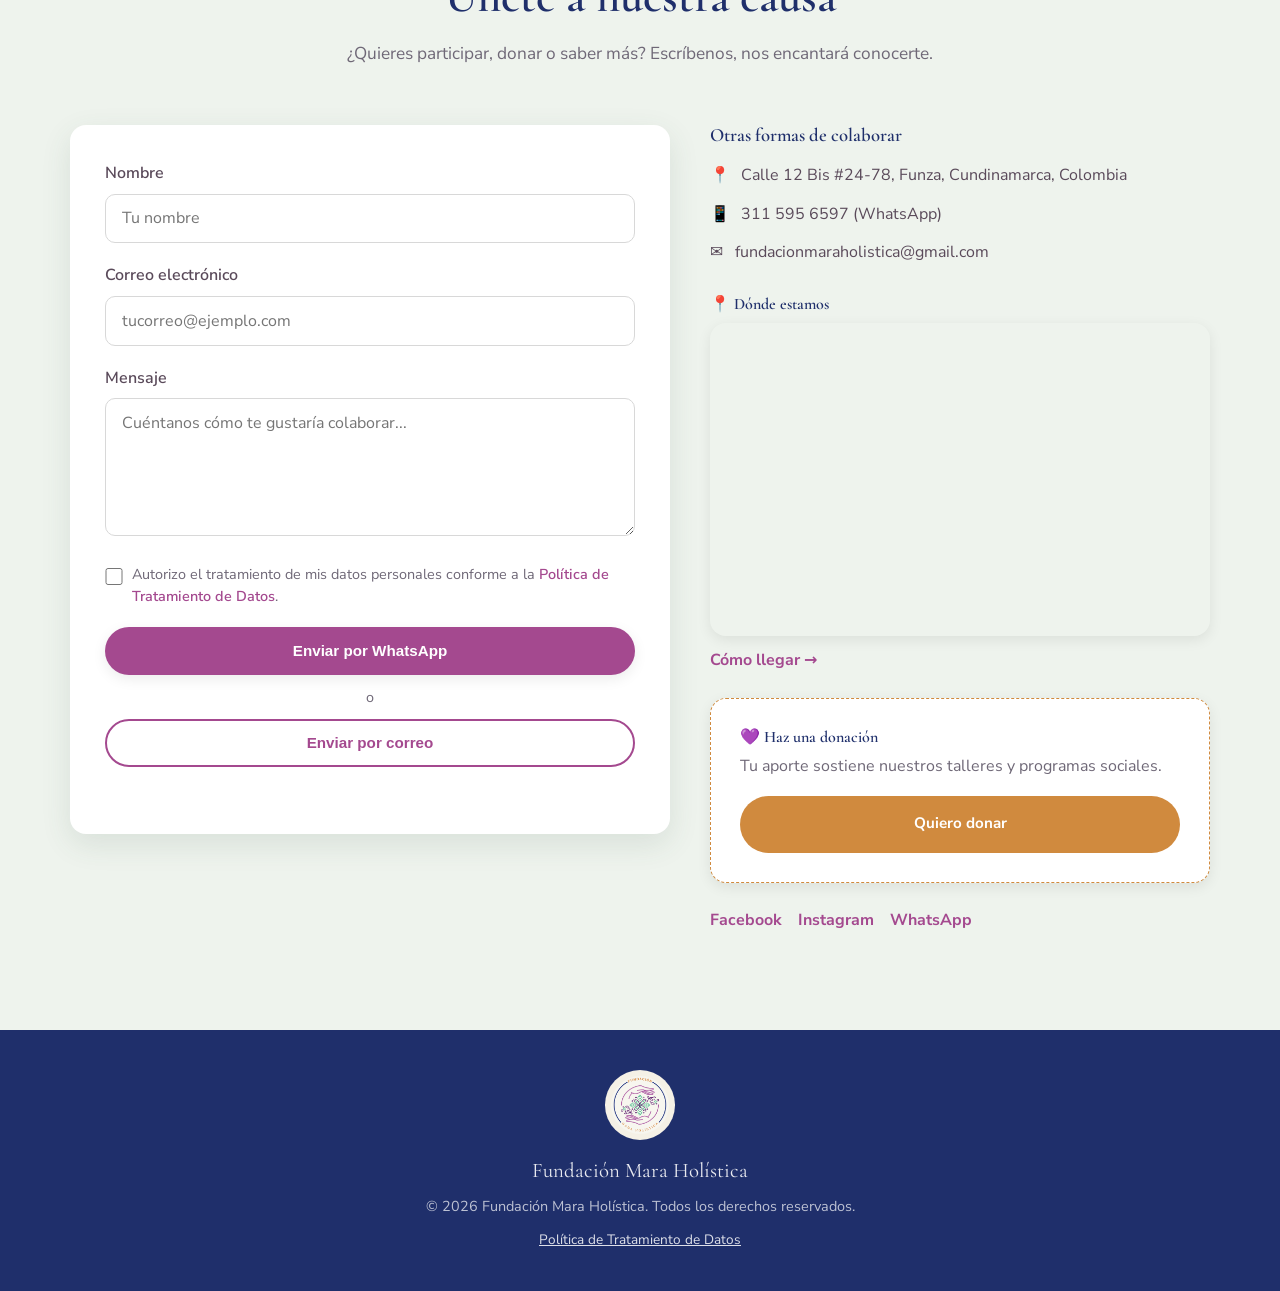
==== commit 6007da06: "Añadir política de datos, OG, WebP, SEO técnico, WhatsApp flotante y analítica - Página privacidad.h" ====
--- a/index.html
+++ b/index.html
@@ -7,6 +7,23 @@
   <meta name="description"
     content="Fundación Mara Holística — bienestar emocional y salud mental en la Sabana de Bogotá a través de la arteterapia y el mindfulness, con foco en madres cabeza de hogar de Funza." />
   <title>Fundación Mara Holística</title>
+  <link rel="canonical" href="https://fundacionmaraholistica.org/" />
+
+  <!-- Open Graph / redes sociales -->
+  <meta property="og:type" content="website" />
+  <meta property="og:site_name" content="Fundación Mara Holística" />
+  <meta property="og:locale" content="es_CO" />
+  <meta property="og:url" content="https://fundacionmaraholistica.org/" />
+  <meta property="og:title" content="Fundación Mara Holística" />
+  <meta property="og:description"
+    content="Bienestar emocional y salud mental en la Sabana de Bogotá a través de la arteterapia y el mindfulness, con foco en madres cabeza de hogar de Funza." />
+  <meta property="og:image" content="https://fundacionmaraholistica.org/logo.png" />
+  <meta name="twitter:card" content="summary" />
+  <meta name="twitter:title" content="Fundación Mara Holística" />
+  <meta name="twitter:description"
+    content="Bienestar emocional y salud mental a través de la arteterapia y el mindfulness en Funza, Sabana de Bogotá." />
+  <meta name="twitter:image" content="https://fundacionmaraholistica.org/logo.png" />
+
   <link rel="preconnect" href="https://fonts.googleapis.com" />
   <link rel="preconnect" href="https://fonts.gstatic.com" crossorigin />
   <link
@@ -162,28 +179,28 @@
       <div class="gallery-group">
         <h3 class="gallery-subtitle">🌿 Nuestra comunidad</h3>
         <div class="gallery">
-          <a class="gallery-item" href="fotos/comunidad/comunidad-1.jpg" target="_blank" rel="noopener"><img src="fotos/comunidad/comunidad-1.jpg" alt="Comunidad de la Fundación Mara Holística 1" loading="lazy" /></a>
-          <a class="gallery-item" href="fotos/comunidad/comunidad-2.jpg" target="_blank" rel="noopener"><img src="fotos/comunidad/comunidad-2.jpg" alt="Comunidad de la Fundación Mara Holística 2" loading="lazy" /></a>
-          <a class="gallery-item" href="fotos/comunidad/comunidad-3.jpg" target="_blank" rel="noopener"><img src="fotos/comunidad/comunidad-3.jpg" alt="Comunidad de la Fundación Mara Holística 3" loading="lazy" /></a>
-          <a class="gallery-item" href="fotos/comunidad/comunidad-4.jpg" target="_blank" rel="noopener"><img src="fotos/comunidad/comunidad-4.jpg" alt="Comunidad de la Fundación Mara Holística 4" loading="lazy" /></a>
-          <a class="gallery-item" href="fotos/comunidad/comunidad-5.jpg" target="_blank" rel="noopener"><img src="fotos/comunidad/comunidad-5.jpg" alt="Comunidad de la Fundación Mara Holística 5" loading="lazy" /></a>
-          <a class="gallery-item" href="fotos/comunidad/comunidad-6.jpg" target="_blank" rel="noopener"><img src="fotos/comunidad/comunidad-6.jpg" alt="Comunidad de la Fundación Mara Holística 6" loading="lazy" /></a>
-          <a class="gallery-item" href="fotos/comunidad/comunidad-7.jpg" target="_blank" rel="noopener"><img src="fotos/comunidad/comunidad-7.jpg" alt="Comunidad de la Fundación Mara Holística 7" loading="lazy" /></a>
-          <a class="gallery-item" href="fotos/comunidad/comunidad-8.jpg" target="_blank" rel="noopener"><img src="fotos/comunidad/comunidad-8.jpg" alt="Comunidad de la Fundación Mara Holística 8" loading="lazy" /></a>
+          <a class="gallery-item" href="fotos/comunidad/comunidad-1.jpg" target="_blank" rel="noopener"><picture><source srcset="fotos/comunidad/comunidad-1.webp" type="image/webp" /><img src="fotos/comunidad/comunidad-1.jpg" alt="Comunidad de la Fundación Mara Holística 1" loading="lazy" /></picture></a>
+          <a class="gallery-item" href="fotos/comunidad/comunidad-2.jpg" target="_blank" rel="noopener"><picture><source srcset="fotos/comunidad/comunidad-2.webp" type="image/webp" /><img src="fotos/comunidad/comunidad-2.jpg" alt="Comunidad de la Fundación Mara Holística 2" loading="lazy" /></picture></a>
+          <a class="gallery-item" href="fotos/comunidad/comunidad-3.jpg" target="_blank" rel="noopener"><picture><source srcset="fotos/comunidad/comunidad-3.webp" type="image/webp" /><img src="fotos/comunidad/comunidad-3.jpg" alt="Comunidad de la Fundación Mara Holística 3" loading="lazy" /></picture></a>
+          <a class="gallery-item" href="fotos/comunidad/comunidad-4.jpg" target="_blank" rel="noopener"><picture><source srcset="fotos/comunidad/comunidad-4.webp" type="image/webp" /><img src="fotos/comunidad/comunidad-4.jpg" alt="Comunidad de la Fundación Mara Holística 4" loading="lazy" /></picture></a>
+          <a class="gallery-item" href="fotos/comunidad/comunidad-5.jpg" target="_blank" rel="noopener"><picture><source srcset="fotos/comunidad/comunidad-5.webp" type="image/webp" /><img src="fotos/comunidad/comunidad-5.jpg" alt="Comunidad de la Fundación Mara Holística 5" loading="lazy" /></picture></a>
+          <a class="gallery-item" href="fotos/comunidad/comunidad-6.jpg" target="_blank" rel="noopener"><picture><source srcset="fotos/comunidad/comunidad-6.webp" type="image/webp" /><img src="fotos/comunidad/comunidad-6.jpg" alt="Comunidad de la Fundación Mara Holística 6" loading="lazy" /></picture></a>
+          <a class="gallery-item" href="fotos/comunidad/comunidad-7.jpg" target="_blank" rel="noopener"><picture><source srcset="fotos/comunidad/comunidad-7.webp" type="image/webp" /><img src="fotos/comunidad/comunidad-7.jpg" alt="Comunidad de la Fundación Mara Holística 7" loading="lazy" /></picture></a>
+          <a class="gallery-item" href="fotos/comunidad/comunidad-8.jpg" target="_blank" rel="noopener"><picture><source srcset="fotos/comunidad/comunidad-8.webp" type="image/webp" /><img src="fotos/comunidad/comunidad-8.jpg" alt="Comunidad de la Fundación Mara Holística 8" loading="lazy" /></picture></a>
         </div>
       </div>
 
       <div class="gallery-group">
         <h3 class="gallery-subtitle">🏺 Artesanías de los talleres</h3>
         <div class="gallery">
-          <a class="gallery-item" href="fotos/artesanias/artesania-1.jpg" target="_blank" rel="noopener"><img src="fotos/artesanias/artesania-1.jpg" alt="Artesanía de los talleres 1" loading="lazy" /></a>
-          <a class="gallery-item" href="fotos/artesanias/artesania-2.jpg" target="_blank" rel="noopener"><img src="fotos/artesanias/artesania-2.jpg" alt="Artesanía de los talleres 2" loading="lazy" /></a>
-          <a class="gallery-item" href="fotos/artesanias/artesania-3.jpg" target="_blank" rel="noopener"><img src="fotos/artesanias/artesania-3.jpg" alt="Artesanía de los talleres 3" loading="lazy" /></a>
-          <a class="gallery-item" href="fotos/artesanias/artesania-4.jpg" target="_blank" rel="noopener"><img src="fotos/artesanias/artesania-4.jpg" alt="Artesanía de los talleres 4" loading="lazy" /></a>
-          <a class="gallery-item" href="fotos/artesanias/artesania-5.jpg" target="_blank" rel="noopener"><img src="fotos/artesanias/artesania-5.jpg" alt="Artesanía de los talleres 5" loading="lazy" /></a>
-          <a class="gallery-item" href="fotos/artesanias/artesania-6.jpg" target="_blank" rel="noopener"><img src="fotos/artesanias/artesania-6.jpg" alt="Artesanía de los talleres 6" loading="lazy" /></a>
-          <a class="gallery-item" href="fotos/artesanias/artesania-7.jpg" target="_blank" rel="noopener"><img src="fotos/artesanias/artesania-7.jpg" alt="Artesanía de los talleres 7" loading="lazy" /></a>
-          <a class="gallery-item" href="fotos/artesanias/artesania-8.jpg" target="_blank" rel="noopener"><img src="fotos/artesanias/artesania-8.jpg" alt="Artesanía de los talleres 8" loading="lazy" /></a>
+          <a class="gallery-item" href="fotos/artesanias/artesania-1.jpg" target="_blank" rel="noopener"><picture><source srcset="fotos/artesanias/artesania-1.webp" type="image/webp" /><img src="fotos/artesanias/artesania-1.jpg" alt="Artesanía de los talleres 1" loading="lazy" /></picture></a>
+          <a class="gallery-item" href="fotos/artesanias/artesania-2.jpg" target="_blank" rel="noopener"><picture><source srcset="fotos/artesanias/artesania-2.webp" type="image/webp" /><img src="fotos/artesanias/artesania-2.jpg" alt="Artesanía de los talleres 2" loading="lazy" /></picture></a>
+          <a class="gallery-item" href="fotos/artesanias/artesania-3.jpg" target="_blank" rel="noopener"><picture><source srcset="fotos/artesanias/artesania-3.webp" type="image/webp" /><img src="fotos/artesanias/artesania-3.jpg" alt="Artesanía de los talleres 3" loading="lazy" /></picture></a>
+          <a class="gallery-item" href="fotos/artesanias/artesania-4.jpg" target="_blank" rel="noopener"><picture><source srcset="fotos/artesanias/artesania-4.webp" type="image/webp" /><img src="fotos/artesanias/artesania-4.jpg" alt="Artesanía de los talleres 4" loading="lazy" /></picture></a>
+          <a class="gallery-item" href="fotos/artesanias/artesania-5.jpg" target="_blank" rel="noopener"><picture><source srcset="fotos/artesanias/artesania-5.webp" type="image/webp" /><img src="fotos/artesanias/artesania-5.jpg" alt="Artesanía de los talleres 5" loading="lazy" /></picture></a>
+          <a class="gallery-item" href="fotos/artesanias/artesania-6.jpg" target="_blank" rel="noopener"><picture><source srcset="fotos/artesanias/artesania-6.webp" type="image/webp" /><img src="fotos/artesanias/artesania-6.jpg" alt="Artesanía de los talleres 6" loading="lazy" /></picture></a>
+          <a class="gallery-item" href="fotos/artesanias/artesania-7.jpg" target="_blank" rel="noopener"><picture><source srcset="fotos/artesanias/artesania-7.webp" type="image/webp" /><img src="fotos/artesanias/artesania-7.jpg" alt="Artesanía de los talleres 7" loading="lazy" /></picture></a>
+          <a class="gallery-item" href="fotos/artesanias/artesania-8.jpg" target="_blank" rel="noopener"><picture><source srcset="fotos/artesanias/artesania-8.webp" type="image/webp" /><img src="fotos/artesanias/artesania-8.jpg" alt="Artesanía de los talleres 8" loading="lazy" /></picture></a>
         </div>
       </div>
 
@@ -228,6 +245,11 @@
             <textarea id="mensaje" name="mensaje" rows="5" placeholder="Cuéntanos cómo te gustaría colaborar..."
               required></textarea>
           </div>
+          <label class="field-consent" for="consent">
+            <input type="checkbox" id="consent" name="consent" required />
+            <span>Autorizo el tratamiento de mis datos personales conforme a la
+              <a href="privacidad.html" target="_blank" rel="noopener">Política de Tratamiento de Datos</a>.</span>
+          </label>
           <button type="submit" class="btn btn-primary btn-block">Enviar por WhatsApp</button>
           <p class="form-or">o</p>
           <button type="button" id="sendEmailBtn" class="btn btn-ghost-dark btn-block">Enviar por correo</button>
@@ -240,7 +262,7 @@
             <li><span>📍</span> Calle 12 Bis #24-78, Funza, Cundinamarca, Colombia</li>
             <li><span>📱</span> <a href="https://wa.me/573115956597" target="_blank" rel="noopener">311 595 6597
                 (WhatsApp)</a></li>
-            <li><span>✉️</span> fundacionmaraholistica@gmail.com</li>
+            <li><span>✉️</span> <a href="mailto:fundacionmaraholistica@gmail.com">fundacionmaraholistica@gmail.com</a></li>
           </ul>
 
           <div class="contact-map">
--- a/styles.css
+++ b/styles.css
@@ -193,6 +193,38 @@
 }
 .lightbox-close:hover { background: rgba(255, 255, 255, 0.28); }
 @keyframes lb-fade { from { opacity: 0; } to { opacity: 1; } }
+
+/* ===== Casilla de consentimiento del formulario ===== */
+.field-consent {
+  display: flex; align-items: flex-start; gap: 0.6rem;
+  margin: 0.2rem 0 1.2rem; font-size: 0.9rem; color: var(--gris);
+  cursor: pointer; line-height: 1.5;
+}
+.field-consent input { margin-top: 0.2rem; width: 1.1rem; height: 1.1rem; flex-shrink: 0; accent-color: var(--morado); }
+.field-consent a { color: var(--morado); font-weight: 600; }
+
+/* ===== Páginas legales ===== */
+.legal { max-width: 820px; margin: 0 auto; }
+.legal h3 { font-family: var(--serif); color: var(--morado-osc); font-size: 1.5rem; margin: 2rem 0 0.7rem; }
+.legal p, .legal li { color: var(--tierra); margin-bottom: 0.8rem; }
+.legal ul { padding-left: 1.4rem; margin-bottom: 0.8rem; }
+.legal a { color: var(--morado); font-weight: 600; }
+.legal .legal-updated { color: var(--gris); font-size: 0.9rem; font-style: italic; }
+
+/* ===== Botón flotante de WhatsApp ===== */
+.wa-float {
+  position: fixed; right: 1.2rem; bottom: 1.2rem; z-index: 1500;
+  width: 3.5rem; height: 3.5rem; border-radius: 50%;
+  background: #25d366; color: #fff;
+  display: flex; align-items: center; justify-content: center;
+  font-size: 1.8rem; text-decoration: none;
+  box-shadow: 0 6px 20px rgba(0, 0, 0, 0.25);
+  transition: transform var(--transicion), box-shadow var(--transicion);
+}
+.wa-float:hover { transform: scale(1.08); box-shadow: 0 8px 26px rgba(0, 0, 0, 0.35); }
+@media (max-width: 600px) { .wa-float { width: 3.2rem; height: 3.2rem; font-size: 1.6rem; } }
+.footer-legal { margin-top: 0.6rem; font-size: 0.85rem; }
+.footer-legal a { color: rgba(255, 255, 255, 0.85); text-decoration: underline; }
 
 /* ===== Testimonios ===== */
 .testimonials { display: grid; grid-template-columns: repeat(auto-fit, minmax(300px, 1fr)); gap: 1.8rem; }
